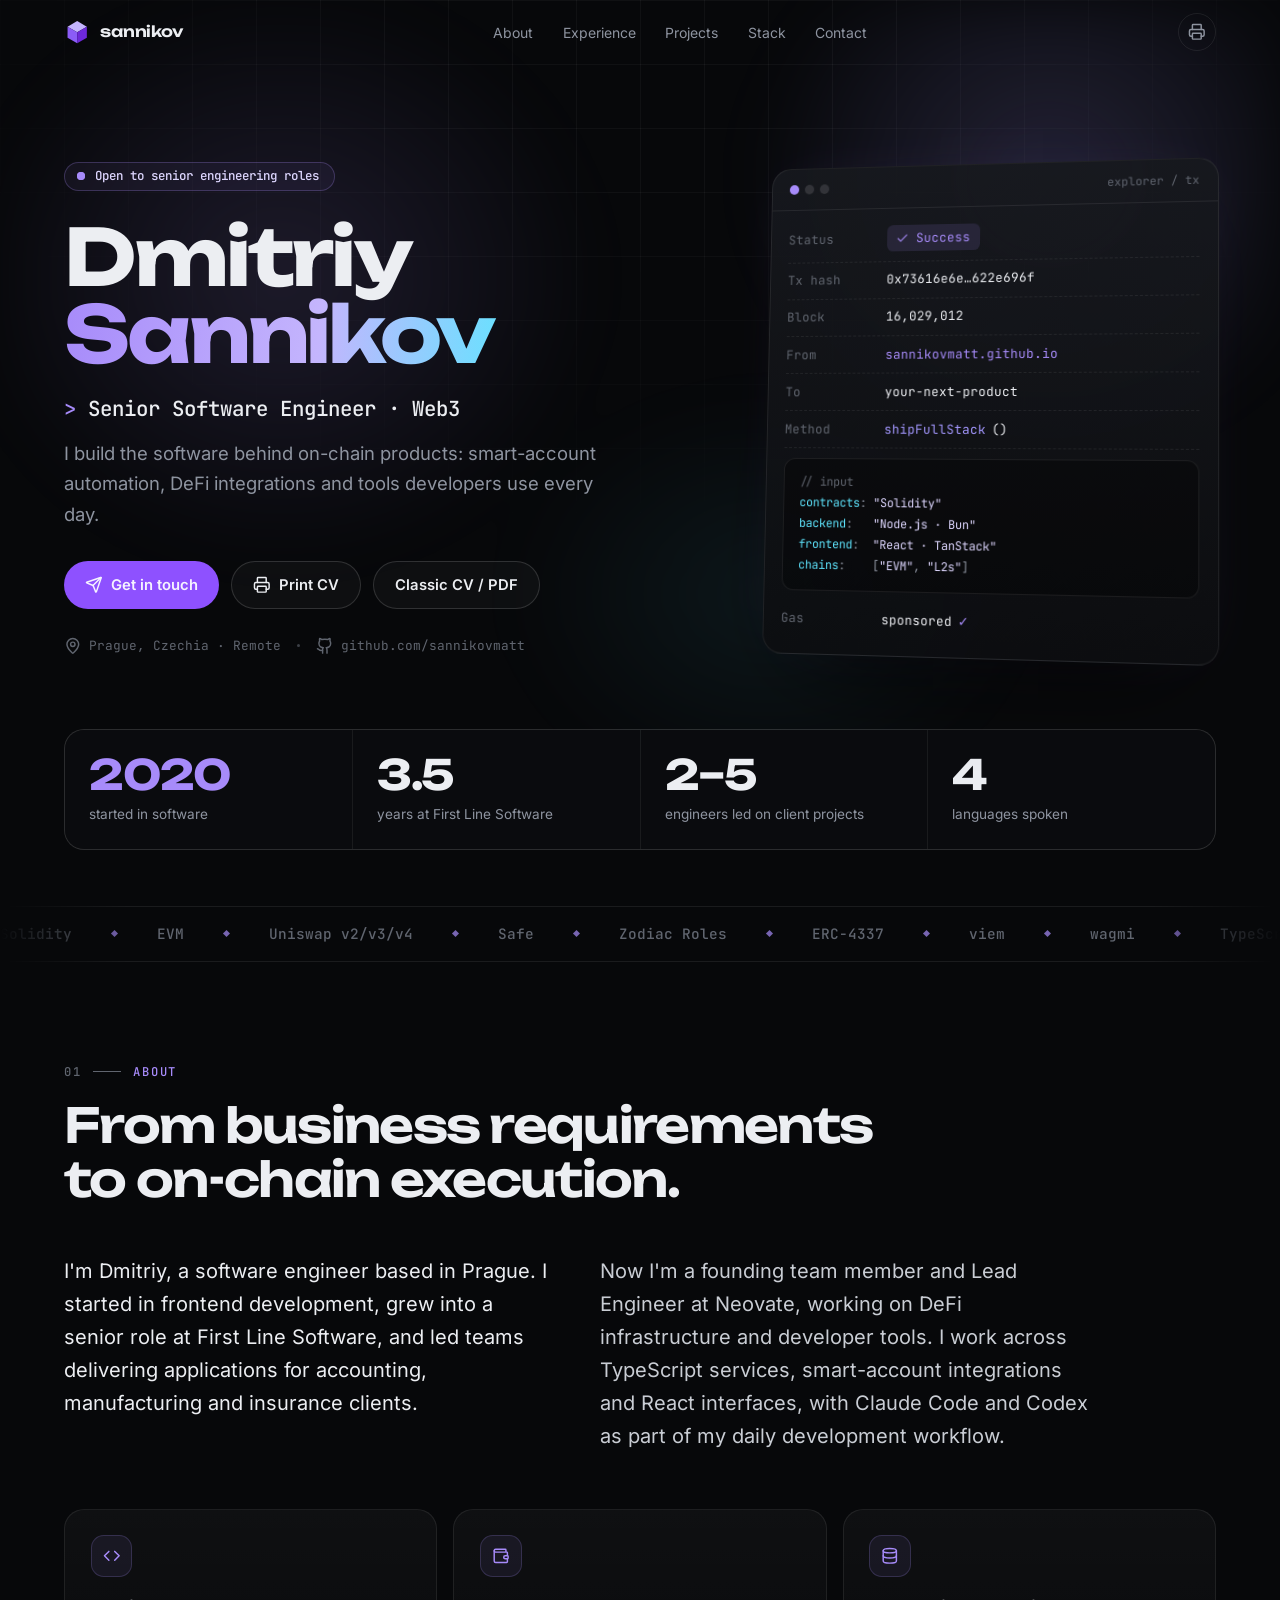
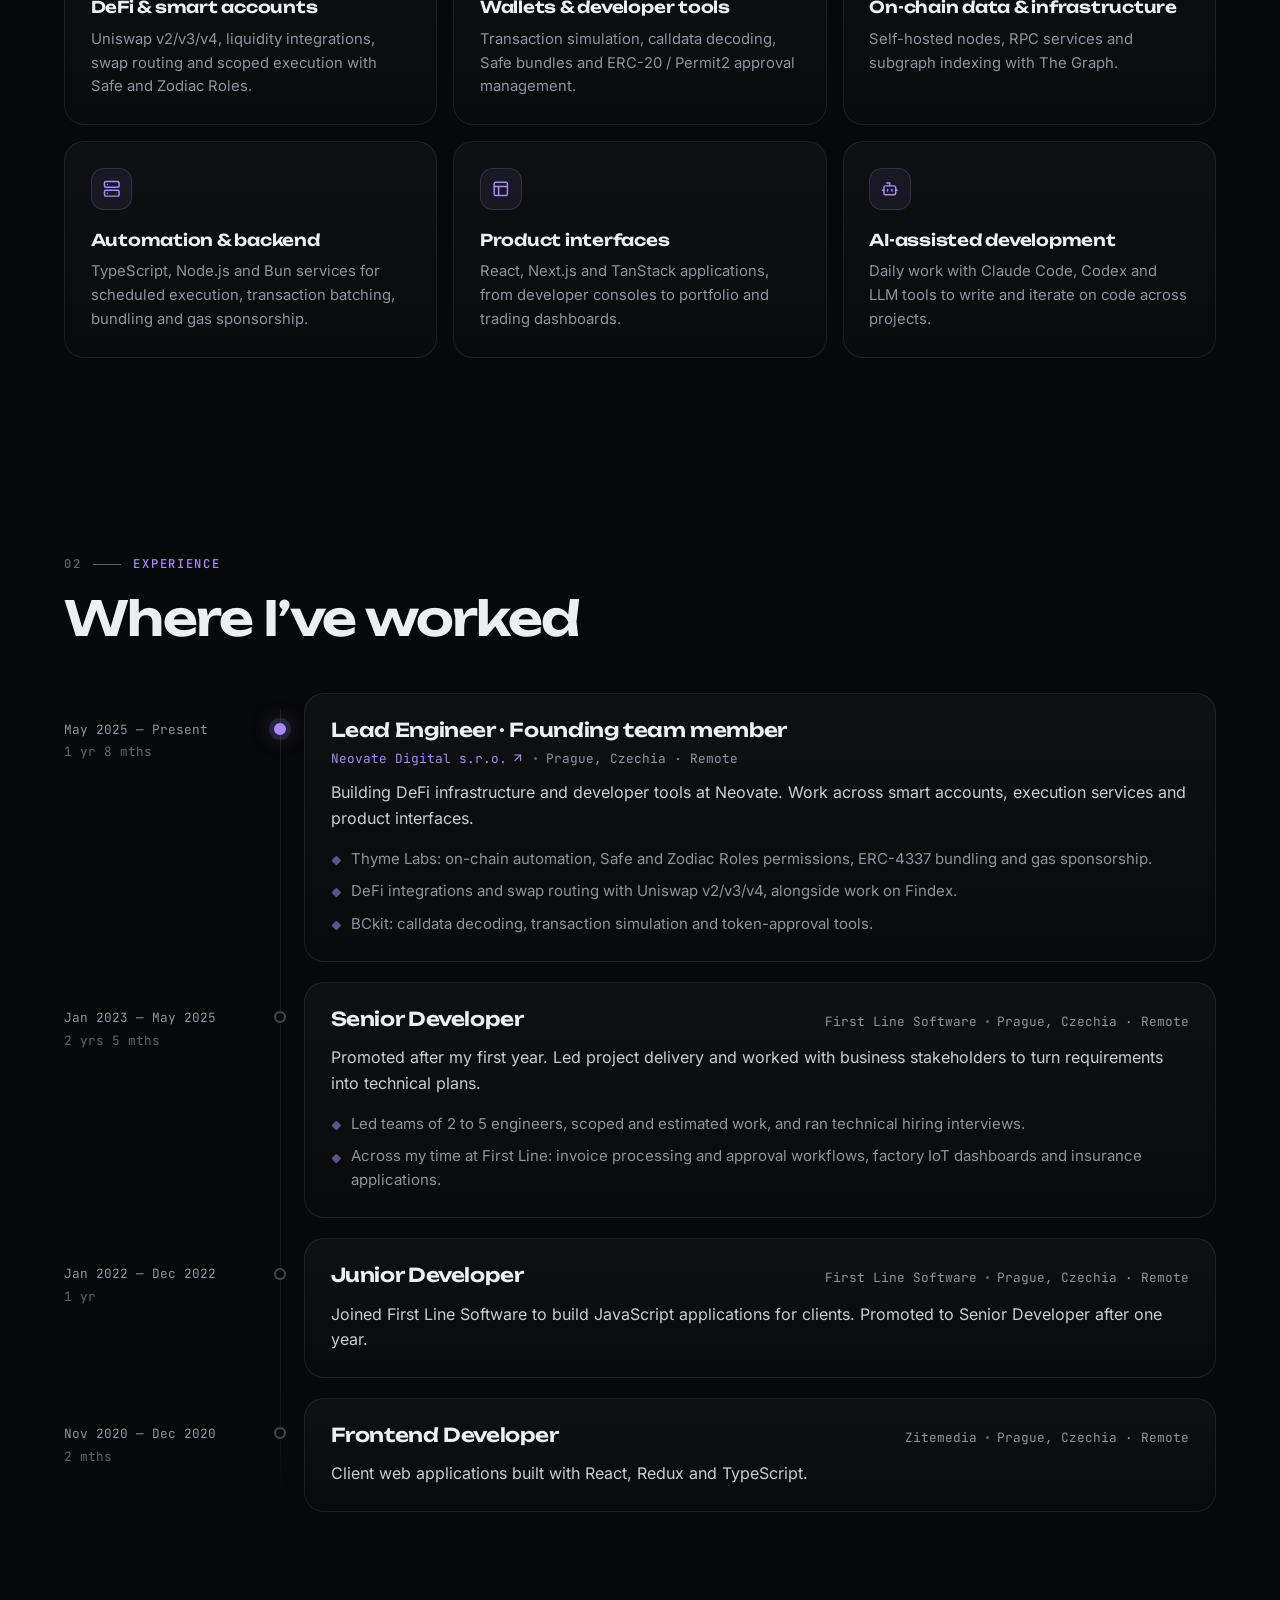
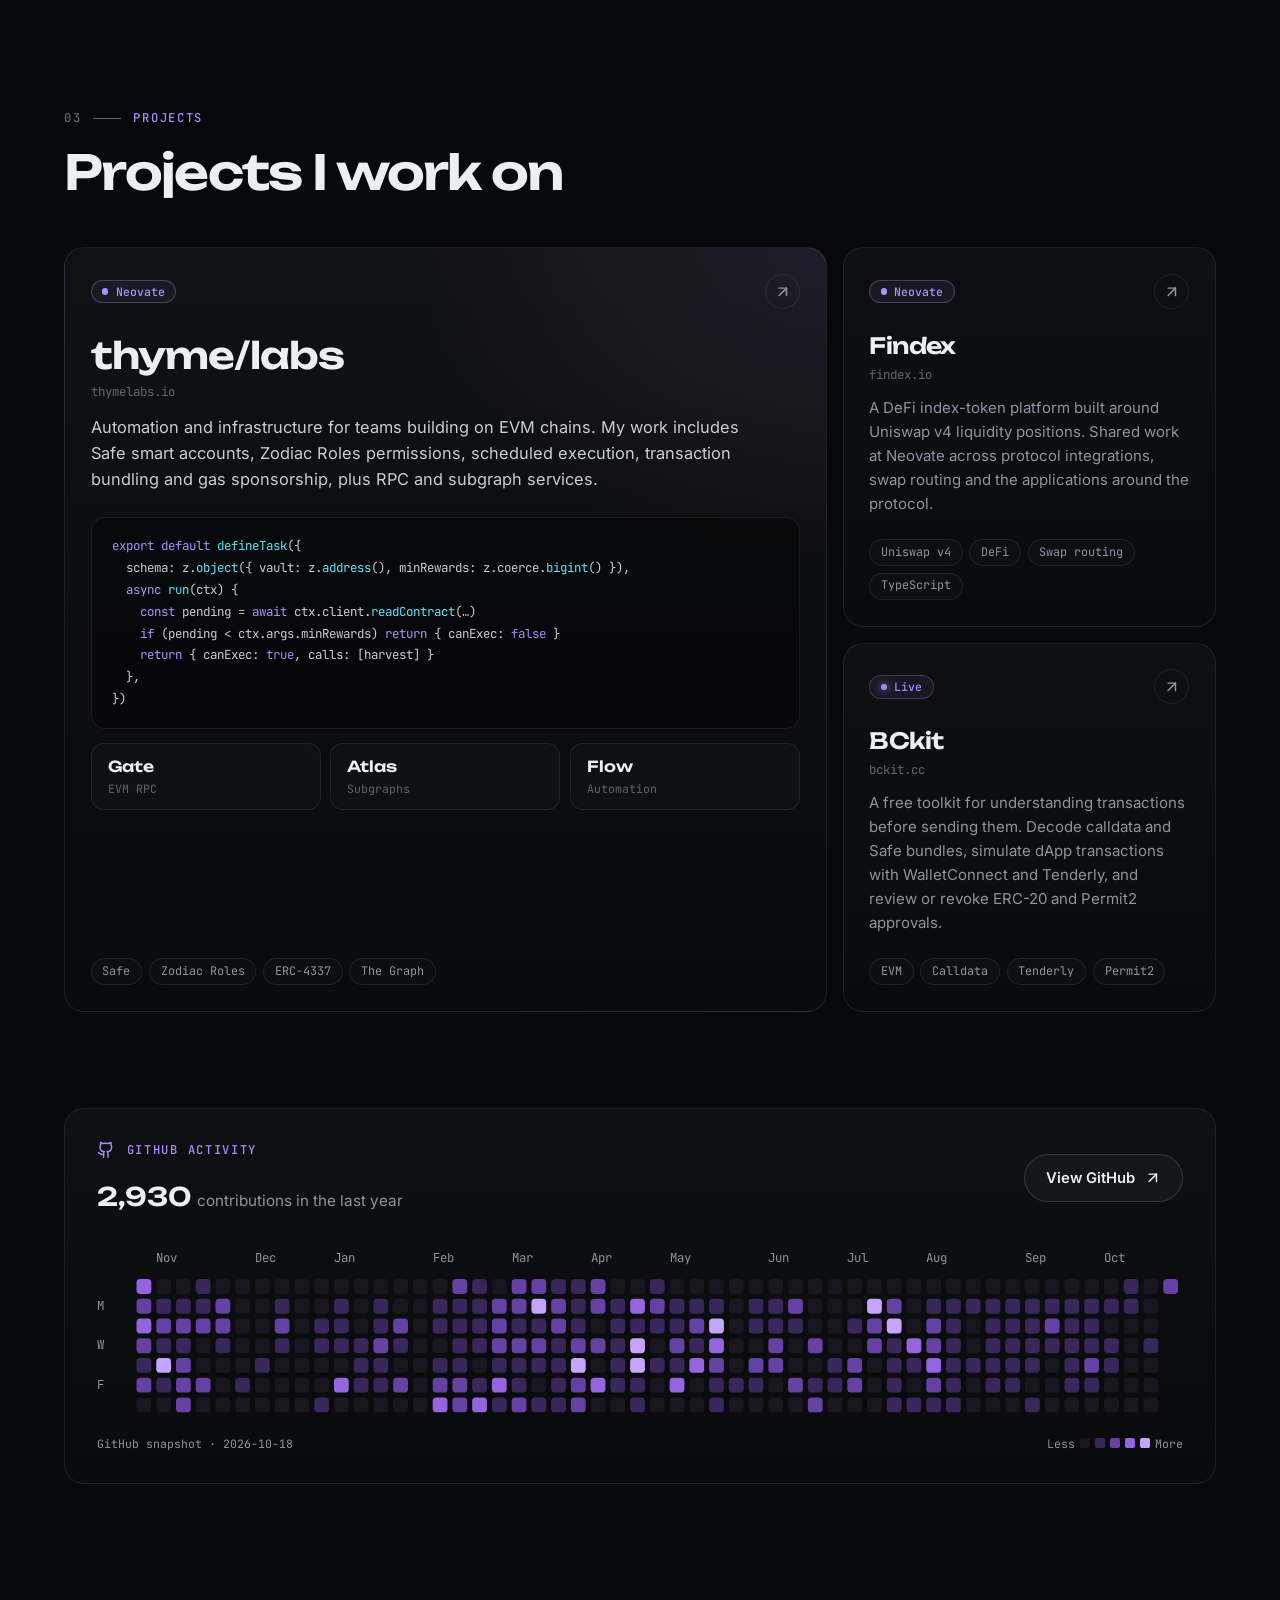
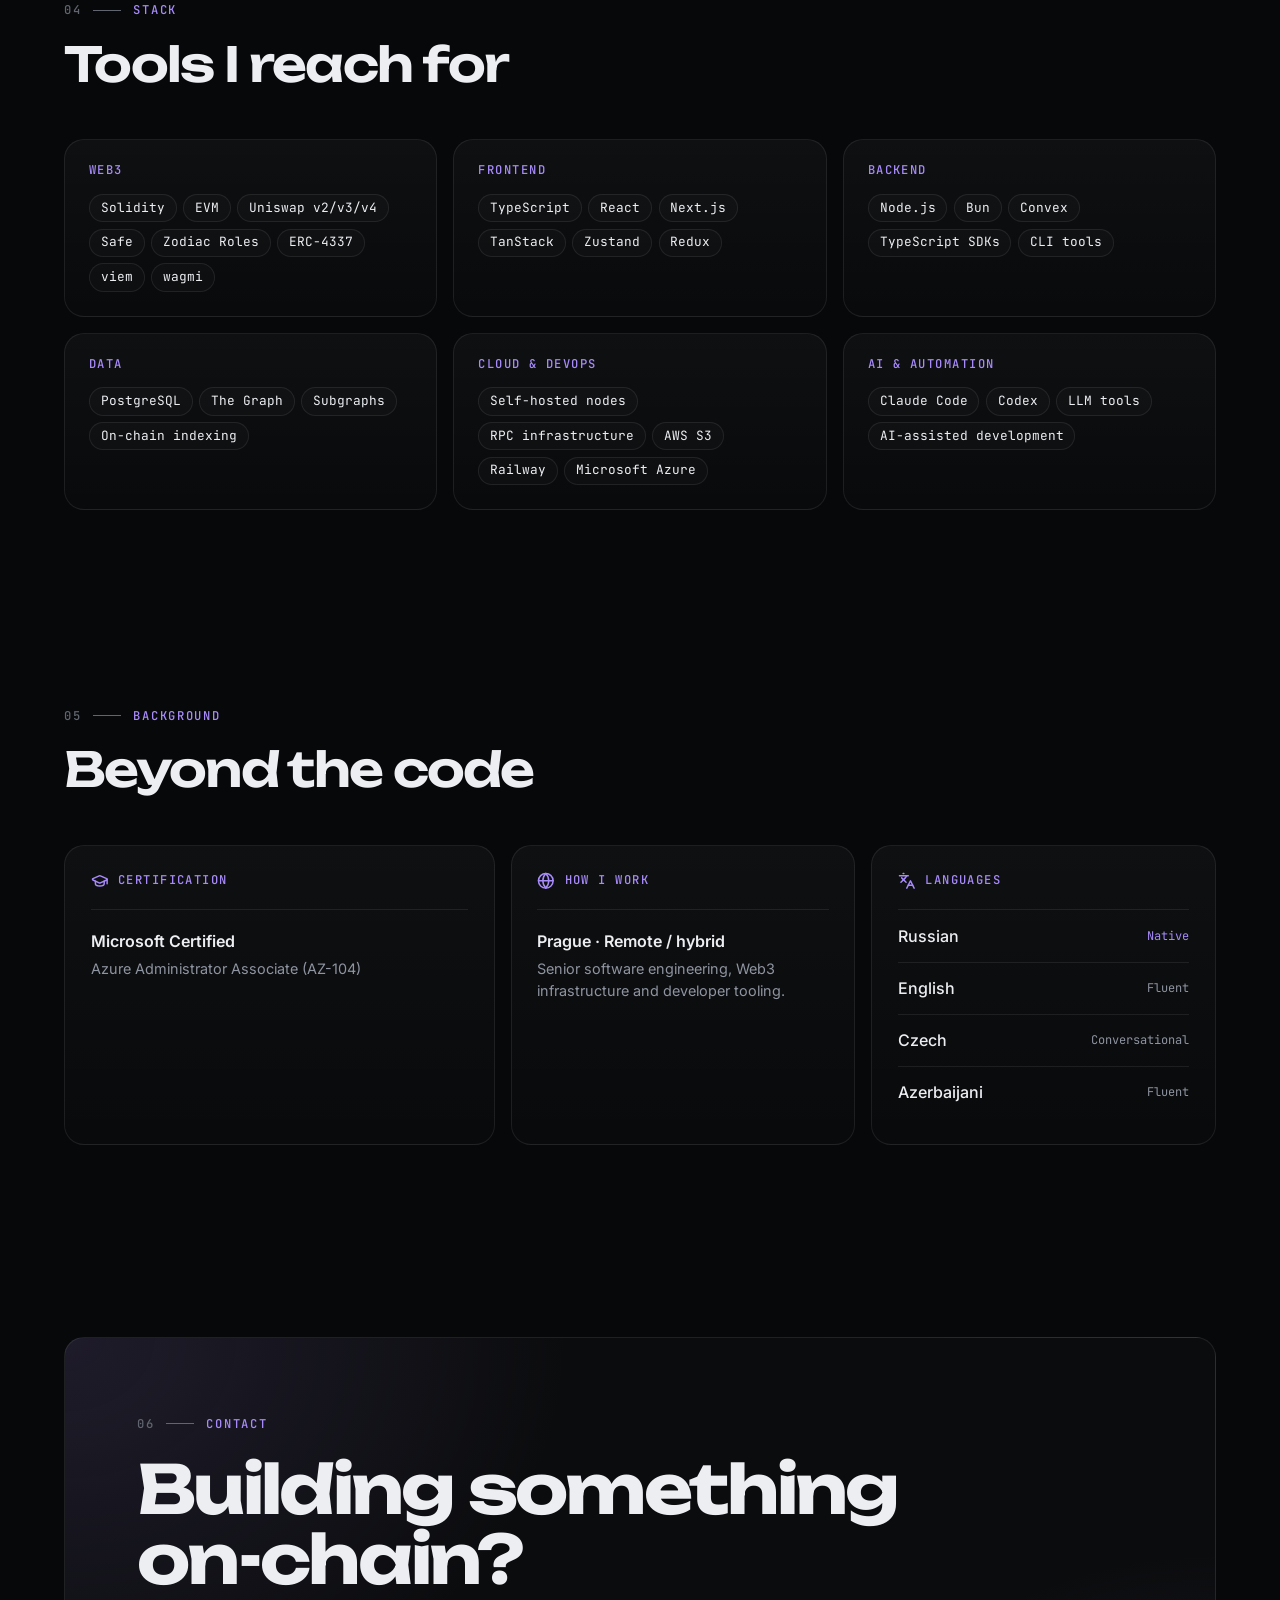
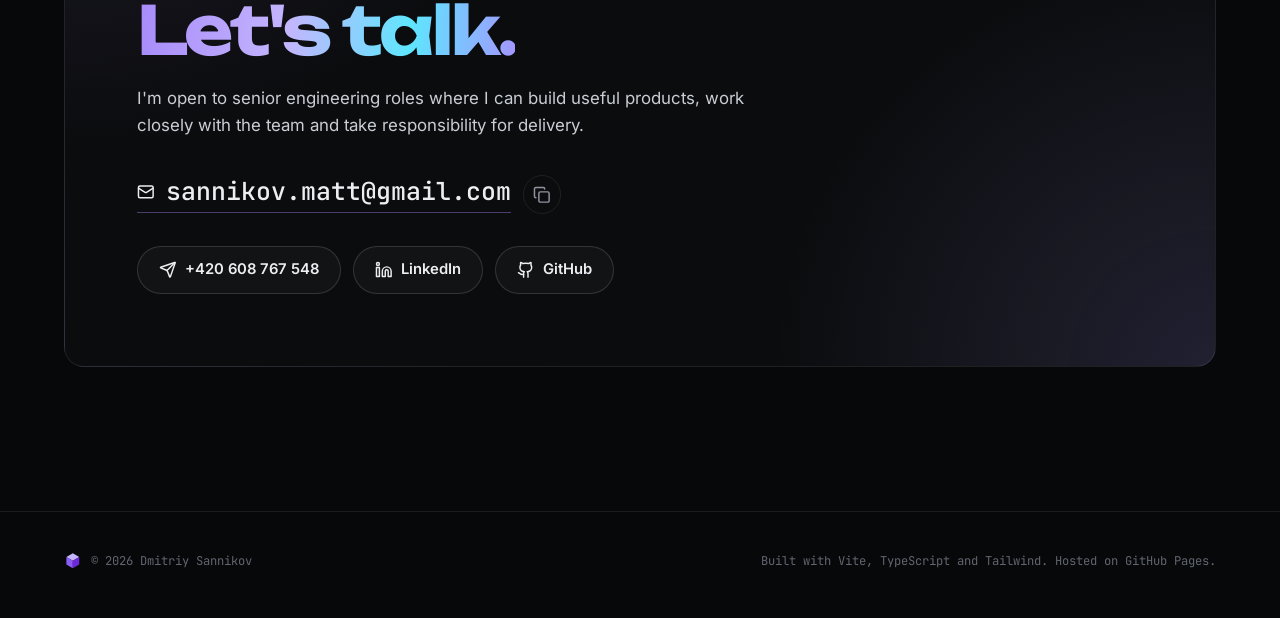
==== index.html @ faf5ad24 "Deploy reference-aligned social preview" ====
<!doctype html>
<html lang="en">
  <head>
    <meta charset="UTF-8" />
    <meta name="viewport" content="width=device-width, initial-scale=1.0" />
    <title>Dmitriy Sannikov — Senior Software Engineer</title>
    <meta name="description" content="Senior Software Engineer in Prague. Smart contracts, backends, indexers and interfaces — automation, DeFi integrations and developer tools." />
    <meta name="author" content="Dmitriy Sannikov" />
    <link rel="canonical" href="https://sannikovmatt.github.io/" />
    <link rel="alternate" hreflang="en" href="https://sannikovmatt.github.io/" />
    <link rel="alternate" hreflang="x-default" href="https://sannikovmatt.github.io/" />
    <meta name="theme-color" content="#07080a" />
    <link rel="icon" href="/favicon.svg" type="image/svg+xml" />

    <meta property="og:type" content="profile" />
    <meta property="og:url" content="https://sannikovmatt.github.io/" />
    <meta property="og:site_name" content="Dmitriy Sannikov" />
    <meta property="og:title" content="Dmitriy Sannikov — Senior Software Engineer" />
    <meta property="og:description" content="DeFi infrastructure, smart accounts and developer tools. Thyme Labs, Findex and BCkit." />
    <meta property="og:image" content="https://sannikovmatt.github.io/og-purple-v4.png" />
    <meta property="og:image:alt" content="Dmitriy Sannikov — Senior Software Engineer. DeFi infrastructure, smart accounts and developer tools." />
    <meta property="og:image:type" content="image/png" />
    <meta property="og:image:width" content="1200" />
    <meta property="og:image:height" content="630" />
    <meta name="twitter:card" content="summary_large_image" />
    <meta name="twitter:title" content="Dmitriy Sannikov — Senior Software Engineer" />
    <meta name="twitter:description" content="DeFi infrastructure, smart accounts and developer tools. Thyme Labs, Findex and BCkit." />
    <meta name="twitter:image" content="https://sannikovmatt.github.io/og-purple-v4.png" />

    <script type="application/ld+json">
      {
        "@context": "https://schema.org",
        "@type": "Person",
        "name": "Dmitriy Sannikov",
        "jobTitle": "Senior Software Engineer",
        "url": "https://sannikovmatt.github.io/",
        "email": "mailto:sannikov.matt@gmail.com",
        "address": { "@type": "PostalAddress", "addressLocality": "Prague", "addressCountry": "CZ" },
        "worksFor": { "@type": "Organization", "name": "Neovate s.r.o.", "url": "https://neovate.dev" },
        "sameAs": ["https://github.com/sannikovmatt", "https://www.linkedin.com/in/dmitriy-sannikov/"]
      }
    </script>
    <script type="module" crossorigin src="/assets/index-DvBBbbjw.js"></script>
    <link rel="stylesheet" crossorigin href="/assets/index-2gPfX_2f.css">
  </head>
  <body>
    <div id="app">
      <noscript>
        <h1>Dmitriy Sannikov — Senior Software Engineer, Prague</h1>
        <p><a href="mailto:sannikov.matt@gmail.com">sannikov.matt@gmail.com</a> · <a href="https://www.linkedin.com/in/dmitriy-sannikov/">LinkedIn</a> · <a href="https://github.com/sannikovmatt">GitHub</a></p>
      </noscript>
    </div>
    <article id="print-cv"></article>
  </body>
</html>
---- assets/index-2gPfX_2f.css ----
@font-face{font-family:Unbounded Variable;font-style:normal;font-display:swap;font-weight:200 900;src:url([data-uri])format("woff2-variations");unicode-range:U+460-52F,U+1C80-1C8A,U+20B4,U+2DE0-2DFF,U+A640-A69F,U+FE2E-FE2F}@font-face{font-family:Unbounded Variable;font-style:normal;font-display:swap;font-weight:200 900;src:url(/assets/unbounded-cyrillic-wght-normal-C627f1f8.woff2)format("woff2-variations");unicode-range:U+301,U+400-45F,U+490-491,U+4B0-4B1,U+2116}@font-face{font-family:Unbounded Variable;font-style:normal;font-display:swap;font-weight:200 900;src:url(/assets/unbounded-vietnamese-wght-normal-rat7GD3o.woff2)format("woff2-variations");unicode-range:U+102-103,U+110-111,U+128-129,U+168-169,U+1A0-1A1,U+1AF-1B0,U+300-301,U+303-304,U+308-309,U+323,U+329,U+1EA0-1EF9,U+20AB}@font-face{font-family:Unbounded Variable;font-style:normal;font-display:swap;font-weight:200 900;src:url(/assets/unbounded-latin-ext-wght-normal-D6H-S6MW.woff2)format("woff2-variations");unicode-range:U+100-2BA,U+2BD-2C5,U+2C7-2CC,U+2CE-2D7,U+2DD-2FF,U+304,U+308,U+329,U+1D00-1DBF,U+1E00-1E9F,U+1EF2-1EFF,U+2020,U+20A0-20AB,U+20AD-20C0,U+2113,U+2C60-2C7F,U+A720-A7FF}@font-face{font-family:Unbounded Variable;font-style:normal;font-display:swap;font-weight:200 900;src:url(/assets/unbounded-latin-wght-normal-D5afBTBx.woff2)format("woff2-variations");unicode-range:U+??,U+131,U+152-153,U+2BB-2BC,U+2C6,U+2DA,U+2DC,U+304,U+308,U+329,U+2000-206F,U+20AC,U+2122,U+2191,U+2193,U+2212,U+2215,U+FEFF,U+FFFD}@font-face{font-family:Inter Variable;font-style:normal;font-display:swap;font-weight:100 900;src:url(/assets/inter-cyrillic-ext-wght-normal-BOeWTOD4.woff2)format("woff2-variations");unicode-range:U+460-52F,U+1C80-1C8A,U+20B4,U+2DE0-2DFF,U+A640-A69F,U+FE2E-FE2F}@font-face{font-family:Inter Variable;font-style:normal;font-display:swap;font-weight:100 900;src:url(/assets/inter-cyrillic-wght-normal-DqGufNeO.woff2)format("woff2-variations");unicode-range:U+301,U+400-45F,U+490-491,U+4B0-4B1,U+2116}@font-face{font-family:Inter Variable;font-style:normal;font-display:swap;font-weight:100 900;src:url(/assets/inter-greek-ext-wght-normal-DlzME5K_.woff2)format("woff2-variations");unicode-range:U+1F??}@font-face{font-family:Inter Variable;font-style:normal;font-display:swap;font-weight:100 900;src:url(/assets/inter-greek-wght-normal-CkhJZR-_.woff2)format("woff2-variations");unicode-range:U+370-377,U+37A-37F,U+384-38A,U+38C,U+38E-3A1,U+3A3-3FF}@font-face{font-family:Inter Variable;font-style:normal;font-display:swap;font-weight:100 900;src:url(/assets/inter-vietnamese-wght-normal-CBcvBZtf.woff2)format("woff2-variations");unicode-range:U+102-103,U+110-111,U+128-129,U+168-169,U+1A0-1A1,U+1AF-1B0,U+300-301,U+303-304,U+308-309,U+323,U+329,U+1EA0-1EF9,U+20AB}@font-face{font-family:Inter Variable;font-style:normal;font-display:swap;font-weight:100 900;src:url(/assets/inter-latin-ext-wght-normal-DO1Apj_S.woff2)format("woff2-variations");unicode-range:U+100-2BA,U+2BD-2C5,U+2C7-2CC,U+2CE-2D7,U+2DD-2FF,U+304,U+308,U+329,U+1D00-1DBF,U+1E00-1E9F,U+1EF2-1EFF,U+2020,U+20A0-20AB,U+20AD-20C0,U+2113,U+2C60-2C7F,U+A720-A7FF}@font-face{font-family:Inter Variable;font-style:normal;font-display:swap;font-weight:100 900;src:url(/assets/inter-latin-wght-normal-Dx4kXJAl.woff2)format("woff2-variations");unicode-range:U+??,U+131,U+152-153,U+2BB-2BC,U+2C6,U+2DA,U+2DC,U+304,U+308,U+329,U+2000-206F,U+20AC,U+2122,U+2191,U+2193,U+2212,U+2215,U+FEFF,U+FFFD}@font-face{font-family:JetBrains Mono Variable;font-style:normal;font-display:swap;font-weight:100 800;src:url([data-uri])format("woff2-variations");unicode-range:U+460-52F,U+1C80-1C8A,U+20B4,U+2DE0-2DFF,U+A640-A69F,U+FE2E-FE2F}@font-face{font-family:JetBrains Mono Variable;font-style:normal;font-display:swap;font-weight:100 800;src:url(/assets/jetbrains-mono-cyrillic-wght-normal-D73BlboJ.woff2)format("woff2-variations");unicode-range:U+301,U+400-45F,U+490-491,U+4B0-4B1,U+2116}@font-face{font-family:JetBrains Mono Variable;font-style:normal;font-display:swap;font-weight:100 800;src:url(/assets/jetbrains-mono-greek-wght-normal-Bw9x6K1M.woff2)format("woff2-variations");unicode-range:U+370-377,U+37A-37F,U+384-38A,U+38C,U+38E-3A1,U+3A3-3FF}@font-face{font-family:JetBrains Mono Variable;font-style:normal;font-display:swap;font-weight:100 800;src:url(/assets/jetbrains-mono-vietnamese-wght-normal-Bt-aOZkq.woff2)format("woff2-variations");unicode-range:U+102-103,U+110-111,U+128-129,U+168-169,U+1A0-1A1,U+1AF-1B0,U+300-301,U+303-304,U+308-309,U+323,U+329,U+1EA0-1EF9,U+20AB}@font-face{font-family:JetBrains Mono Variable;font-style:normal;font-display:swap;font-weight:100 800;src:url(/assets/jetbrains-mono-latin-ext-wght-normal-DBQx-q_a.woff2)format("woff2-variations");unicode-range:U+100-2BA,U+2BD-2C5,U+2C7-2CC,U+2CE-2D7,U+2DD-2FF,U+304,U+308,U+329,U+1D00-1DBF,U+1E00-1E9F,U+1EF2-1EFF,U+2020,U+20A0-20AB,U+20AD-20C0,U+2113,U+2C60-2C7F,U+A720-A7FF}@font-face{font-family:JetBrains Mono Variable;font-style:normal;font-display:swap;font-weight:100 800;src:url(/assets/jetbrains-mono-latin-wght-normal-B9CIFXIH.woff2)format("woff2-variations");unicode-range:U+??,U+131,U+152-153,U+2BB-2BC,U+2C6,U+2DA,U+2DC,U+304,U+308,U+329,U+2000-206F,U+20AC,U+2122,U+2191,U+2193,U+2212,U+2215,U+FEFF,U+FFFD}@layer properties{@supports (((-webkit-hyphens:none)) and (not (margin-trim:inline))) or ((-moz-orient:inline) and (not (color:rgb(from red r g b)))){*,:before,:after,::backdrop{--tw-rotate-x:initial;--tw-rotate-y:initial;--tw-rotate-z:initial;--tw-skew-x:initial;--tw-skew-y:initial;--tw-border-style:solid}}}@layer theme{:root,:host{--font-sans:"Inter Variable", "Inter", ui-sans-serif, system-ui, sans-serif;--font-mono:"JetBrains Mono Variable", ui-monospace, SFMono-Regular, monospace;--spacing:.25rem;--default-font-family:var(--font-sans);--default-mono-font-family:var(--font-mono);--font-display:"Unbounded Variable", "Unbounded", ui-sans-serif, system-ui, sans-serif;--color-bg:#07080a;--color-fg:#eceef2;--color-soft:#c9cdd4;--color-muted:#8e94a0;--color-dim:#60656f;--color-line:#ffffff14;--color-accent:#a78bfa;--color-primary:oklch(60.6% .25 292.717);--color-primary-foreground:oklch(96.9% .016 293.756);--color-violet:#a397ff;--color-cyan:#5ee6ff;--color-gold:#ddd6fe}}@layer base{*,:after,:before,::backdrop{box-sizing:border-box;border:0 solid;margin:0;padding:0}::file-selector-button{box-sizing:border-box;border:0 solid;margin:0;padding:0}html,:host{-webkit-text-size-adjust:100%;tab-size:4;line-height:1.5;font-family:var(--default-font-family,-apple-system, BlinkMacSystemFont, "Segoe UI", Roboto, "Helvetica Neue", "Noto Sans", Arial, sans-serif, "Apple Color Emoji", "Segoe UI Emoji", "Segoe UI Symbol", "Noto Color Emoji");font-feature-settings:var(--default-font-feature-settings,normal);font-variation-settings:var(--default-font-variation-settings,normal);-webkit-tap-highlight-color:transparent}hr{height:0;color:inherit;border-top-width:1px}abbr:where([title]){-webkit-text-decoration:underline dotted;text-decoration:underline dotted}h1,h2,h3,h4,h5,h6{font-size:inherit;font-weight:inherit}a{color:inherit;-webkit-text-decoration:inherit;-webkit-text-decoration:inherit;-webkit-text-decoration:inherit;-webkit-text-decoration:inherit;text-decoration:inherit}b,strong{font-weight:bolder}code,kbd,samp,pre{font-family:var(--default-mono-font-family,ui-monospace, SFMono-Regular, Menlo, Monaco, Consolas, "Liberation Mono", "Courier New", monospace);font-feature-settings:var(--default-mono-font-feature-settings,normal);font-variation-settings:var(--default-mono-font-variation-settings,normal);font-size:1em}small{font-size:80%}sub,sup{vertical-align:baseline;font-size:75%;line-height:0;position:relative}sub{bottom:-.25em}sup{top:-.5em}table{text-indent:0;border-color:inherit;border-collapse:collapse}:-moz-focusring:where(:not(iframe)){outline:auto}progress{vertical-align:baseline}summary{display:list-item}ol,ul,menu{list-style:none}img,svg,video,canvas,audio,iframe,embed,object{vertical-align:middle;display:block}img,video{max-width:100%;height:auto}button,input,select,optgroup,textarea{font:inherit;font-feature-settings:inherit;font-variation-settings:inherit;letter-spacing:inherit;color:inherit;opacity:1;background-color:#0000;border-radius:0}::file-selector-button{font:inherit;font-feature-settings:inherit;font-variation-settings:inherit;letter-spacing:inherit;color:inherit;opacity:1;background-color:#0000;border-radius:0}:where(select:is([multiple],[size])) optgroup{font-weight:bolder}:where(select:is([multiple],[size])) optgroup option{padding-inline-start:20px}::file-selector-button{margin-inline-end:4px}::placeholder{opacity:1}@supports (not ((-webkit-appearance:-apple-pay-button))) or (contain-intrinsic-size:1px){::placeholder{color:currentColor}@supports (color:color-mix(in lab, red, red)){::placeholder{color:color-mix(in oklab, currentcolor 50%, transparent)}}}textarea{resize:vertical}::-webkit-search-decoration{-webkit-appearance:none}::-webkit-date-and-time-value{min-height:1lh;text-align:inherit}::-webkit-datetime-edit{display:inline-flex}::-webkit-datetime-edit-fields-wrapper{padding:0}::-webkit-datetime-edit{padding-block:0}::-webkit-datetime-edit-year-field{padding-block:0}::-webkit-datetime-edit-month-field{padding-block:0}::-webkit-datetime-edit-day-field{padding-block:0}::-webkit-datetime-edit-hour-field{padding-block:0}::-webkit-datetime-edit-minute-field{padding-block:0}::-webkit-datetime-edit-second-field{padding-block:0}::-webkit-datetime-edit-millisecond-field{padding-block:0}::-webkit-datetime-edit-meridiem-field{padding-block:0}::-webkit-calendar-picker-indicator{line-height:1}:-moz-ui-invalid{box-shadow:none}button,input:where([type=button],[type=reset],[type=submit]){appearance:button}::file-selector-button{appearance:button}::-webkit-inner-spin-button{height:auto}::-webkit-outer-spin-button{height:auto}[hidden]:where(:not([hidden=until-found])){display:none!important}:root{--lightningcss-light: ;--lightningcss-dark:initial;color-scheme:dark}html{scroll-behavior:smooth;scroll-padding-top:5rem}html,body{overflow-x:clip}body{background:var(--color-bg);color:var(--color-fg);font-family:var(--font-sans);-webkit-font-smoothing:antialiased;position:relative}::selection{background:var(--color-accent);color:#0a0b0d}:focus-visible{outline:2px solid var(--color-accent);outline-offset:3px}button{cursor:pointer}body:before,body:after{content:"";pointer-events:none;z-index:-1;position:absolute;inset:0 0 auto}body:before{background-image:linear-gradient(#ffffff0a 1px,#0000 1px),linear-gradient(90deg,#ffffff0a 1px,#0000 1px);background-size:64px 64px;height:130vh;-webkit-mask-image:radial-gradient(75% 60% at 50% 0,#000 25%,#0000 80%);mask-image:radial-gradient(75% 60% at 50% 0,#000 25%,#0000 80%)}body:after{filter:blur(30px);background:radial-gradient(36% 42% at 22% 28%,#a78bfa24,#0000 70%),radial-gradient(34% 40% at 82% 18%,#a397ff2e,#0000 70%),radial-gradient(30% 30% at 60% 60%,#5ee6ff12,#0000 70%);height:110vh;animation:20s ease-in-out infinite alternate drift}}@layer components{.wrap{width:100%;max-width:76rem;margin-inline:auto;padding-inline:1.25rem}@media (width>=768px){.wrap{padding-inline:2rem}}.icon{flex:none;width:1.1rem;height:1.1rem}.icon-sm{flex:none;width:.85rem;height:.85rem}.logo{flex:none;width:1.65rem;height:1.65rem}.logo-sm{width:1.1rem;height:1.1rem}.sep{opacity:.6;background:currentColor;border-radius:99px;width:3px;height:3px;margin-inline:.55rem;display:inline-block}.text-gradient{background:linear-gradient(95deg, var(--color-accent) 0%, #c4b5fd 40%, var(--color-cyan) 72%, var(--color-violet) 100%);color:#0000;-webkit-background-clip:text;background-clip:text}.nav{z-index:50;border-bottom:1px solid #0000;transition:background .3s,border-color .3s;position:fixed;inset:0 0 auto}.nav.is-scrolled{border-color:var(--color-line);-webkit-backdrop-filter:blur(14px)saturate(140%);backdrop-filter:blur(14px)saturate(140%);background:#07080ab8}.nav-inner{justify-content:space-between;align-items:center;gap:1rem;height:4rem;display:flex}.brand{font:600 .95rem/1 var(--font-display);letter-spacing:-.01em;align-items:center;gap:.6rem;display:inline-flex}.nav-links{color:var(--color-muted);gap:.15rem;font-size:.875rem;display:none}@media (width>=960px){.nav-links{display:flex}}.nav-links a{border-radius:999px;padding:.45rem .85rem;transition:color .2s,background .2s}.nav-links a:hover{color:var(--color-fg)}.nav-links a[aria-current]{color:var(--color-fg);background:#ffffff0f}.lang{border:1px solid var(--color-line);background:#ffffff05;border-radius:999px;padding:3px;display:flex}.lang button{font:600 .68rem/1 var(--font-mono);text-transform:uppercase;letter-spacing:.05em;color:var(--color-muted);border-radius:999px;padding:.5rem .62rem;transition:color .2s,background .2s}.lang button:hover{color:var(--color-fg)}.lang button[aria-pressed=true]{background:var(--color-accent);color:#0a0b0d}.btn-icon{border:1px solid var(--color-line);width:2.4rem;height:2.4rem;color:var(--color-muted);border-radius:999px;flex:none;place-items:center;transition:color .2s,border-color .2s;display:inline-grid}.btn-icon:hover{color:var(--color-fg);border-color:#ffffff38}.btn-icon.is-done{color:var(--color-accent);border-color:#a78bfa73}.btn{white-space:nowrap;border-radius:999px;align-items:center;gap:.55rem;height:3rem;padding:0 1.3rem;font-size:.925rem;font-weight:600;transition:transform .2s,background .2s,border-color .2s,box-shadow .2s;display:inline-flex}.btn:active{transform:translateY(1px)}.btn-primary{background:var(--color-primary);color:var(--color-primary-foreground)}.btn-primary:hover{transform:translateY(-1px);box-shadow:0 10px 34px -10px #a78bfaa6}.btn-ghost{background:#ffffff08;border:1px solid #ffffff24}.btn-ghost:hover{background:#ffffff0f;border-color:#ffffff4d}.card{isolation:isolate;border:1px solid var(--color-line);background:linear-gradient(#ffffff09,#ffffff03);border-radius:1.25rem;transition:border-color .3s;position:relative;overflow:hidden}.card:before{content:"";z-index:-1;background:radial-gradient(520px circle at var(--mx,50%) var(--my,-60%), #a78bfa13, transparent 45%);opacity:0;pointer-events:none;transition:opacity .35s;position:absolute;inset:0}.card:hover{border-color:#ffffff26}.card:hover:before{opacity:1}.hero{padding-top:8rem;padding-bottom:3.5rem}@media (width>=1024px){.hero{padding-top:10rem}}.hero-grid{align-items:center;gap:3.5rem;display:grid}@media (width>=1024px){.hero-grid{grid-template-columns:minmax(0,1.4fr) minmax(0,1fr);gap:3.5rem}}.status{color:#ddd6fe;font:500 .78rem/1 var(--font-mono);background:#a78bfa0f;border:1px solid #a78bfa40;border-radius:999px;align-items:center;gap:.65rem;padding:.45rem .9rem .45rem .75rem;display:inline-flex}.pulse{background:var(--color-accent);border-radius:99px;width:.5rem;height:.5rem;position:relative}.pulse:after{content:"";border-radius:inherit;background:inherit;animation:1.8s cubic-bezier(0,0,.2,1) infinite ping;position:absolute;inset:0}.hero-name{font:700 clamp(2.3rem, 10vw, 4.9rem)/.98 var(--font-display);letter-spacing:-.04em;margin-top:1.75rem}.hero-name span{display:block}.hero-role{font:500 clamp(1rem, 2.2vw, 1.3rem)/1.3 var(--font-mono);margin-top:1.4rem}.hero-role:before{content:"> ";color:var(--color-accent)}.hero-tagline{max-width:34rem;color:var(--color-muted);margin-top:1rem;font-size:clamp(1rem,1.6vw,1.15rem);line-height:1.65}.hero-cta{flex-wrap:wrap;gap:.75rem;margin-top:2rem;display:flex}.hero-meta{color:var(--color-dim);font:.8rem var(--font-mono);flex-wrap:wrap;align-items:center;gap:.45rem;margin-top:1.75rem;display:flex}.hero-meta a{align-items:center;gap:.45rem;transition:color .2s;display:inline-flex}.hero-meta a:hover{color:var(--color-fg)}.hero .reveal:nth-child(2){transition-delay:60ms}.hero .reveal:nth-child(3){transition-delay:.12s}.hero .reveal:nth-child(4){transition-delay:.18s}.hero .reveal:nth-child(5){transition-delay:.24s}.hero .reveal:nth-child(6){transition-delay:.3s}.receipt{font:.8rem/1.4 var(--font-mono);background:linear-gradient(#16181deb,#0c0d10eb);transition-delay:.2s;box-shadow:0 40px 90px -40px #000000e6,0 0 60px -20px #a78bfa1f}@media (width>=1024px){.receipt{transition:transform .7s cubic-bezier(.2,.7,.2,1),opacity .8s,translate .8s,border-color .3s;transform:perspective(1400px)rotateY(-9deg)rotateX(4deg)}.receipt:hover{transform:none}}.rc-bar{border-bottom:1px solid var(--color-line);color:var(--color-dim);justify-content:space-between;align-items:center;padding:.8rem 1.1rem;font-size:.72rem;display:flex}.rc-dots{gap:6px;display:flex}.rc-dots i{background:#ffffff1f;border-radius:99px;width:10px;height:10px}.rc-dots i:first-child{background:var(--color-accent)}.rc-body{padding:.5rem 1.1rem 1rem}.rc-row{border-bottom:1px dashed #ffffff12;grid-template-columns:5.5rem minmax(0,1fr);align-items:center;gap:1rem;padding:.6rem 0;display:grid}.rc-row:last-child{border-bottom:0}.rc-k{color:var(--color-dim)}.rc-v{white-space:nowrap;align-items:center;gap:.4rem;min-width:0;display:flex;overflow:hidden}.rc-status{color:var(--color-gold);background:#ddd6fe1a;border-radius:.4rem;align-items:center;gap:.45rem;padding:.28rem .6rem;transition:background .3s,color .3s;display:inline-flex}.rc-status.is-ok{color:var(--color-accent);background:#a78bfa1f}.rc-spin{border:2px solid;border-right-color:#0000;border-radius:99px;width:.7rem;height:.7rem;animation:.8s linear infinite spin}.rc-method{color:var(--color-violet)}.rc-input{border:1px solid var(--color-line);color:var(--color-muted);background:#00000059;border-radius:.75rem;margin:.6rem 0;padding:.85rem 1rem;font-size:.75rem;line-height:1.75;overflow-x:auto}.rc-input .c{color:var(--color-dim)}.rc-input .k{color:var(--color-cyan)}.rc-input .s{color:#ddd6fe}[data-block].tick{animation:1s tick}.stats{border:1px solid var(--color-line);background:var(--color-line);border-radius:1.25rem;grid-template-columns:repeat(2,minmax(0,1fr));gap:1px;margin-top:4.5rem;display:grid;overflow:hidden}@media (width>=960px){.stats{grid-template-columns:repeat(4,minmax(0,1fr))}}.stat{background:#0a0b0e;flex-direction:column-reverse;justify-content:flex-end;gap:.6rem;padding:1.5rem;display:flex}.stat dd{font:700 clamp(1.8rem, 3.6vw, 2.6rem)/1 var(--font-display);letter-spacing:-.03em}.stat:first-child dd{color:var(--color-accent)}.stat dt{color:var(--color-muted);font-size:.85rem;line-height:1.45}.marquee{border-block:1px solid var(--color-line);padding:1.1rem 0;overflow:hidden;-webkit-mask-image:linear-gradient(90deg,#0000,#000 10% 90%,#0000);mask-image:linear-gradient(90deg,#0000,#000 10% 90%,#0000)}.marquee-track{width:max-content;color:var(--color-dim);font:500 .9rem var(--font-mono);gap:2.5rem;animation:70s linear infinite marquee;display:flex}.marquee-track span{white-space:nowrap;align-items:center;gap:2.5rem;display:inline-flex}.marquee-track span:after{content:"";background:var(--color-accent);opacity:.7;width:5px;height:5px;transform:rotate(45deg)}.marquee:hover .marquee-track{animation-play-state:paused}.section{padding-block:4.5rem}@media (width>=768px){.section{padding-block:6rem}}.sec-head{max-width:52rem;margin-bottom:3rem}.eyebrow{color:var(--color-accent);font:500 .76rem/1 var(--font-mono);text-transform:uppercase;letter-spacing:.14em;align-items:center;gap:.75rem;display:inline-flex}.eyebrow span{color:var(--color-dim);align-items:center;gap:.75rem;display:inline-flex}.eyebrow span:after{content:"";background:currentColor;width:1.75rem;height:1px}.sec-title{font:600 clamp(1.75rem, 4.2vw, 3rem)/1.12 var(--font-display);letter-spacing:-.035em;text-wrap:balance;margin-top:1.1rem}.about-text{max-width:64rem;color:var(--color-soft);gap:1.25rem;font-size:clamp(1.05rem,1.8vw,1.25rem);line-height:1.65;display:grid}@media (width>=960px){.about-text{grid-template-columns:1fr 1fr;gap:3rem}}.about-text p:first-child{color:var(--color-fg)}.services{gap:1rem;margin-top:3.5rem;display:grid}@media (width>=640px){.services{grid-template-columns:repeat(2,minmax(0,1fr))}}@media (width>=1024px){.services{grid-template-columns:repeat(3,minmax(0,1fr))}}.service{padding:1.6rem}.service-icon{width:2.6rem;height:2.6rem;color:var(--color-accent);background:#a78bfa14;border:1px solid #a78bfa33;border-radius:.8rem;place-items:center;display:inline-grid}.service h3{font:600 1.02rem/1.3 var(--font-display);letter-spacing:-.015em;margin-top:1.25rem}.service p{color:var(--color-muted);margin-top:.6rem;font-size:.925rem;line-height:1.6}.timeline{gap:1.25rem;display:grid;position:relative}.job{gap:.75rem;display:grid;position:relative}.job-when{color:var(--color-muted);font:.8rem/1.4 var(--font-mono);flex-wrap:wrap;gap:.3rem .9rem;display:flex}.job-dur{color:var(--color-dim)}.job-dot{display:none}@media (width>=960px){.timeline:before{content:"";background:linear-gradient(var(--color-line) 85%, transparent);width:1px;position:absolute;top:1rem;bottom:1rem;left:13.5rem}.job{grid-template-columns:12rem 3rem minmax(0,1fr);gap:0}.job-when{flex-direction:column;padding-top:1.7rem}.job-dot{z-index:1;background:var(--color-bg);border:2px solid #ffffff40;border-radius:99px;justify-self:center;width:.75rem;height:.75rem;margin-top:1.85rem;display:block;position:relative}.job.is-current .job-dot{border-color:var(--color-accent);background:var(--color-accent);box-shadow:0 0 0 5px #a78bfa24,0 0 20px #a78bfa99}}.job-card{padding:1.5rem 1.6rem}.job-card header{flex-wrap:wrap;justify-content:space-between;align-items:baseline;gap:.4rem 1rem;display:flex}.job-card h3{font:600 1.2rem/1.3 var(--font-display);letter-spacing:-.02em}.job-org{color:var(--color-muted);font:.8rem var(--font-mono);flex-wrap:wrap;align-items:center;display:flex}.job-org a{color:var(--color-accent);align-items:center;gap:.3rem;display:inline-flex}.job-org a:hover{text-underline-offset:3px;text-decoration:underline}.job-summary{color:var(--color-soft);margin-top:.85rem;line-height:1.6}.job-card ul{gap:.55rem;margin-top:1rem;display:grid}.job-card li{color:var(--color-muted);padding-left:1.3rem;font-size:.935rem;line-height:1.6;position:relative}.job-card li:before{content:"";background:#a78bfa8c;border-radius:1px;width:.42rem;height:.42rem;position:absolute;top:.62em;left:.12rem;transform:rotate(45deg)}.projects{gap:1rem;display:grid}@media (width>=720px){.projects{grid-template-columns:repeat(2,minmax(0,1fr))}}@media (width>=1100px){.projects{grid-template-columns:repeat(3,minmax(0,1fr))}.project.is-featured{grid-area:span 2/span 2}}.project{flex-direction:column;min-height:16rem;padding:1.6rem;display:flex}.project.is-featured{background:radial-gradient(90% 70% at 100% 0,#a78bfa1a,#0000 60%),linear-gradient(#ffffff0a,#ffffff03)}.project-top{justify-content:space-between;align-items:center;display:flex}.badge{border:1px solid var(--color-line);color:var(--color-muted);font:500 .72rem/1 var(--font-mono);border-radius:999px;align-items:center;gap:.45rem;padding:.32rem .65rem;display:inline-flex}.badge i{background:currentColor;border-radius:99px;width:.4rem;height:.4rem}.badge-live{color:var(--color-accent);background:#a78bfa12;border-color:#a78bfa47}.badge-live i{box-shadow:0 0 8px}.badge-studio{color:var(--color-violet);background:#a397ff12;border-color:#a397ff4d}.badge-oss{color:var(--color-cyan);background:#5ee6ff0f;border-color:#5ee6ff47}.badge-winner{color:var(--color-gold);background:#ddd6fe12;border-color:#ddd6fe4d}.project-go{border:1px solid var(--color-line);width:2.2rem;height:2.2rem;color:var(--color-muted);border-radius:99px;place-items:center;transition:transform .35s,background .35s,color .35s,border-color .35s;display:grid}.project:hover .project-go{background:var(--color-accent);color:#0a0b0d;border-color:#0000;transform:rotate(45deg)}.project h3{font:600 1.4rem/1.2 var(--font-display);letter-spacing:-.025em;margin-top:1.5rem}.project.is-featured h3{font-size:clamp(1.6rem,3vw,2.3rem)}.project-host{color:var(--color-dim);font:.78rem var(--font-mono);margin-top:.35rem}.project-desc{color:var(--color-muted);margin-top:.9rem;font-size:.935rem;line-height:1.6}.project.is-featured .project-desc{max-width:42rem;color:var(--color-soft);font-size:1.02rem}.code{border:1px solid var(--color-line);color:var(--color-soft);font:.78rem/1.75 var(--font-mono);background:#0006;border-radius:.9rem;margin-top:1.5rem;padding:1.1rem 1.25rem;overflow-x:auto}.code .k{color:var(--color-violet)}.code .f{color:var(--color-cyan)}.code .s{color:var(--color-accent)}.modules{grid-template-columns:repeat(3,minmax(0,1fr));gap:.6rem;margin-top:.9rem;display:grid}.modules li{border:1px solid var(--color-line);background:#ffffff05;border-radius:.8rem;gap:.3rem;padding:.85rem 1rem;display:grid}.modules b{font:600 .95rem/1.2 var(--font-display);letter-spacing:-.01em}.modules span{color:var(--color-dim);font:.72rem var(--font-mono)}.tags,.chips{flex-wrap:wrap;gap:.4rem;display:flex}.tags{margin-top:auto;padding-top:1.4rem}.tags li,.chips li{border:1px solid var(--color-line);color:var(--color-muted);font:.74rem/1 var(--font-mono);background:#ffffff05;border-radius:999px;padding:.42rem .68rem}.stack{gap:1rem;display:grid}@media (width>=720px){.stack{grid-template-columns:repeat(2,minmax(0,1fr))}}@media (width>=1100px){.stack{grid-template-columns:repeat(6,minmax(0,1fr))}.stack-group{grid-column:span 2}}.stack-group{padding:1.5rem}.stack-group h3,.info h3{color:var(--color-accent);font:500 .76rem/1 var(--font-mono);text-transform:uppercase;letter-spacing:.12em;align-items:center;gap:.6rem;display:flex}.chips{margin-top:1.1rem}.chips li{color:var(--color-fg);font-size:.8rem;transition:border-color .2s,color .2s}.chips li:hover{color:var(--color-accent);border-color:#a78bfa73}.bg-grid3{gap:1rem;display:grid}@media (width>=960px){.bg-grid3{grid-template-columns:1.25fr 1fr 1fr}}.info{padding:1.6rem}.info-item{border-top:1px solid var(--color-line);margin-top:1.25rem;padding-top:1.25rem}.info-title{font-weight:600;line-height:1.4}.info-title a:hover{color:var(--color-accent)}.info-detail{color:var(--color-muted);margin-top:.3rem;font-size:.9rem;line-height:1.55}.info-when{color:var(--color-dim);font:.78rem var(--font-mono);margin-top:.5rem}.spoken{margin-top:1.25rem;display:grid}.spoken li{border-top:1px solid var(--color-line);justify-content:space-between;align-items:center;gap:1rem;padding:.85rem 0;font-weight:500;display:flex}.level{color:var(--color-muted);font:.75rem var(--font-mono)}.level-native{color:var(--color-accent)}.contact{background:radial-gradient(80% 120% at 0 0,#a78bfa1f,#0000 55%),radial-gradient(70% 120% at 100% 100%,#a397ff26,#0000 55%),#ffffff05;padding:clamp(1.75rem,6vw,4.5rem)}.contact-title{font:700 clamp(1.9rem, 6vw, 4.2rem)/1.05 var(--font-display);letter-spacing:-.04em;text-wrap:balance;margin-top:1.25rem}.contact-body{max-width:38rem;color:var(--color-soft);margin-top:1.25rem;font-size:1.05rem;line-height:1.6}.contact-email{flex-wrap:wrap;align-items:center;gap:.75rem;margin-top:2.25rem;display:flex}.contact-email a{min-width:0;font:500 clamp(.82rem, 3.3vw, 1.55rem) var(--font-mono);overflow-wrap:anywhere;border-bottom:1px solid #a78bfa66;align-items:center;gap:.7rem;padding-bottom:.3rem;transition:color .2s,border-color .2s;display:inline-flex}.contact-email a:hover{color:var(--color-accent);border-color:var(--color-accent)}.contact-links{flex-wrap:wrap;gap:.75rem;margin-top:2rem;display:flex}.footer{border-top:1px solid var(--color-line);color:var(--color-dim);font:.76rem/1.5 var(--font-mono);margin-top:3rem}.footer .wrap{flex-wrap:wrap;justify-content:space-between;gap:1rem;padding-block:2.5rem 3rem;display:flex}.footer p:first-child{align-items:center;gap:.6rem;display:inline-flex}.reveal{opacity:0;transition:opacity .8s cubic-bezier(.2,.7,.2,1),translate .8s cubic-bezier(.2,.7,.2,1),border-color .3s;translate:0 18px}.reveal.is-in{opacity:1;translate:none}}@layer utilities{.container{width:100%}@media (width>=40rem){.container{max-width:40rem}}@media (width>=48rem){.container{max-width:48rem}}@media (width>=64rem){.container{max-width:64rem}}@media (width>=80rem){.container{max-width:80rem}}@media (width>=96rem){.container{max-width:96rem}}.block{display:block}.flex{display:flex}.min-w-0{min-width:0}.transform{transform:var(--tw-rotate-x,) var(--tw-rotate-y,) var(--tw-rotate-z,) var(--tw-skew-x,) var(--tw-skew-y,)}.items-center{align-items:center}.gap-2{gap:calc(var(--spacing) * 2)}.truncate{text-overflow:ellipsis;white-space:nowrap;overflow:hidden}.border{border-style:var(--tw-border-style);border-width:1px}.text-accent{color:var(--color-accent)}}@keyframes drift{to{transform:translate(2%,5%)scale(1.06)}}@keyframes ping{75%,to{opacity:0;transform:scale(2)}}@keyframes spin{to{transform:rotate(360deg)}}@keyframes marquee{to{transform:translate(calc(-50% - 1.25rem))}}@keyframes tick{0%{color:var(--color-accent);text-shadow:0 0 14px #a78bfab3}}@media (prefers-reduced-motion:reduce){html{scroll-behavior:auto}.reveal{opacity:1;transition:none;translate:none}.marquee-track,body:after{animation:none}}#print-cv{display:none}@media print{@page{size:A4;margin:10mm 12mm 12mm;@bottom-left{content:"Dmitriy Sannikov · sannikovmatt.github.io";font:6.8pt Inter Variable,sans-serif;color:#9097a0}@bottom-right{content:counter(page) " / " counter(pages);font:6.8pt Inter Variable,sans-serif;color:#9097a0}}:root{--lightningcss-light:initial;--lightningcss-dark: ;color-scheme:light}html,body{background:#fff!important}body:before,body:after,#app{display:none!important}#print-cv{display:block}}html.print-preview{--lightningcss-light:initial;--lightningcss-dark: ;color-scheme:light;background:#d5d8dd}html.print-preview body{background:0 0}html.print-preview body:before,html.print-preview body:after,html.print-preview #app{display:none}html.print-preview #print-cv{background:#fff;width:210mm;min-height:297mm;margin:2rem auto;padding:10mm 12mm 12mm;display:block;box-shadow:0 12px 48px #0000002e}#print-cv{--ink:#14161a;--text:#33373e;--muted:#646a74;--rule:#e2e5e9;--accent:#6d28d9;--mark:#8b5cf6;color:var(--ink);font:8.4pt/1.42 var(--font-sans);-webkit-print-color-adjust:exact;print-color-adjust:exact}#print-cv a{color:inherit;text-decoration:none}#print-cv .icon{width:3mm;height:3mm;color:var(--ink)}#print-cv .pcv-head{border-bottom:1.2pt solid var(--ink);justify-content:space-between;align-items:flex-start;gap:8mm;padding-bottom:4.5mm;display:flex;position:relative}#print-cv .pcv-head:after{content:"";background:var(--mark);width:26mm;height:3.6pt;position:absolute;bottom:-2.4pt;left:0}#print-cv .pcv-name{align-items:center;gap:3mm;display:flex}#print-cv .pcv-logo{flex:none;width:8.5mm;height:8.5mm}#print-cv .pcv-name h1{font:700 21pt/1.05 var(--font-display);letter-spacing:-.025em}#print-cv .pcv-role{color:var(--accent);margin-top:1.8mm;font-size:10.5pt;font-weight:600}#print-cv .pcv-role span{border-left:.8pt solid var(--rule);color:var(--muted);margin-left:3mm;padding-left:3mm;font-size:8.4pt;font-weight:500}#print-cv .pcv-contacts{color:var(--text);flex-wrap:wrap;gap:1.2mm 4.5mm;margin-top:3mm;font-size:7.9pt;display:flex}#print-cv .pcv-contacts li{align-items:center;gap:1.3mm;display:inline-flex}#print-cv .pcv-qr{color:var(--muted);text-align:center;flex-direction:column;flex:none;align-items:center;gap:1.2mm;font-size:6.4pt;display:flex}#print-cv .pcv-qr svg{width:18mm;height:18mm;color:var(--ink)}#print-cv .pcv-h{font:600 7.8pt/1 var(--font-display);text-transform:uppercase;letter-spacing:.12em;break-after:avoid;align-items:center;gap:2.2mm;margin-bottom:2.2mm;display:flex}#print-cv .pcv-h:before{content:"";background:var(--mark);flex:none;width:1.9mm;height:1.9mm;transform:rotate(45deg)}#print-cv .pcv-h:after{content:"";background:var(--rule);flex:1;height:.6pt}#print-cv .pcv-profile{margin-top:4.4mm}#print-cv .pcv-profile p{color:var(--text);font-size:8.5pt;line-height:1.46}#print-cv .pcv-cols{grid-template-columns:minmax(0,1fr) 58mm;gap:6.5mm;margin-top:4.2mm;display:grid}#print-cv .pcv-job{break-inside:avoid}#print-cv .pcv-job+.pcv-job{margin-top:2.8mm}#print-cv .pcv-job header{justify-content:space-between;align-items:baseline;gap:3mm;display:flex}#print-cv .pcv-job h3{font-size:9.4pt;font-weight:700}#print-cv .pcv-job h3 span{color:var(--accent);font-weight:600}#print-cv .pcv-job header p{color:var(--muted);font:7.4pt var(--font-mono);white-space:nowrap}#print-cv .pcv-sub{color:var(--text);margin-top:.7mm}#print-cv .pcv-job ul{gap:.4mm;margin-top:1mm;display:grid}#print-cv .pcv-job li{color:var(--text);padding-left:3.3mm;position:relative}#print-cv .pcv-job li:before{content:"";background:var(--mark);width:1.25mm;height:1.25mm;position:absolute;top:.6em;left:.45mm;transform:rotate(45deg)}#print-cv aside section+section{margin-top:3.8mm}#print-cv .pcv-skill+.pcv-skill{margin-top:1.6mm}#print-cv .pcv-skill h3{color:var(--muted);text-transform:uppercase;letter-spacing:.07em;font-size:7pt;font-weight:700}#print-cv .pcv-skill p{flex-wrap:wrap;gap:.8mm;margin-top:1mm;display:flex}#print-cv .pcv-skill span{background:#f5f6f8;border:.6pt solid #d6dade;border-radius:1mm;padding:.15mm 1.3mm;font-size:7pt;line-height:1.35}#print-cv .pcv-item{break-inside:avoid}#print-cv .pcv-item+.pcv-item{margin-top:2.2mm}#print-cv .pcv-item h3{font-size:8.6pt;font-weight:700;line-height:1.3}#print-cv .pcv-item p{color:var(--text);font-size:7.9pt}#print-cv .pcv-item .pcv-when{color:var(--muted);font:7.2pt var(--font-mono);margin-top:.4mm}#print-cv .pcv-langs li{border-bottom:.6pt solid var(--rule);justify-content:space-between;gap:2mm;padding:.8mm 0;font-size:8.2pt;display:flex}#print-cv .pcv-langs li span:last-child{color:var(--muted);font-size:7.4pt}#print-cv .pcv-projects-wrap{margin-top:4.2mm}#print-cv .pcv-projects{grid-template-columns:repeat(2,minmax(0,1fr));gap:2.6mm 5mm;display:grid}#print-cv .pcv-projects article{break-inside:avoid}#print-cv .pcv-projects h3{font-size:8.7pt;font-weight:700}#print-cv .pcv-projects h3 a,#print-cv .pcv-projects h3 span{color:var(--accent);font:400 6.9pt var(--font-mono);margin-left:.8mm}#print-cv .pcv-projects p{color:var(--text);margin-top:.5mm;font-size:7.6pt;line-height:1.4}.github-section{padding-bottom:1rem}.github-card{padding:clamp(1.25rem,3vw,2rem)}.github-heading{flex-wrap:wrap;justify-content:space-between;align-items:center;gap:1.5rem;display:flex}.github-heading h2{font:600 1.6rem/1.4 var(--font-display);margin-top:.9rem}.github-heading h2 span{color:var(--color-muted);font:400 .95rem var(--font-sans)}.github-scroll{scrollbar-color:#6541a3 transparent;margin-top:2rem;overflow-x:auto}.github-calendar{width:100%;min-width:680px;display:block}.github-calendar text{fill:var(--color-muted);font:10px var(--font-mono)}.github-caption{color:var(--color-muted);font:.72rem var(--font-mono);flex-wrap:wrap;justify-content:space-between;gap:.8rem;margin-top:1rem;display:flex}.github-legend{align-items:center;gap:5px;display:inline-flex}.github-legend i{border-radius:2px;width:10px;height:10px}@property --tw-rotate-x{syntax:"*";inherits:false}@property --tw-rotate-y{syntax:"*";inherits:false}@property --tw-rotate-z{syntax:"*";inherits:false}@property --tw-skew-x{syntax:"*";inherits:false}@property --tw-skew-y{syntax:"*";inherits:false}@property --tw-border-style{syntax:"*";inherits:false;initial-value:solid}
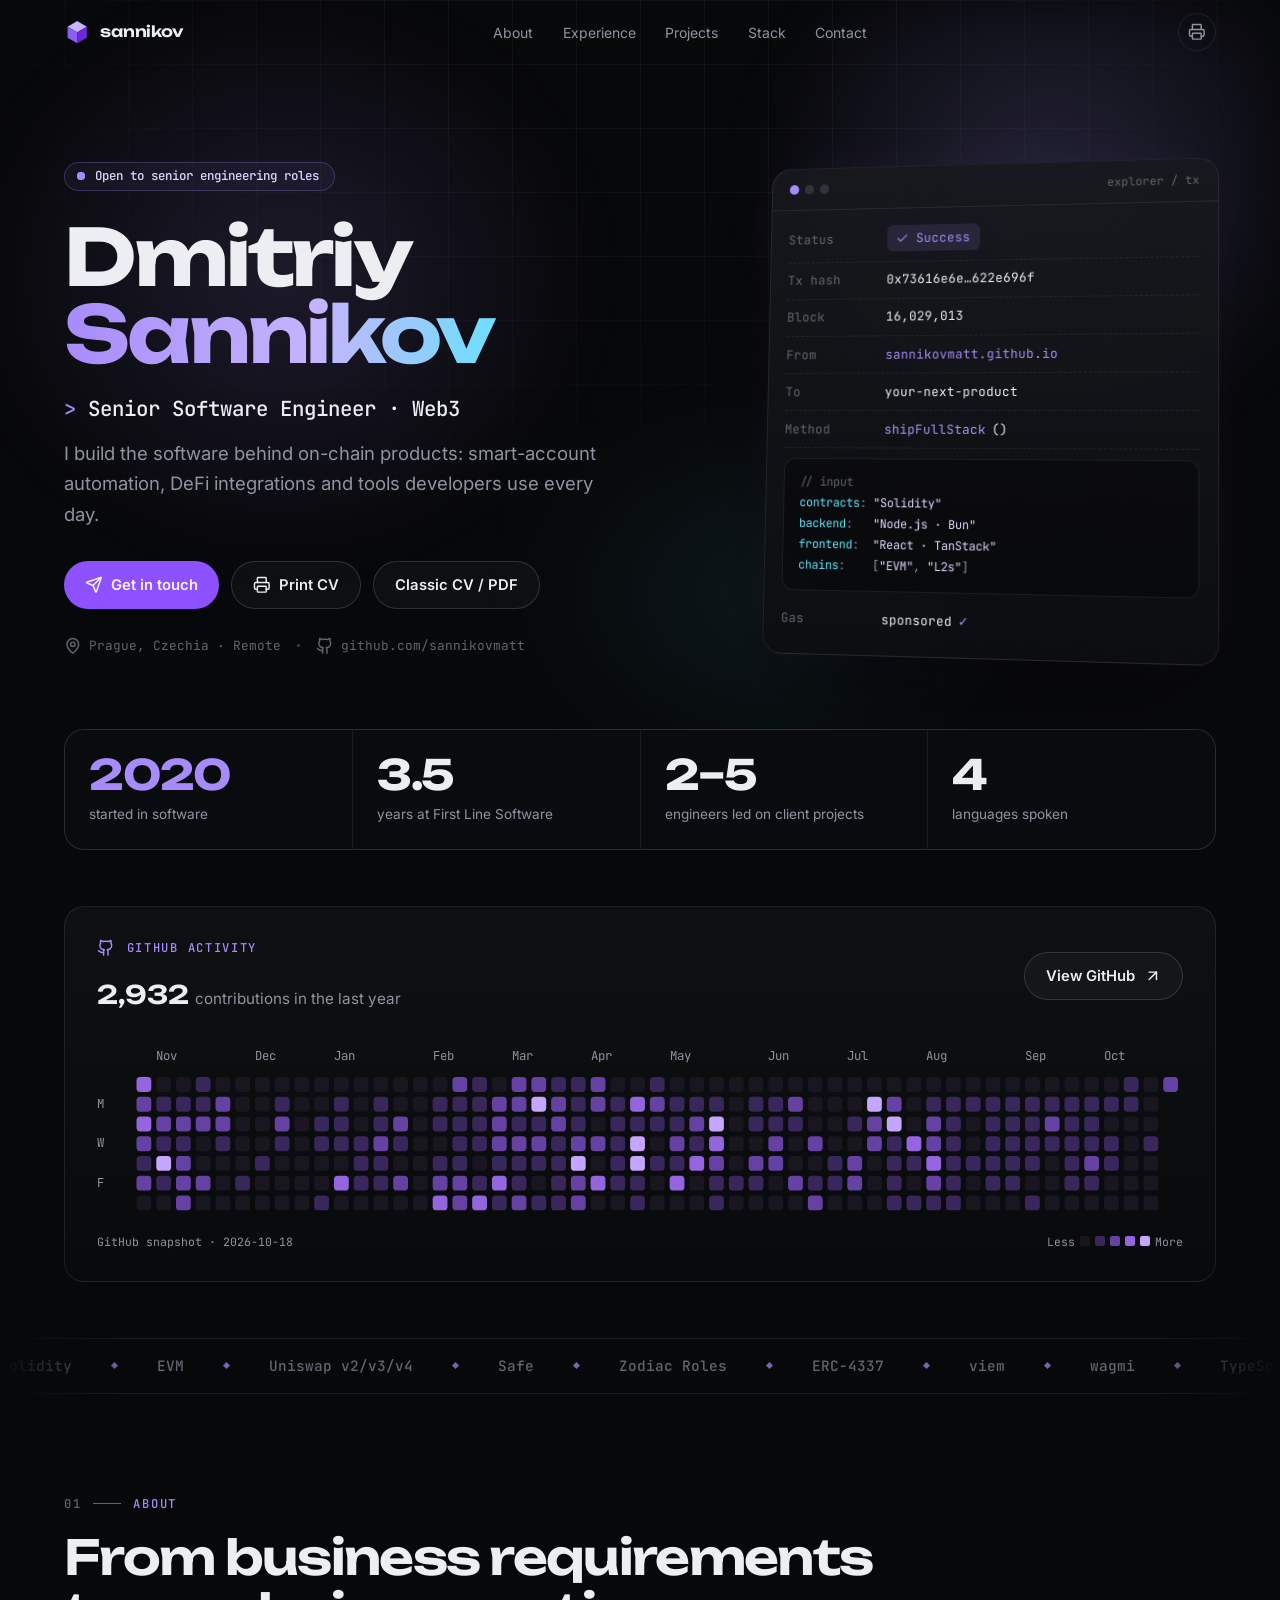
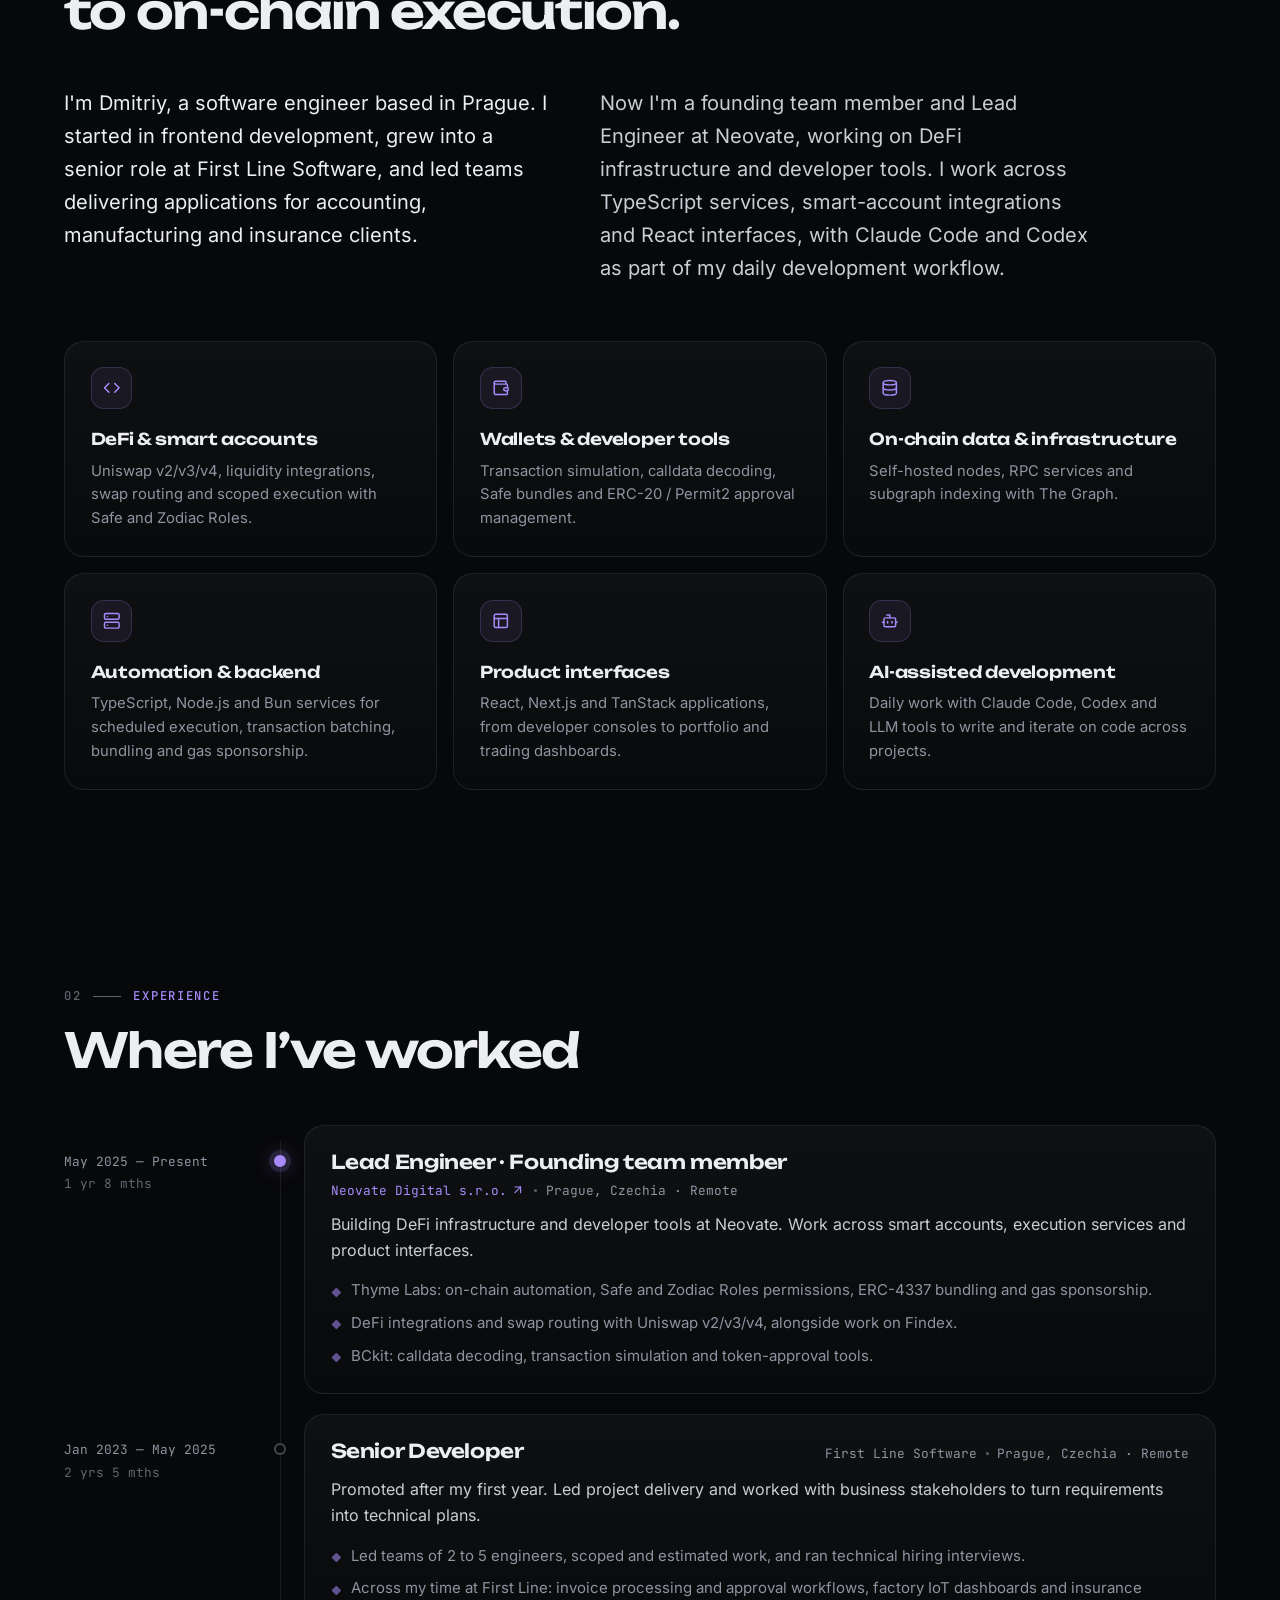
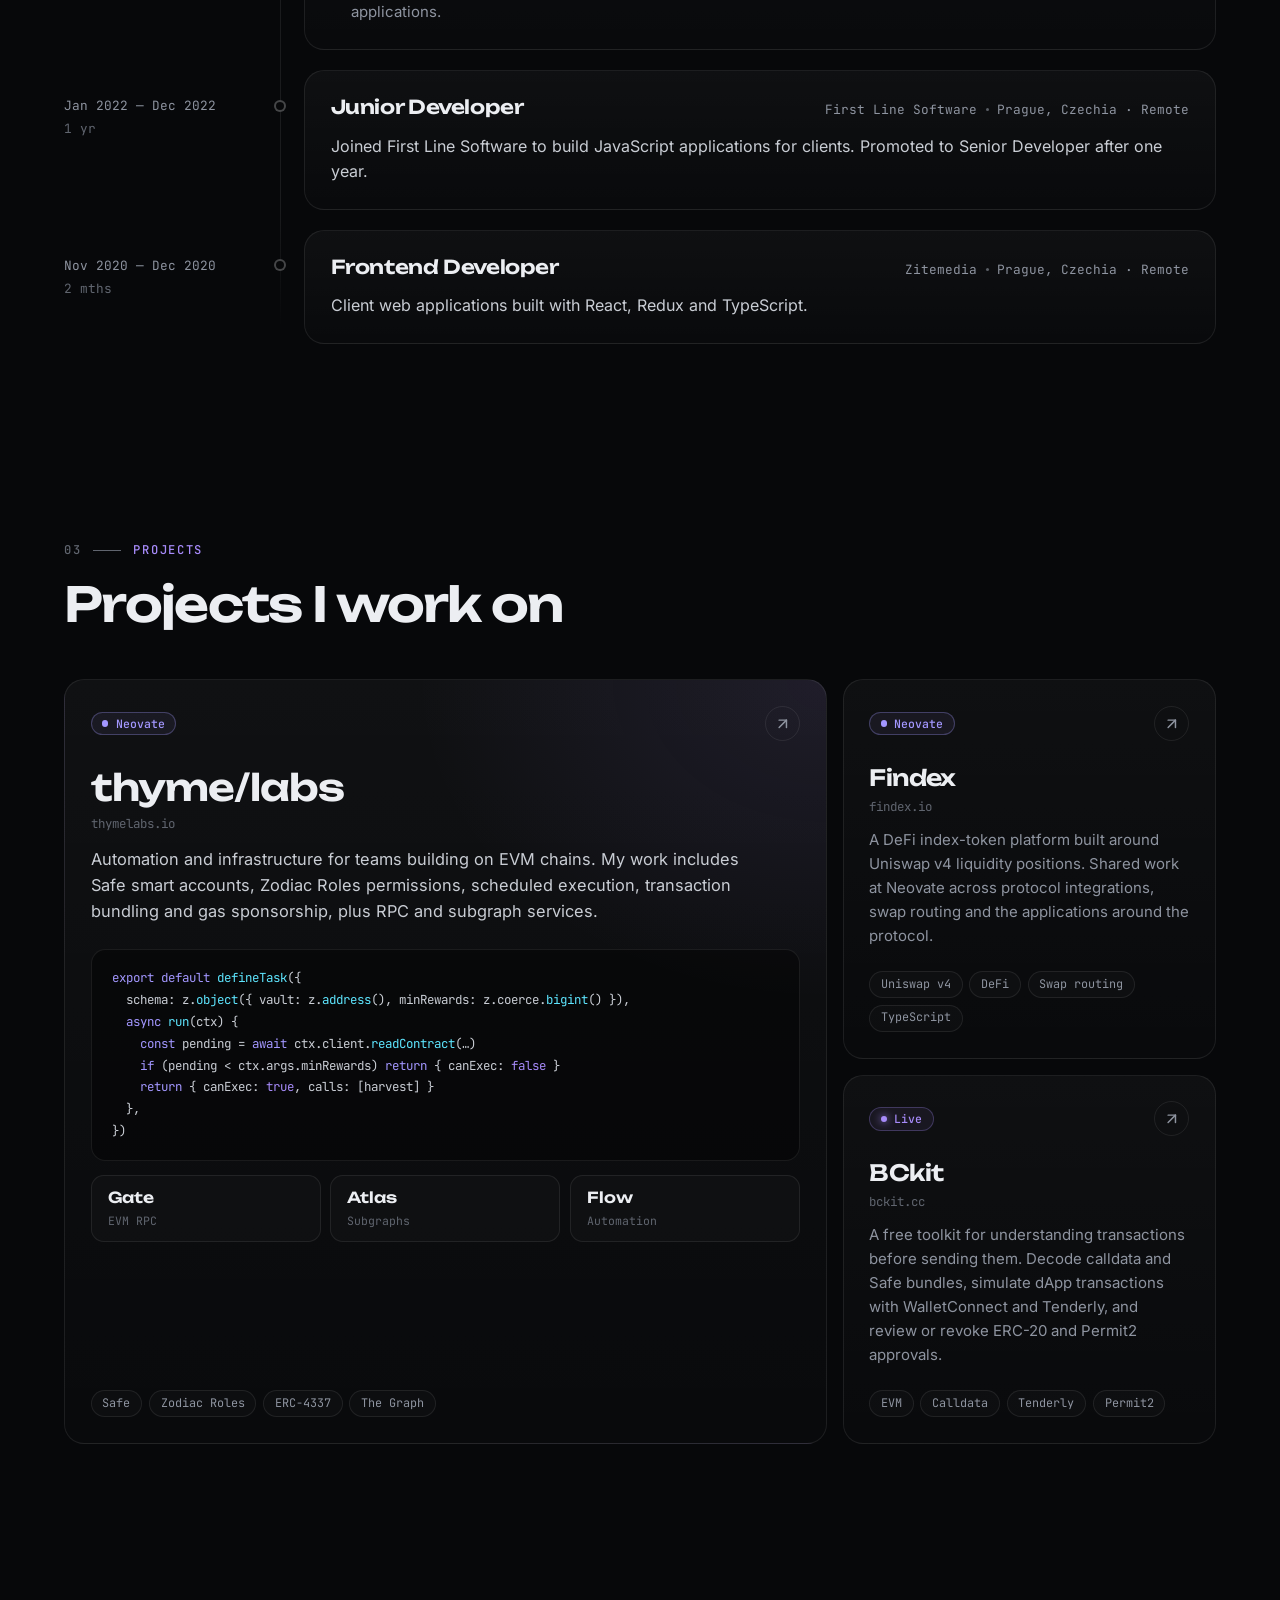
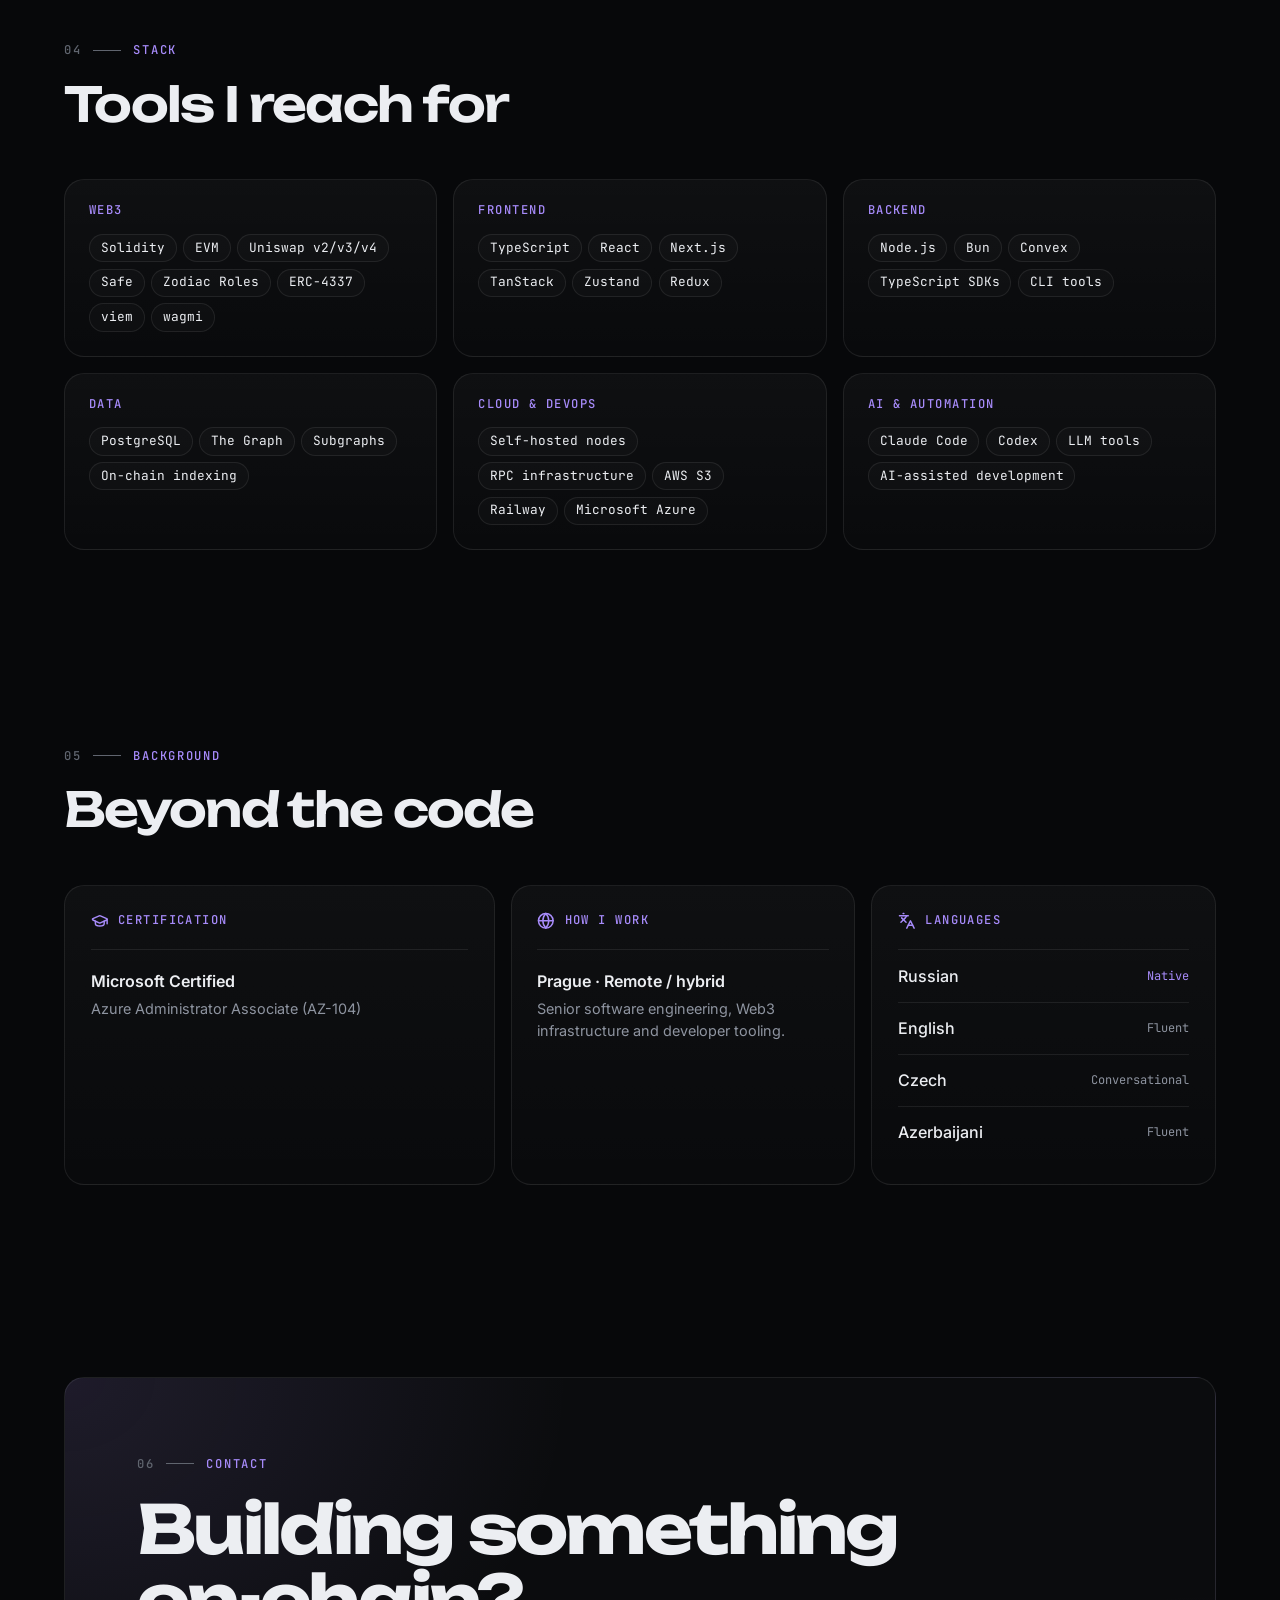
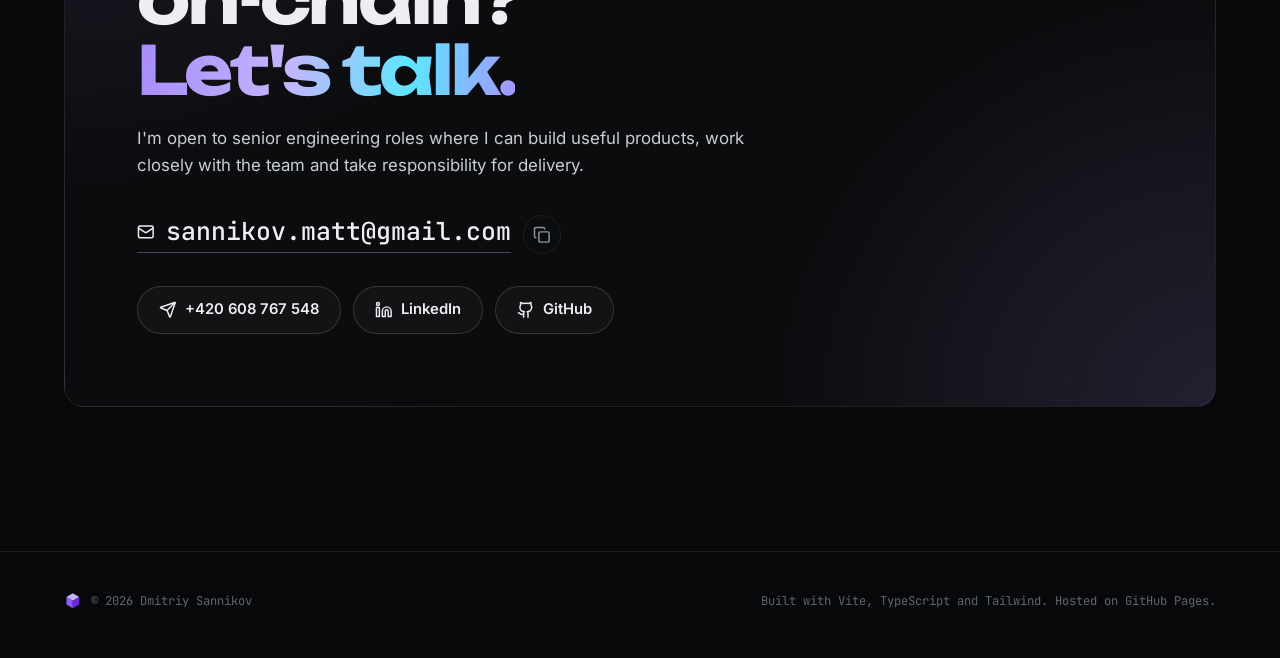
==== commit 9138a547: "Deploy GitHub activity near top of portfolio" ====
--- a/index.html
+++ b/index.html
@@ -40,8 +40,8 @@
         "sameAs": ["https://github.com/sannikovmatt", "https://www.linkedin.com/in/dmitriy-sannikov/"]
       }
     </script>
-    <script type="module" crossorigin src="/assets/index-DvBBbbjw.js"></script>
-    <link rel="stylesheet" crossorigin href="/assets/index-2gPfX_2f.css">
+    <script type="module" crossorigin src="/assets/index-Sc6W54JS.js"></script>
+    <link rel="stylesheet" crossorigin href="/assets/index-CGf70ABP.css">
   </head>
   <body>
     <div id="app">
--- a/assets/index-CGf70ABP.css
+++ b/assets/index-CGf70ABP.css
@@ -0,0 +1 @@
+@font-face{font-family:Unbounded Variable;font-style:normal;font-display:swap;font-weight:200 900;src:url([data-uri])format("woff2-variations");unicode-range:U+460-52F,U+1C80-1C8A,U+20B4,U+2DE0-2DFF,U+A640-A69F,U+FE2E-FE2F}@font-face{font-family:Unbounded Variable;font-style:normal;font-display:swap;font-weight:200 900;src:url(/assets/unbounded-cyrillic-wght-normal-C627f1f8.woff2)format("woff2-variations");unicode-range:U+301,U+400-45F,U+490-491,U+4B0-4B1,U+2116}@font-face{font-family:Unbounded Variable;font-style:normal;font-display:swap;font-weight:200 900;src:url(/assets/unbounded-vietnamese-wght-normal-rat7GD3o.woff2)format("woff2-variations");unicode-range:U+102-103,U+110-111,U+128-129,U+168-169,U+1A0-1A1,U+1AF-1B0,U+300-301,U+303-304,U+308-309,U+323,U+329,U+1EA0-1EF9,U+20AB}@font-face{font-family:Unbounded Variable;font-style:normal;font-display:swap;font-weight:200 900;src:url(/assets/unbounded-latin-ext-wght-normal-D6H-S6MW.woff2)format("woff2-variations");unicode-range:U+100-2BA,U+2BD-2C5,U+2C7-2CC,U+2CE-2D7,U+2DD-2FF,U+304,U+308,U+329,U+1D00-1DBF,U+1E00-1E9F,U+1EF2-1EFF,U+2020,U+20A0-20AB,U+20AD-20C0,U+2113,U+2C60-2C7F,U+A720-A7FF}@font-face{font-family:Unbounded Variable;font-style:normal;font-display:swap;font-weight:200 900;src:url(/assets/unbounded-latin-wght-normal-D5afBTBx.woff2)format("woff2-variations");unicode-range:U+??,U+131,U+152-153,U+2BB-2BC,U+2C6,U+2DA,U+2DC,U+304,U+308,U+329,U+2000-206F,U+20AC,U+2122,U+2191,U+2193,U+2212,U+2215,U+FEFF,U+FFFD}@font-face{font-family:Inter Variable;font-style:normal;font-display:swap;font-weight:100 900;src:url(/assets/inter-cyrillic-ext-wght-normal-BOeWTOD4.woff2)format("woff2-variations");unicode-range:U+460-52F,U+1C80-1C8A,U+20B4,U+2DE0-2DFF,U+A640-A69F,U+FE2E-FE2F}@font-face{font-family:Inter Variable;font-style:normal;font-display:swap;font-weight:100 900;src:url(/assets/inter-cyrillic-wght-normal-DqGufNeO.woff2)format("woff2-variations");unicode-range:U+301,U+400-45F,U+490-491,U+4B0-4B1,U+2116}@font-face{font-family:Inter Variable;font-style:normal;font-display:swap;font-weight:100 900;src:url(/assets/inter-greek-ext-wght-normal-DlzME5K_.woff2)format("woff2-variations");unicode-range:U+1F??}@font-face{font-family:Inter Variable;font-style:normal;font-display:swap;font-weight:100 900;src:url(/assets/inter-greek-wght-normal-CkhJZR-_.woff2)format("woff2-variations");unicode-range:U+370-377,U+37A-37F,U+384-38A,U+38C,U+38E-3A1,U+3A3-3FF}@font-face{font-family:Inter Variable;font-style:normal;font-display:swap;font-weight:100 900;src:url(/assets/inter-vietnamese-wght-normal-CBcvBZtf.woff2)format("woff2-variations");unicode-range:U+102-103,U+110-111,U+128-129,U+168-169,U+1A0-1A1,U+1AF-1B0,U+300-301,U+303-304,U+308-309,U+323,U+329,U+1EA0-1EF9,U+20AB}@font-face{font-family:Inter Variable;font-style:normal;font-display:swap;font-weight:100 900;src:url(/assets/inter-latin-ext-wght-normal-DO1Apj_S.woff2)format("woff2-variations");unicode-range:U+100-2BA,U+2BD-2C5,U+2C7-2CC,U+2CE-2D7,U+2DD-2FF,U+304,U+308,U+329,U+1D00-1DBF,U+1E00-1E9F,U+1EF2-1EFF,U+2020,U+20A0-20AB,U+20AD-20C0,U+2113,U+2C60-2C7F,U+A720-A7FF}@font-face{font-family:Inter Variable;font-style:normal;font-display:swap;font-weight:100 900;src:url(/assets/inter-latin-wght-normal-Dx4kXJAl.woff2)format("woff2-variations");unicode-range:U+??,U+131,U+152-153,U+2BB-2BC,U+2C6,U+2DA,U+2DC,U+304,U+308,U+329,U+2000-206F,U+20AC,U+2122,U+2191,U+2193,U+2212,U+2215,U+FEFF,U+FFFD}@font-face{font-family:JetBrains Mono Variable;font-style:normal;font-display:swap;font-weight:100 800;src:url([data-uri])format("woff2-variations");unicode-range:U+460-52F,U+1C80-1C8A,U+20B4,U+2DE0-2DFF,U+A640-A69F,U+FE2E-FE2F}@font-face{font-family:JetBrains Mono Variable;font-style:normal;font-display:swap;font-weight:100 800;src:url(/assets/jetbrains-mono-cyrillic-wght-normal-D73BlboJ.woff2)format("woff2-variations");unicode-range:U+301,U+400-45F,U+490-491,U+4B0-4B1,U+2116}@font-face{font-family:JetBrains Mono Variable;font-style:normal;font-display:swap;font-weight:100 800;src:url(/assets/jetbrains-mono-greek-wght-normal-Bw9x6K1M.woff2)format("woff2-variations");unicode-range:U+370-377,U+37A-37F,U+384-38A,U+38C,U+38E-3A1,U+3A3-3FF}@font-face{font-family:JetBrains Mono Variable;font-style:normal;font-display:swap;font-weight:100 800;src:url(/assets/jetbrains-mono-vietnamese-wght-normal-Bt-aOZkq.woff2)format("woff2-variations");unicode-range:U+102-103,U+110-111,U+128-129,U+168-169,U+1A0-1A1,U+1AF-1B0,U+300-301,U+303-304,U+308-309,U+323,U+329,U+1EA0-1EF9,U+20AB}@font-face{font-family:JetBrains Mono Variable;font-style:normal;font-display:swap;font-weight:100 800;src:url(/assets/jetbrains-mono-latin-ext-wght-normal-DBQx-q_a.woff2)format("woff2-variations");unicode-range:U+100-2BA,U+2BD-2C5,U+2C7-2CC,U+2CE-2D7,U+2DD-2FF,U+304,U+308,U+329,U+1D00-1DBF,U+1E00-1E9F,U+1EF2-1EFF,U+2020,U+20A0-20AB,U+20AD-20C0,U+2113,U+2C60-2C7F,U+A720-A7FF}@font-face{font-family:JetBrains Mono Variable;font-style:normal;font-display:swap;font-weight:100 800;src:url(/assets/jetbrains-mono-latin-wght-normal-B9CIFXIH.woff2)format("woff2-variations");unicode-range:U+??,U+131,U+152-153,U+2BB-2BC,U+2C6,U+2DA,U+2DC,U+304,U+308,U+329,U+2000-206F,U+20AC,U+2122,U+2191,U+2193,U+2212,U+2215,U+FEFF,U+FFFD}@layer properties{@supports (((-webkit-hyphens:none)) and (not (margin-trim:inline))) or ((-moz-orient:inline) and (not (color:rgb(from red r g b)))){*,:before,:after,::backdrop{--tw-rotate-x:initial;--tw-rotate-y:initial;--tw-rotate-z:initial;--tw-skew-x:initial;--tw-skew-y:initial;--tw-border-style:solid}}}@layer theme{:root,:host{--font-sans:"Inter Variable", "Inter", ui-sans-serif, system-ui, sans-serif;--font-mono:"JetBrains Mono Variable", ui-monospace, SFMono-Regular, monospace;--spacing:.25rem;--default-font-family:var(--font-sans);--default-mono-font-family:var(--font-mono);--font-display:"Unbounded Variable", "Unbounded", ui-sans-serif, system-ui, sans-serif;--color-bg:#07080a;--color-fg:#eceef2;--color-soft:#c9cdd4;--color-muted:#8e94a0;--color-dim:#60656f;--color-line:#ffffff14;--color-accent:#a78bfa;--color-primary:oklch(60.6% .25 292.717);--color-primary-foreground:oklch(96.9% .016 293.756);--color-violet:#a397ff;--color-cyan:#5ee6ff;--color-gold:#ddd6fe}}@layer base{*,:after,:before,::backdrop{box-sizing:border-box;border:0 solid;margin:0;padding:0}::file-selector-button{box-sizing:border-box;border:0 solid;margin:0;padding:0}html,:host{-webkit-text-size-adjust:100%;tab-size:4;line-height:1.5;font-family:var(--default-font-family,-apple-system, BlinkMacSystemFont, "Segoe UI", Roboto, "Helvetica Neue", "Noto Sans", Arial, sans-serif, "Apple Color Emoji", "Segoe UI Emoji", "Segoe UI Symbol", "Noto Color Emoji");font-feature-settings:var(--default-font-feature-settings,normal);font-variation-settings:var(--default-font-variation-settings,normal);-webkit-tap-highlight-color:transparent}hr{height:0;color:inherit;border-top-width:1px}abbr:where([title]){-webkit-text-decoration:underline dotted;text-decoration:underline dotted}h1,h2,h3,h4,h5,h6{font-size:inherit;font-weight:inherit}a{color:inherit;-webkit-text-decoration:inherit;-webkit-text-decoration:inherit;-webkit-text-decoration:inherit;-webkit-text-decoration:inherit;text-decoration:inherit}b,strong{font-weight:bolder}code,kbd,samp,pre{font-family:var(--default-mono-font-family,ui-monospace, SFMono-Regular, Menlo, Monaco, Consolas, "Liberation Mono", "Courier New", monospace);font-feature-settings:var(--default-mono-font-feature-settings,normal);font-variation-settings:var(--default-mono-font-variation-settings,normal);font-size:1em}small{font-size:80%}sub,sup{vertical-align:baseline;font-size:75%;line-height:0;position:relative}sub{bottom:-.25em}sup{top:-.5em}table{text-indent:0;border-color:inherit;border-collapse:collapse}:-moz-focusring:where(:not(iframe)){outline:auto}progress{vertical-align:baseline}summary{display:list-item}ol,ul,menu{list-style:none}img,svg,video,canvas,audio,iframe,embed,object{vertical-align:middle;display:block}img,video{max-width:100%;height:auto}button,input,select,optgroup,textarea{font:inherit;font-feature-settings:inherit;font-variation-settings:inherit;letter-spacing:inherit;color:inherit;opacity:1;background-color:#0000;border-radius:0}::file-selector-button{font:inherit;font-feature-settings:inherit;font-variation-settings:inherit;letter-spacing:inherit;color:inherit;opacity:1;background-color:#0000;border-radius:0}:where(select:is([multiple],[size])) optgroup{font-weight:bolder}:where(select:is([multiple],[size])) optgroup option{padding-inline-start:20px}::file-selector-button{margin-inline-end:4px}::placeholder{opacity:1}@supports (not ((-webkit-appearance:-apple-pay-button))) or (contain-intrinsic-size:1px){::placeholder{color:currentColor}@supports (color:color-mix(in lab, red, red)){::placeholder{color:color-mix(in oklab, currentcolor 50%, transparent)}}}textarea{resize:vertical}::-webkit-search-decoration{-webkit-appearance:none}::-webkit-date-and-time-value{min-height:1lh;text-align:inherit}::-webkit-datetime-edit{display:inline-flex}::-webkit-datetime-edit-fields-wrapper{padding:0}::-webkit-datetime-edit{padding-block:0}::-webkit-datetime-edit-year-field{padding-block:0}::-webkit-datetime-edit-month-field{padding-block:0}::-webkit-datetime-edit-day-field{padding-block:0}::-webkit-datetime-edit-hour-field{padding-block:0}::-webkit-datetime-edit-minute-field{padding-block:0}::-webkit-datetime-edit-second-field{padding-block:0}::-webkit-datetime-edit-millisecond-field{padding-block:0}::-webkit-datetime-edit-meridiem-field{padding-block:0}::-webkit-calendar-picker-indicator{line-height:1}:-moz-ui-invalid{box-shadow:none}button,input:where([type=button],[type=reset],[type=submit]){appearance:button}::file-selector-button{appearance:button}::-webkit-inner-spin-button{height:auto}::-webkit-outer-spin-button{height:auto}[hidden]:where(:not([hidden=until-found])){display:none!important}:root{--lightningcss-light: ;--lightningcss-dark:initial;color-scheme:dark}html{scroll-behavior:smooth;scroll-padding-top:5rem}html,body{overflow-x:clip}body{background:var(--color-bg);color:var(--color-fg);font-family:var(--font-sans);-webkit-font-smoothing:antialiased;position:relative}::selection{background:var(--color-accent);color:#0a0b0d}:focus-visible{outline:2px solid var(--color-accent);outline-offset:3px}button{cursor:pointer}body:before,body:after{content:"";pointer-events:none;z-index:-1;position:absolute;inset:0 0 auto}body:before{background-image:linear-gradient(#ffffff0a 1px,#0000 1px),linear-gradient(90deg,#ffffff0a 1px,#0000 1px);background-size:64px 64px;height:130vh;-webkit-mask-image:radial-gradient(75% 60% at 50% 0,#000 25%,#0000 80%);mask-image:radial-gradient(75% 60% at 50% 0,#000 25%,#0000 80%)}body:after{filter:blur(30px);background:radial-gradient(36% 42% at 22% 28%,#a78bfa24,#0000 70%),radial-gradient(34% 40% at 82% 18%,#a397ff2e,#0000 70%),radial-gradient(30% 30% at 60% 60%,#5ee6ff12,#0000 70%);height:110vh;animation:20s ease-in-out infinite alternate drift}}@layer components{.wrap{width:100%;max-width:76rem;margin-inline:auto;padding-inline:1.25rem}@media (width>=768px){.wrap{padding-inline:2rem}}.icon{flex:none;width:1.1rem;height:1.1rem}.icon-sm{flex:none;width:.85rem;height:.85rem}.logo{flex:none;width:1.65rem;height:1.65rem}.logo-sm{width:1.1rem;height:1.1rem}.sep{opacity:.6;background:currentColor;border-radius:99px;width:3px;height:3px;margin-inline:.55rem;display:inline-block}.text-gradient{background:linear-gradient(95deg, var(--color-accent) 0%, #c4b5fd 40%, var(--color-cyan) 72%, var(--color-violet) 100%);color:#0000;-webkit-background-clip:text;background-clip:text}.nav{z-index:50;border-bottom:1px solid #0000;transition:background .3s,border-color .3s;position:fixed;inset:0 0 auto}.nav.is-scrolled{border-color:var(--color-line);-webkit-backdrop-filter:blur(14px)saturate(140%);backdrop-filter:blur(14px)saturate(140%);background:#07080ab8}.nav-inner{justify-content:space-between;align-items:center;gap:1rem;height:4rem;display:flex}.brand{font:600 .95rem/1 var(--font-display);letter-spacing:-.01em;align-items:center;gap:.6rem;display:inline-flex}.nav-links{color:var(--color-muted);gap:.15rem;font-size:.875rem;display:none}@media (width>=960px){.nav-links{display:flex}}.nav-links a{border-radius:999px;padding:.45rem .85rem;transition:color .2s,background .2s}.nav-links a:hover{color:var(--color-fg)}.nav-links a[aria-current]{color:var(--color-fg);background:#ffffff0f}.lang{border:1px solid var(--color-line);background:#ffffff05;border-radius:999px;padding:3px;display:flex}.lang button{font:600 .68rem/1 var(--font-mono);text-transform:uppercase;letter-spacing:.05em;color:var(--color-muted);border-radius:999px;padding:.5rem .62rem;transition:color .2s,background .2s}.lang button:hover{color:var(--color-fg)}.lang button[aria-pressed=true]{background:var(--color-accent);color:#0a0b0d}.btn-icon{border:1px solid var(--color-line);width:2.4rem;height:2.4rem;color:var(--color-muted);border-radius:999px;flex:none;place-items:center;transition:color .2s,border-color .2s;display:inline-grid}.btn-icon:hover{color:var(--color-fg);border-color:#ffffff38}.btn-icon.is-done{color:var(--color-accent);border-color:#a78bfa73}.btn{white-space:nowrap;border-radius:999px;align-items:center;gap:.55rem;height:3rem;padding:0 1.3rem;font-size:.925rem;font-weight:600;transition:transform .2s,background .2s,border-color .2s,box-shadow .2s;display:inline-flex}.btn:active{transform:translateY(1px)}.btn-primary{background:var(--color-primary);color:var(--color-primary-foreground)}.btn-primary:hover{transform:translateY(-1px);box-shadow:0 10px 34px -10px #a78bfaa6}.btn-ghost{background:#ffffff08;border:1px solid #ffffff24}.btn-ghost:hover{background:#ffffff0f;border-color:#ffffff4d}.card{isolation:isolate;border:1px solid var(--color-line);background:linear-gradient(#ffffff09,#ffffff03);border-radius:1.25rem;transition:border-color .3s;position:relative;overflow:hidden}.card:before{content:"";z-index:-1;background:radial-gradient(520px circle at var(--mx,50%) var(--my,-60%), #a78bfa13, transparent 45%);opacity:0;pointer-events:none;transition:opacity .35s;position:absolute;inset:0}.card:hover{border-color:#ffffff26}.card:hover:before{opacity:1}.hero{padding-top:8rem;padding-bottom:3.5rem}@media (width>=1024px){.hero{padding-top:10rem}}.hero-grid{align-items:center;gap:3.5rem;display:grid}@media (width>=1024px){.hero-grid{grid-template-columns:minmax(0,1.4fr) minmax(0,1fr);gap:3.5rem}}.status{color:#ddd6fe;font:500 .78rem/1 var(--font-mono);background:#a78bfa0f;border:1px solid #a78bfa40;border-radius:999px;align-items:center;gap:.65rem;padding:.45rem .9rem .45rem .75rem;display:inline-flex}.pulse{background:var(--color-accent);border-radius:99px;width:.5rem;height:.5rem;position:relative}.pulse:after{content:"";border-radius:inherit;background:inherit;animation:1.8s cubic-bezier(0,0,.2,1) infinite ping;position:absolute;inset:0}.hero-name{font:700 clamp(2.3rem, 10vw, 4.9rem)/.98 var(--font-display);letter-spacing:-.04em;margin-top:1.75rem}.hero-name span{display:block}.hero-role{font:500 clamp(1rem, 2.2vw, 1.3rem)/1.3 var(--font-mono);margin-top:1.4rem}.hero-role:before{content:"> ";color:var(--color-accent)}.hero-tagline{max-width:34rem;color:var(--color-muted);margin-top:1rem;font-size:clamp(1rem,1.6vw,1.15rem);line-height:1.65}.hero-cta{flex-wrap:wrap;gap:.75rem;margin-top:2rem;display:flex}.hero-meta{color:var(--color-dim);font:.8rem var(--font-mono);flex-wrap:wrap;align-items:center;gap:.45rem;margin-top:1.75rem;display:flex}.hero-meta a{align-items:center;gap:.45rem;transition:color .2s;display:inline-flex}.hero-meta a:hover{color:var(--color-fg)}.hero .reveal:nth-child(2){transition-delay:60ms}.hero .reveal:nth-child(3){transition-delay:.12s}.hero .reveal:nth-child(4){transition-delay:.18s}.hero .reveal:nth-child(5){transition-delay:.24s}.hero .reveal:nth-child(6){transition-delay:.3s}.receipt{font:.8rem/1.4 var(--font-mono);background:linear-gradient(#16181deb,#0c0d10eb);transition-delay:.2s;box-shadow:0 40px 90px -40px #000000e6,0 0 60px -20px #a78bfa1f}@media (width>=1024px){.receipt{transition:transform .7s cubic-bezier(.2,.7,.2,1),opacity .8s,translate .8s,border-color .3s;transform:perspective(1400px)rotateY(-9deg)rotateX(4deg)}.receipt:hover{transform:none}}.rc-bar{border-bottom:1px solid var(--color-line);color:var(--color-dim);justify-content:space-between;align-items:center;padding:.8rem 1.1rem;font-size:.72rem;display:flex}.rc-dots{gap:6px;display:flex}.rc-dots i{background:#ffffff1f;border-radius:99px;width:10px;height:10px}.rc-dots i:first-child{background:var(--color-accent)}.rc-body{padding:.5rem 1.1rem 1rem}.rc-row{border-bottom:1px dashed #ffffff12;grid-template-columns:5.5rem minmax(0,1fr);align-items:center;gap:1rem;padding:.6rem 0;display:grid}.rc-row:last-child{border-bottom:0}.rc-k{color:var(--color-dim)}.rc-v{white-space:nowrap;align-items:center;gap:.4rem;min-width:0;display:flex;overflow:hidden}.rc-status{color:var(--color-gold);background:#ddd6fe1a;border-radius:.4rem;align-items:center;gap:.45rem;padding:.28rem .6rem;transition:background .3s,color .3s;display:inline-flex}.rc-status.is-ok{color:var(--color-accent);background:#a78bfa1f}.rc-spin{border:2px solid;border-right-color:#0000;border-radius:99px;width:.7rem;height:.7rem;animation:.8s linear infinite spin}.rc-method{color:var(--color-violet)}.rc-input{border:1px solid var(--color-line);color:var(--color-muted);background:#00000059;border-radius:.75rem;margin:.6rem 0;padding:.85rem 1rem;font-size:.75rem;line-height:1.75;overflow-x:auto}.rc-input .c{color:var(--color-dim)}.rc-input .k{color:var(--color-cyan)}.rc-input .s{color:#ddd6fe}[data-block].tick{animation:1s tick}.stats{border:1px solid var(--color-line);background:var(--color-line);border-radius:1.25rem;grid-template-columns:repeat(2,minmax(0,1fr));gap:1px;margin-top:4.5rem;display:grid;overflow:hidden}@media (width>=960px){.stats{grid-template-columns:repeat(4,minmax(0,1fr))}}.stat{background:#0a0b0e;flex-direction:column-reverse;justify-content:flex-end;gap:.6rem;padding:1.5rem;display:flex}.stat dd{font:700 clamp(1.8rem, 3.6vw, 2.6rem)/1 var(--font-display);letter-spacing:-.03em}.stat:first-child dd{color:var(--color-accent)}.stat dt{color:var(--color-muted);font-size:.85rem;line-height:1.45}.marquee{border-block:1px solid var(--color-line);padding:1.1rem 0;overflow:hidden;-webkit-mask-image:linear-gradient(90deg,#0000,#000 10% 90%,#0000);mask-image:linear-gradient(90deg,#0000,#000 10% 90%,#0000)}.marquee-track{width:max-content;color:var(--color-dim);font:500 .9rem var(--font-mono);gap:2.5rem;animation:70s linear infinite marquee;display:flex}.marquee-track span{white-space:nowrap;align-items:center;gap:2.5rem;display:inline-flex}.marquee-track span:after{content:"";background:var(--color-accent);opacity:.7;width:5px;height:5px;transform:rotate(45deg)}.marquee:hover .marquee-track{animation-play-state:paused}.section{padding-block:4.5rem}@media (width>=768px){.section{padding-block:6rem}}.sec-head{max-width:52rem;margin-bottom:3rem}.eyebrow{color:var(--color-accent);font:500 .76rem/1 var(--font-mono);text-transform:uppercase;letter-spacing:.14em;align-items:center;gap:.75rem;display:inline-flex}.eyebrow span{color:var(--color-dim);align-items:center;gap:.75rem;display:inline-flex}.eyebrow span:after{content:"";background:currentColor;width:1.75rem;height:1px}.sec-title{font:600 clamp(1.75rem, 4.2vw, 3rem)/1.12 var(--font-display);letter-spacing:-.035em;text-wrap:balance;margin-top:1.1rem}.about-text{max-width:64rem;color:var(--color-soft);gap:1.25rem;font-size:clamp(1.05rem,1.8vw,1.25rem);line-height:1.65;display:grid}@media (width>=960px){.about-text{grid-template-columns:1fr 1fr;gap:3rem}}.about-text p:first-child{color:var(--color-fg)}.services{gap:1rem;margin-top:3.5rem;display:grid}@media (width>=640px){.services{grid-template-columns:repeat(2,minmax(0,1fr))}}@media (width>=1024px){.services{grid-template-columns:repeat(3,minmax(0,1fr))}}.service{padding:1.6rem}.service-icon{width:2.6rem;height:2.6rem;color:var(--color-accent);background:#a78bfa14;border:1px solid #a78bfa33;border-radius:.8rem;place-items:center;display:inline-grid}.service h3{font:600 1.02rem/1.3 var(--font-display);letter-spacing:-.015em;margin-top:1.25rem}.service p{color:var(--color-muted);margin-top:.6rem;font-size:.925rem;line-height:1.6}.timeline{gap:1.25rem;display:grid;position:relative}.job{gap:.75rem;display:grid;position:relative}.job-when{color:var(--color-muted);font:.8rem/1.4 var(--font-mono);flex-wrap:wrap;gap:.3rem .9rem;display:flex}.job-dur{color:var(--color-dim)}.job-dot{display:none}@media (width>=960px){.timeline:before{content:"";background:linear-gradient(var(--color-line) 85%, transparent);width:1px;position:absolute;top:1rem;bottom:1rem;left:13.5rem}.job{grid-template-columns:12rem 3rem minmax(0,1fr);gap:0}.job-when{flex-direction:column;padding-top:1.7rem}.job-dot{z-index:1;background:var(--color-bg);border:2px solid #ffffff40;border-radius:99px;justify-self:center;width:.75rem;height:.75rem;margin-top:1.85rem;display:block;position:relative}.job.is-current .job-dot{border-color:var(--color-accent);background:var(--color-accent);box-shadow:0 0 0 5px #a78bfa24,0 0 20px #a78bfa99}}.job-card{padding:1.5rem 1.6rem}.job-card header{flex-wrap:wrap;justify-content:space-between;align-items:baseline;gap:.4rem 1rem;display:flex}.job-card h3{font:600 1.2rem/1.3 var(--font-display);letter-spacing:-.02em}.job-org{color:var(--color-muted);font:.8rem var(--font-mono);flex-wrap:wrap;align-items:center;display:flex}.job-org a{color:var(--color-accent);align-items:center;gap:.3rem;display:inline-flex}.job-org a:hover{text-underline-offset:3px;text-decoration:underline}.job-summary{color:var(--color-soft);margin-top:.85rem;line-height:1.6}.job-card ul{gap:.55rem;margin-top:1rem;display:grid}.job-card li{color:var(--color-muted);padding-left:1.3rem;font-size:.935rem;line-height:1.6;position:relative}.job-card li:before{content:"";background:#a78bfa8c;border-radius:1px;width:.42rem;height:.42rem;position:absolute;top:.62em;left:.12rem;transform:rotate(45deg)}.projects{gap:1rem;display:grid}@media (width>=720px){.projects{grid-template-columns:repeat(2,minmax(0,1fr))}}@media (width>=1100px){.projects{grid-template-columns:repeat(3,minmax(0,1fr))}.project.is-featured{grid-area:span 2/span 2}}.project{flex-direction:column;min-height:16rem;padding:1.6rem;display:flex}.project.is-featured{background:radial-gradient(90% 70% at 100% 0,#a78bfa1a,#0000 60%),linear-gradient(#ffffff0a,#ffffff03)}.project-top{justify-content:space-between;align-items:center;display:flex}.badge{border:1px solid var(--color-line);color:var(--color-muted);font:500 .72rem/1 var(--font-mono);border-radius:999px;align-items:center;gap:.45rem;padding:.32rem .65rem;display:inline-flex}.badge i{background:currentColor;border-radius:99px;width:.4rem;height:.4rem}.badge-live{color:var(--color-accent);background:#a78bfa12;border-color:#a78bfa47}.badge-live i{box-shadow:0 0 8px}.badge-studio{color:var(--color-violet);background:#a397ff12;border-color:#a397ff4d}.badge-oss{color:var(--color-cyan);background:#5ee6ff0f;border-color:#5ee6ff47}.badge-winner{color:var(--color-gold);background:#ddd6fe12;border-color:#ddd6fe4d}.project-go{border:1px solid var(--color-line);width:2.2rem;height:2.2rem;color:var(--color-muted);border-radius:99px;place-items:center;transition:transform .35s,background .35s,color .35s,border-color .35s;display:grid}.project:hover .project-go{background:var(--color-accent);color:#0a0b0d;border-color:#0000;transform:rotate(45deg)}.project h3{font:600 1.4rem/1.2 var(--font-display);letter-spacing:-.025em;margin-top:1.5rem}.project.is-featured h3{font-size:clamp(1.6rem,3vw,2.3rem)}.project-host{color:var(--color-dim);font:.78rem var(--font-mono);margin-top:.35rem}.project-desc{color:var(--color-muted);margin-top:.9rem;font-size:.935rem;line-height:1.6}.project.is-featured .project-desc{max-width:42rem;color:var(--color-soft);font-size:1.02rem}.code{border:1px solid var(--color-line);color:var(--color-soft);font:.78rem/1.75 var(--font-mono);background:#0006;border-radius:.9rem;margin-top:1.5rem;padding:1.1rem 1.25rem;overflow-x:auto}.code .k{color:var(--color-violet)}.code .f{color:var(--color-cyan)}.code .s{color:var(--color-accent)}.modules{grid-template-columns:repeat(3,minmax(0,1fr));gap:.6rem;margin-top:.9rem;display:grid}.modules li{border:1px solid var(--color-line);background:#ffffff05;border-radius:.8rem;gap:.3rem;padding:.85rem 1rem;display:grid}.modules b{font:600 .95rem/1.2 var(--font-display);letter-spacing:-.01em}.modules span{color:var(--color-dim);font:.72rem var(--font-mono)}.tags,.chips{flex-wrap:wrap;gap:.4rem;display:flex}.tags{margin-top:auto;padding-top:1.4rem}.tags li,.chips li{border:1px solid var(--color-line);color:var(--color-muted);font:.74rem/1 var(--font-mono);background:#ffffff05;border-radius:999px;padding:.42rem .68rem}.stack{gap:1rem;display:grid}@media (width>=720px){.stack{grid-template-columns:repeat(2,minmax(0,1fr))}}@media (width>=1100px){.stack{grid-template-columns:repeat(6,minmax(0,1fr))}.stack-group{grid-column:span 2}}.stack-group{padding:1.5rem}.stack-group h3,.info h3{color:var(--color-accent);font:500 .76rem/1 var(--font-mono);text-transform:uppercase;letter-spacing:.12em;align-items:center;gap:.6rem;display:flex}.chips{margin-top:1.1rem}.chips li{color:var(--color-fg);font-size:.8rem;transition:border-color .2s,color .2s}.chips li:hover{color:var(--color-accent);border-color:#a78bfa73}.bg-grid3{gap:1rem;display:grid}@media (width>=960px){.bg-grid3{grid-template-columns:1.25fr 1fr 1fr}}.info{padding:1.6rem}.info-item{border-top:1px solid var(--color-line);margin-top:1.25rem;padding-top:1.25rem}.info-title{font-weight:600;line-height:1.4}.info-title a:hover{color:var(--color-accent)}.info-detail{color:var(--color-muted);margin-top:.3rem;font-size:.9rem;line-height:1.55}.info-when{color:var(--color-dim);font:.78rem var(--font-mono);margin-top:.5rem}.spoken{margin-top:1.25rem;display:grid}.spoken li{border-top:1px solid var(--color-line);justify-content:space-between;align-items:center;gap:1rem;padding:.85rem 0;font-weight:500;display:flex}.level{color:var(--color-muted);font:.75rem var(--font-mono)}.level-native{color:var(--color-accent)}.contact{background:radial-gradient(80% 120% at 0 0,#a78bfa1f,#0000 55%),radial-gradient(70% 120% at 100% 100%,#a397ff26,#0000 55%),#ffffff05;padding:clamp(1.75rem,6vw,4.5rem)}.contact-title{font:700 clamp(1.9rem, 6vw, 4.2rem)/1.05 var(--font-display);letter-spacing:-.04em;text-wrap:balance;margin-top:1.25rem}.contact-body{max-width:38rem;color:var(--color-soft);margin-top:1.25rem;font-size:1.05rem;line-height:1.6}.contact-email{flex-wrap:wrap;align-items:center;gap:.75rem;margin-top:2.25rem;display:flex}.contact-email a{min-width:0;font:500 clamp(.82rem, 3.3vw, 1.55rem) var(--font-mono);overflow-wrap:anywhere;border-bottom:1px solid #a78bfa66;align-items:center;gap:.7rem;padding-bottom:.3rem;transition:color .2s,border-color .2s;display:inline-flex}.contact-email a:hover{color:var(--color-accent);border-color:var(--color-accent)}.contact-links{flex-wrap:wrap;gap:.75rem;margin-top:2rem;display:flex}.footer{border-top:1px solid var(--color-line);color:var(--color-dim);font:.76rem/1.5 var(--font-mono);margin-top:3rem}.footer .wrap{flex-wrap:wrap;justify-content:space-between;gap:1rem;padding-block:2.5rem 3rem;display:flex}.footer p:first-child{align-items:center;gap:.6rem;display:inline-flex}.reveal{opacity:0;transition:opacity .8s cubic-bezier(.2,.7,.2,1),translate .8s cubic-bezier(.2,.7,.2,1),border-color .3s;translate:0 18px}.reveal.is-in{opacity:1;translate:none}}@layer utilities{.container{width:100%}@media (width>=40rem){.container{max-width:40rem}}@media (width>=48rem){.container{max-width:48rem}}@media (width>=64rem){.container{max-width:64rem}}@media (width>=80rem){.container{max-width:80rem}}@media (width>=96rem){.container{max-width:96rem}}.block{display:block}.flex{display:flex}.min-w-0{min-width:0}.transform{transform:var(--tw-rotate-x,) var(--tw-rotate-y,) var(--tw-rotate-z,) var(--tw-skew-x,) var(--tw-skew-y,)}.items-center{align-items:center}.gap-2{gap:calc(var(--spacing) * 2)}.truncate{text-overflow:ellipsis;white-space:nowrap;overflow:hidden}.border{border-style:var(--tw-border-style);border-width:1px}.text-accent{color:var(--color-accent)}}@keyframes drift{to{transform:translate(2%,5%)scale(1.06)}}@keyframes ping{75%,to{opacity:0;transform:scale(2)}}@keyframes spin{to{transform:rotate(360deg)}}@keyframes marquee{to{transform:translate(calc(-50% - 1.25rem))}}@keyframes tick{0%{color:var(--color-accent);text-shadow:0 0 14px #a78bfab3}}@media (prefers-reduced-motion:reduce){html{scroll-behavior:auto}.reveal{opacity:1;transition:none;translate:none}.marquee-track,body:after{animation:none}}#print-cv{display:none}@media print{@page{size:A4;margin:10mm 12mm 12mm;@bottom-left{content:"Dmitriy Sannikov · sannikovmatt.github.io";font:6.8pt Inter Variable,sans-serif;color:#9097a0}@bottom-right{content:counter(page) " / " counter(pages);font:6.8pt Inter Variable,sans-serif;color:#9097a0}}:root{--lightningcss-light:initial;--lightningcss-dark: ;color-scheme:light}html,body{background:#fff!important}body:before,body:after,#app{display:none!important}#print-cv{display:block}}html.print-preview{--lightningcss-light:initial;--lightningcss-dark: ;color-scheme:light;background:#d5d8dd}html.print-preview body{background:0 0}html.print-preview body:before,html.print-preview body:after,html.print-preview #app{display:none}html.print-preview #print-cv{background:#fff;width:210mm;min-height:297mm;margin:2rem auto;padding:10mm 12mm 12mm;display:block;box-shadow:0 12px 48px #0000002e}#print-cv{--ink:#14161a;--text:#33373e;--muted:#646a74;--rule:#e2e5e9;--accent:#6d28d9;--mark:#8b5cf6;color:var(--ink);font:8.4pt/1.42 var(--font-sans);-webkit-print-color-adjust:exact;print-color-adjust:exact}#print-cv a{color:inherit;text-decoration:none}#print-cv .icon{width:3mm;height:3mm;color:var(--ink)}#print-cv .pcv-head{border-bottom:1.2pt solid var(--ink);justify-content:space-between;align-items:flex-start;gap:8mm;padding-bottom:4.5mm;display:flex;position:relative}#print-cv .pcv-head:after{content:"";background:var(--mark);width:26mm;height:3.6pt;position:absolute;bottom:-2.4pt;left:0}#print-cv .pcv-name{align-items:center;gap:3mm;display:flex}#print-cv .pcv-logo{flex:none;width:8.5mm;height:8.5mm}#print-cv .pcv-name h1{font:700 21pt/1.05 var(--font-display);letter-spacing:-.025em}#print-cv .pcv-role{color:var(--accent);margin-top:1.8mm;font-size:10.5pt;font-weight:600}#print-cv .pcv-role span{border-left:.8pt solid var(--rule);color:var(--muted);margin-left:3mm;padding-left:3mm;font-size:8.4pt;font-weight:500}#print-cv .pcv-contacts{color:var(--text);flex-wrap:wrap;gap:1.2mm 4.5mm;margin-top:3mm;font-size:7.9pt;display:flex}#print-cv .pcv-contacts li{align-items:center;gap:1.3mm;display:inline-flex}#print-cv .pcv-qr{color:var(--muted);text-align:center;flex-direction:column;flex:none;align-items:center;gap:1.2mm;font-size:6.4pt;display:flex}#print-cv .pcv-qr svg{width:18mm;height:18mm;color:var(--ink)}#print-cv .pcv-h{font:600 7.8pt/1 var(--font-display);text-transform:uppercase;letter-spacing:.12em;break-after:avoid;align-items:center;gap:2.2mm;margin-bottom:2.2mm;display:flex}#print-cv .pcv-h:before{content:"";background:var(--mark);flex:none;width:1.9mm;height:1.9mm;transform:rotate(45deg)}#print-cv .pcv-h:after{content:"";background:var(--rule);flex:1;height:.6pt}#print-cv .pcv-profile{margin-top:4.4mm}#print-cv .pcv-profile p{color:var(--text);font-size:8.5pt;line-height:1.46}#print-cv .pcv-cols{grid-template-columns:minmax(0,1fr) 58mm;gap:6.5mm;margin-top:4.2mm;display:grid}#print-cv .pcv-job{break-inside:avoid}#print-cv .pcv-job+.pcv-job{margin-top:2.8mm}#print-cv .pcv-job header{justify-content:space-between;align-items:baseline;gap:3mm;display:flex}#print-cv .pcv-job h3{font-size:9.4pt;font-weight:700}#print-cv .pcv-job h3 span{color:var(--accent);font-weight:600}#print-cv .pcv-job header p{color:var(--muted);font:7.4pt var(--font-mono);white-space:nowrap}#print-cv .pcv-sub{color:var(--text);margin-top:.7mm}#print-cv .pcv-job ul{gap:.4mm;margin-top:1mm;display:grid}#print-cv .pcv-job li{color:var(--text);padding-left:3.3mm;position:relative}#print-cv .pcv-job li:before{content:"";background:var(--mark);width:1.25mm;height:1.25mm;position:absolute;top:.6em;left:.45mm;transform:rotate(45deg)}#print-cv aside section+section{margin-top:3.8mm}#print-cv .pcv-skill+.pcv-skill{margin-top:1.6mm}#print-cv .pcv-skill h3{color:var(--muted);text-transform:uppercase;letter-spacing:.07em;font-size:7pt;font-weight:700}#print-cv .pcv-skill p{flex-wrap:wrap;gap:.8mm;margin-top:1mm;display:flex}#print-cv .pcv-skill span{background:#f5f6f8;border:.6pt solid #d6dade;border-radius:1mm;padding:.15mm 1.3mm;font-size:7pt;line-height:1.35}#print-cv .pcv-item{break-inside:avoid}#print-cv .pcv-item+.pcv-item{margin-top:2.2mm}#print-cv .pcv-item h3{font-size:8.6pt;font-weight:700;line-height:1.3}#print-cv .pcv-item p{color:var(--text);font-size:7.9pt}#print-cv .pcv-item .pcv-when{color:var(--muted);font:7.2pt var(--font-mono);margin-top:.4mm}#print-cv .pcv-langs li{border-bottom:.6pt solid var(--rule);justify-content:space-between;gap:2mm;padding:.8mm 0;font-size:8.2pt;display:flex}#print-cv .pcv-langs li span:last-child{color:var(--muted);font-size:7.4pt}#print-cv .pcv-projects-wrap{margin-top:4.2mm}#print-cv .pcv-projects{grid-template-columns:repeat(2,minmax(0,1fr));gap:2.6mm 5mm;display:grid}#print-cv .pcv-projects article{break-inside:avoid}#print-cv .pcv-projects h3{font-size:8.7pt;font-weight:700}#print-cv .pcv-projects h3 a,#print-cv .pcv-projects h3 span{color:var(--accent);font:400 6.9pt var(--font-mono);margin-left:.8mm}#print-cv .pcv-projects p{color:var(--text);margin-top:.5mm;font-size:7.6pt;line-height:1.4}.github-section{padding-bottom:3.5rem}.github-card{padding:clamp(1.25rem,3vw,2rem)}.github-heading{flex-wrap:wrap;justify-content:space-between;align-items:center;gap:1.5rem;display:flex}.github-heading h2{font:600 1.6rem/1.4 var(--font-display);margin-top:.9rem}.github-heading h2 span{color:var(--color-muted);font:400 .95rem var(--font-sans)}.github-scroll{scrollbar-color:#6541a3 transparent;margin-top:2rem;overflow-x:auto}.github-calendar{width:100%;min-width:680px;display:block}.github-calendar text{fill:var(--color-muted);font:10px var(--font-mono)}.github-caption{color:var(--color-muted);font:.72rem var(--font-mono);flex-wrap:wrap;justify-content:space-between;gap:.8rem;margin-top:1rem;display:flex}.github-legend{align-items:center;gap:5px;display:inline-flex}.github-legend i{border-radius:2px;width:10px;height:10px}@property --tw-rotate-x{syntax:"*";inherits:false}@property --tw-rotate-y{syntax:"*";inherits:false}@property --tw-rotate-z{syntax:"*";inherits:false}@property --tw-skew-x{syntax:"*";inherits:false}@property --tw-skew-y{syntax:"*";inherits:false}@property --tw-border-style{syntax:"*";inherits:false;initial-value:solid}
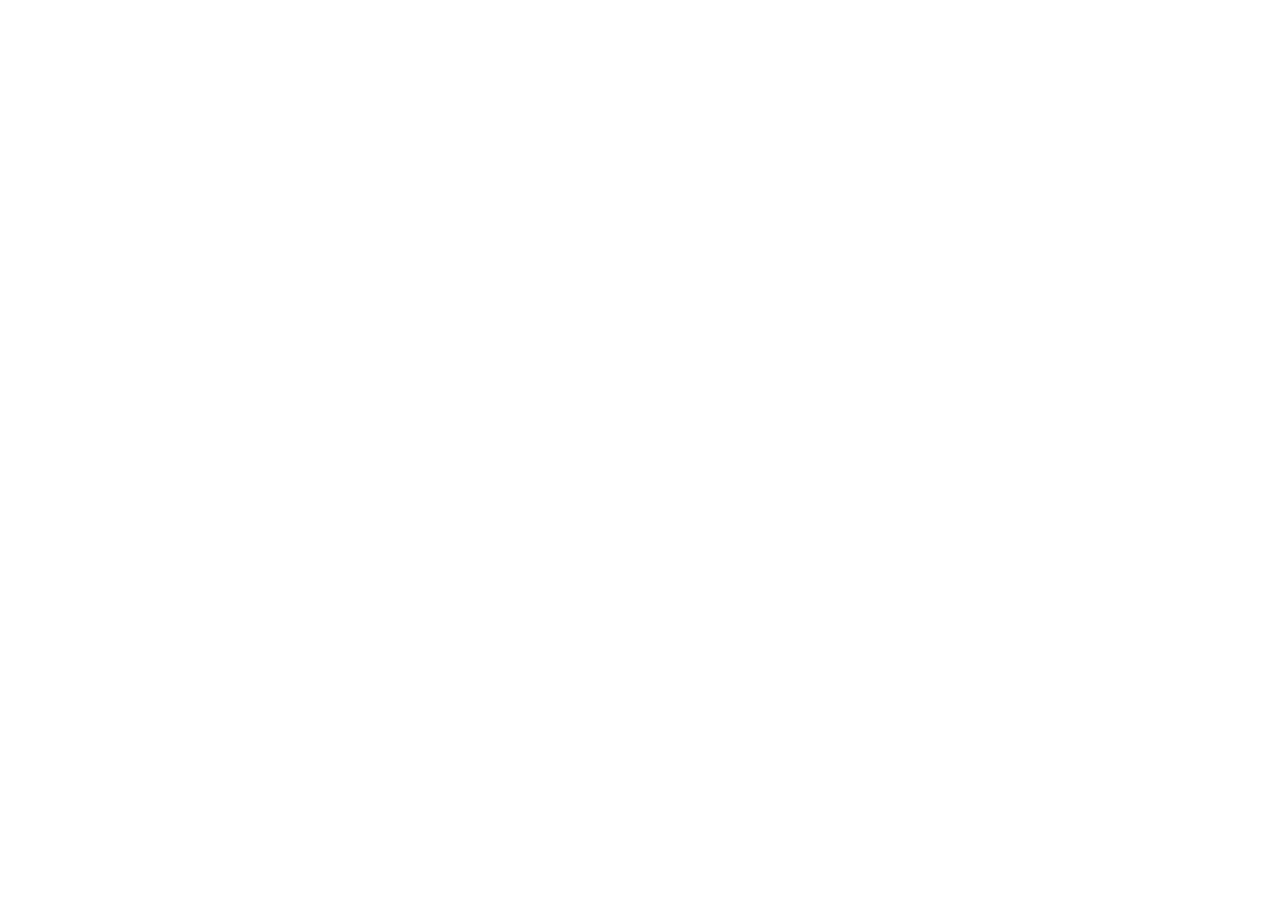
==== commit 59fbeaa1: "Show spoken languages on social preview" ====
--- a/index.html
+++ b/index.html
@@ -17,7 +17,7 @@
     <meta property="og:site_name" content="Dmitriy Sannikov" />
     <meta property="og:title" content="Dmitriy Sannikov — Senior Software Engineer" />
     <meta property="og:description" content="DeFi infrastructure, smart accounts and developer tools. Thyme Labs, Findex and BCkit." />
-    <meta property="og:image" content="https://sannikovmatt.github.io/og-purple-v4.png" />
+    <meta property="og:image" content="https://sannikovmatt.github.io/og-languages-v5.png" />
     <meta property="og:image:alt" content="Dmitriy Sannikov — Senior Software Engineer. DeFi infrastructure, smart accounts and developer tools." />
     <meta property="og:image:type" content="image/png" />
     <meta property="og:image:width" content="1200" />
@@ -25,7 +25,7 @@
     <meta name="twitter:card" content="summary_large_image" />
     <meta name="twitter:title" content="Dmitriy Sannikov — Senior Software Engineer" />
     <meta name="twitter:description" content="DeFi infrastructure, smart accounts and developer tools. Thyme Labs, Findex and BCkit." />
-    <meta name="twitter:image" content="https://sannikovmatt.github.io/og-purple-v4.png" />
+    <meta name="twitter:image" content="https://sannikovmatt.github.io/og-languages-v5.png" />
 
     <script type="application/ld+json">
       {
@@ -40,8 +40,7 @@
         "sameAs": ["https://github.com/sannikovmatt", "https://www.linkedin.com/in/dmitriy-sannikov/"]
       }
     </script>
-    <script type="module" crossorigin src="/assets/index-Sc6W54JS.js"></script>
-    <link rel="stylesheet" crossorigin href="/assets/index-CGf70ABP.css">
+    <script type="module" src="/src/main.ts"></script>
   </head>
   <body>
     <div id="app">
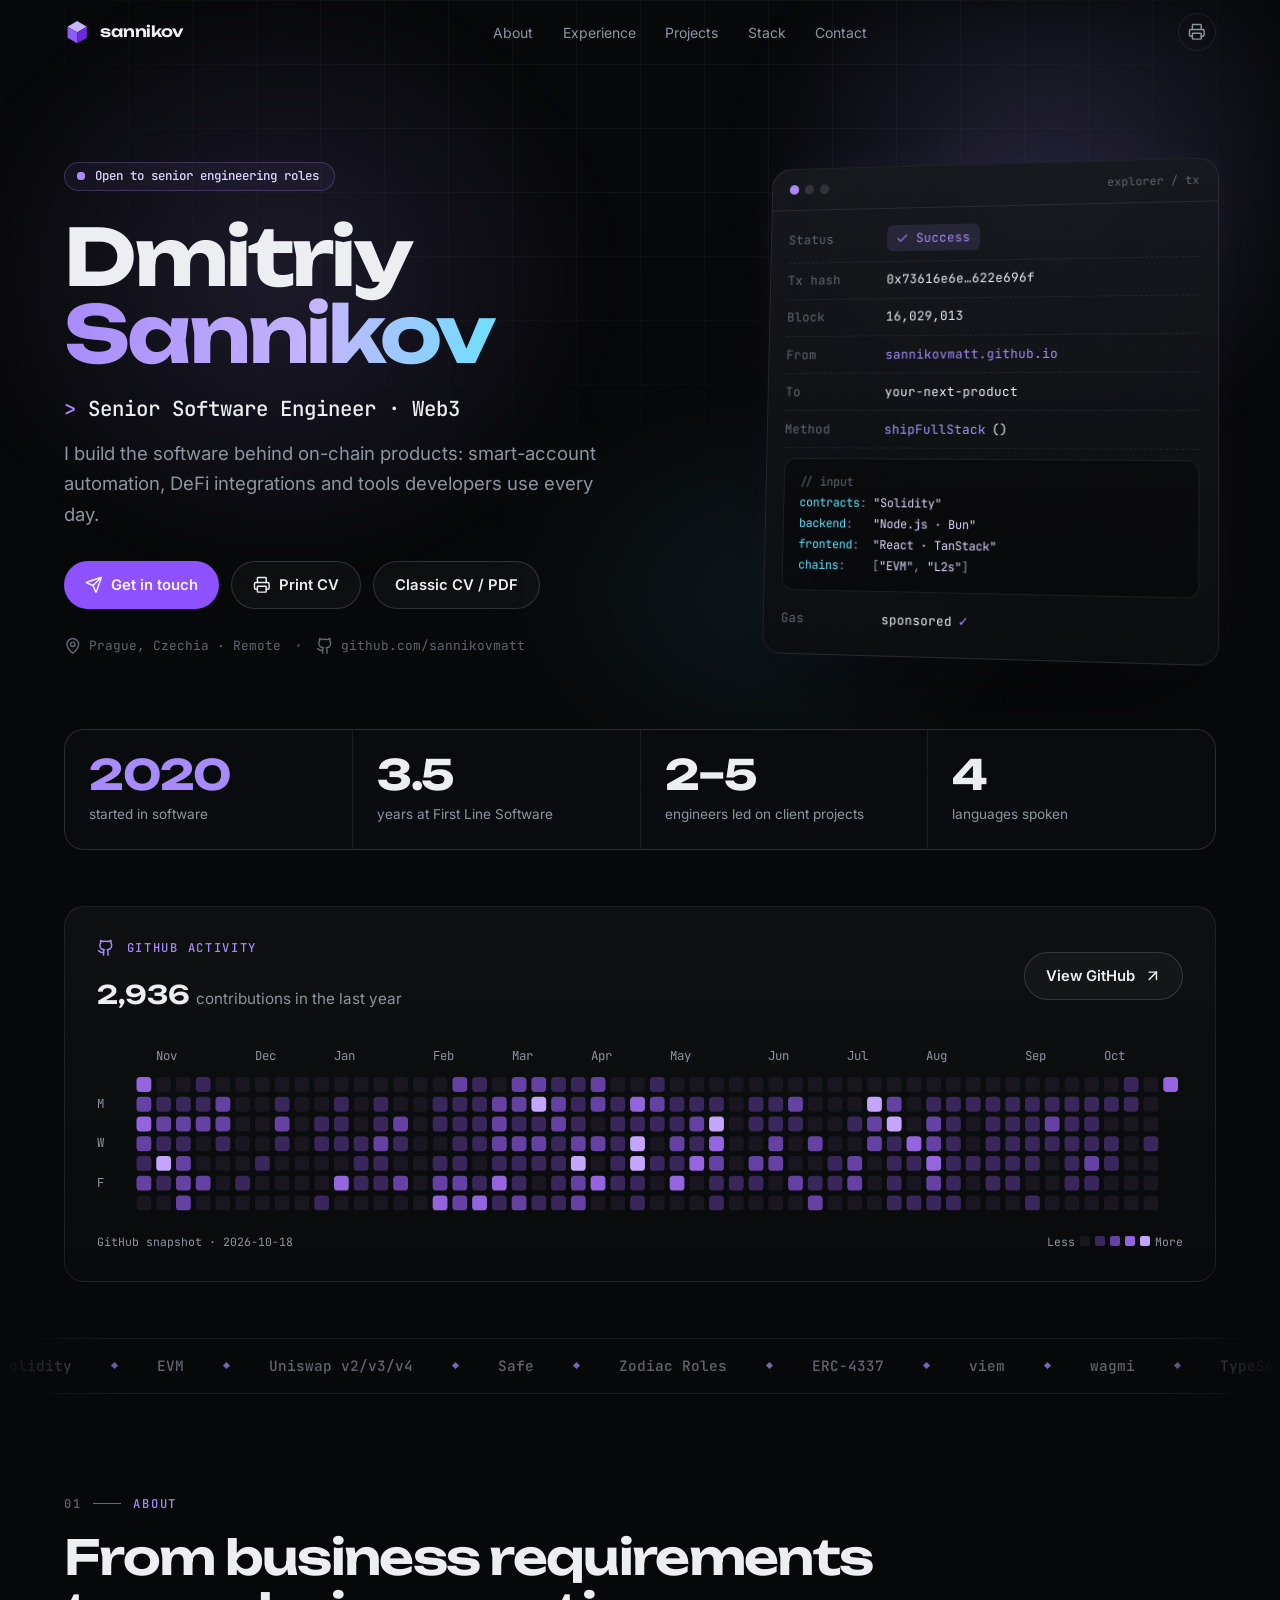
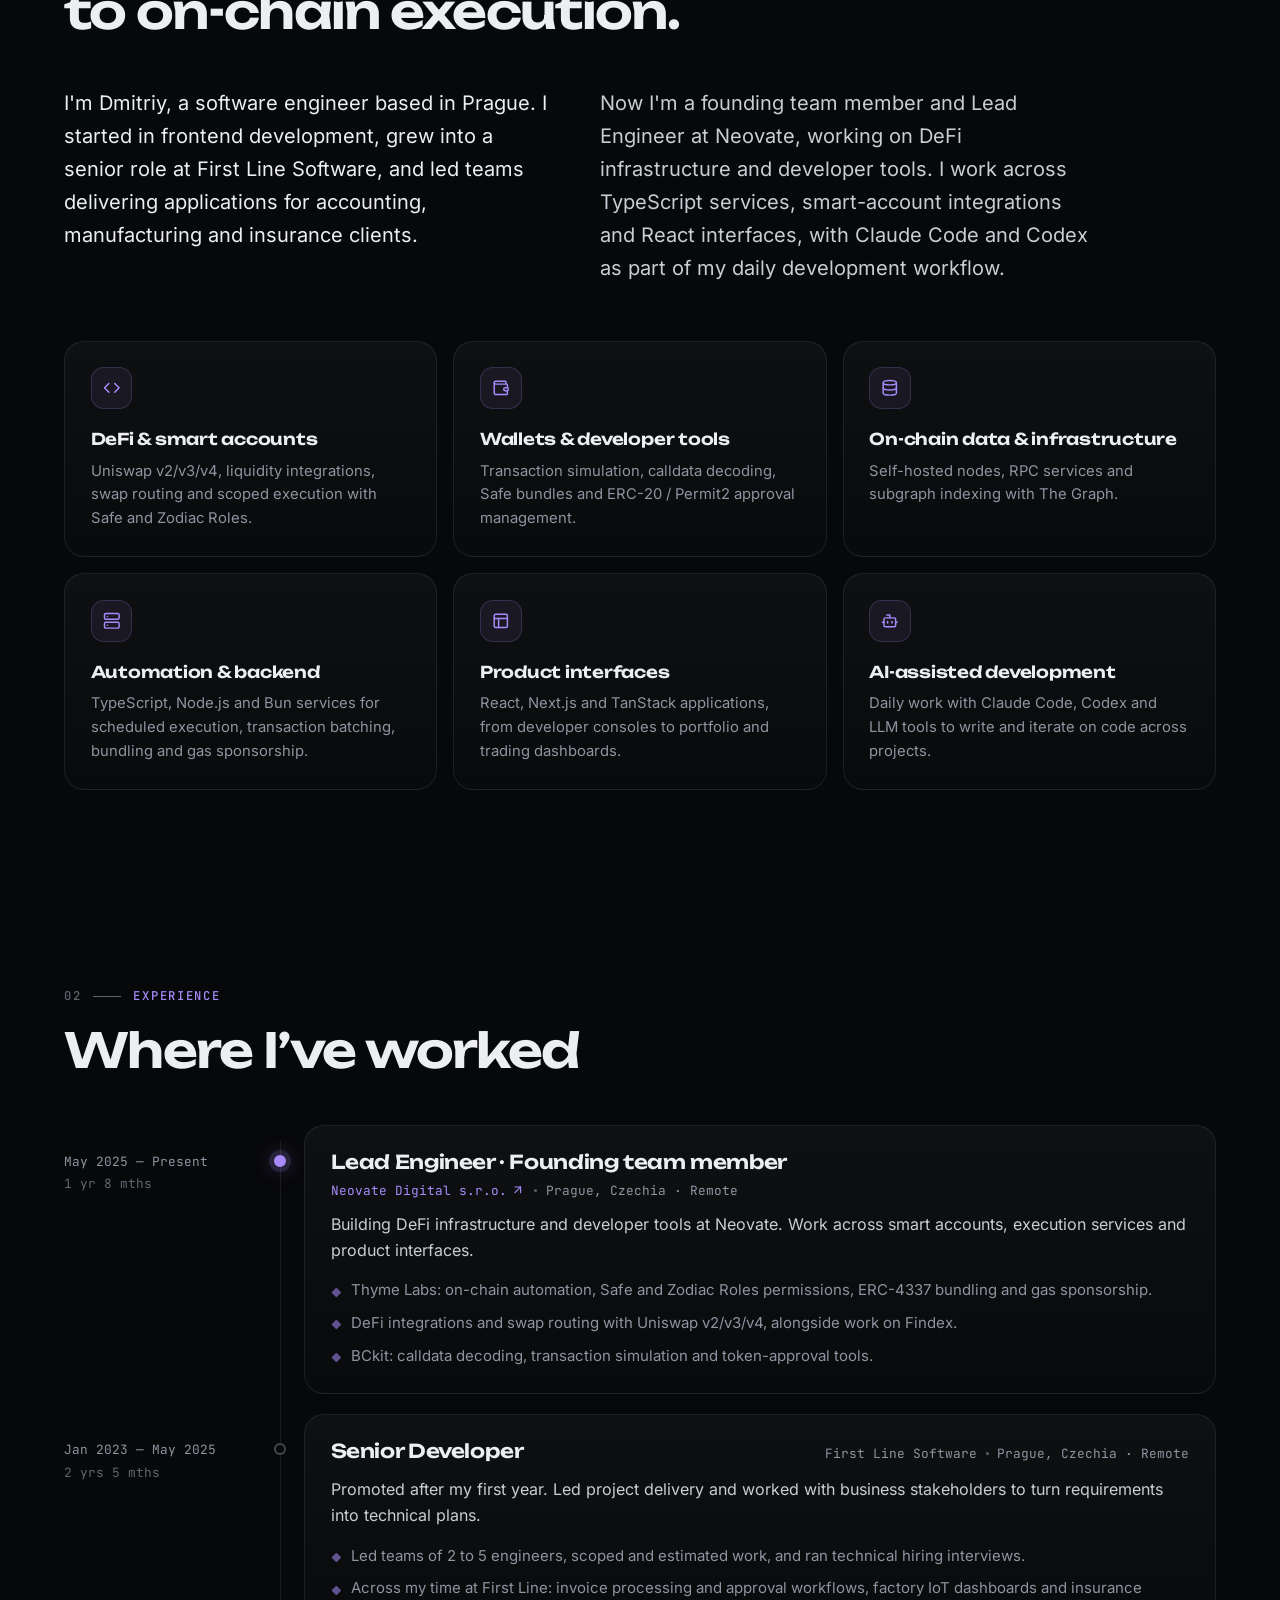
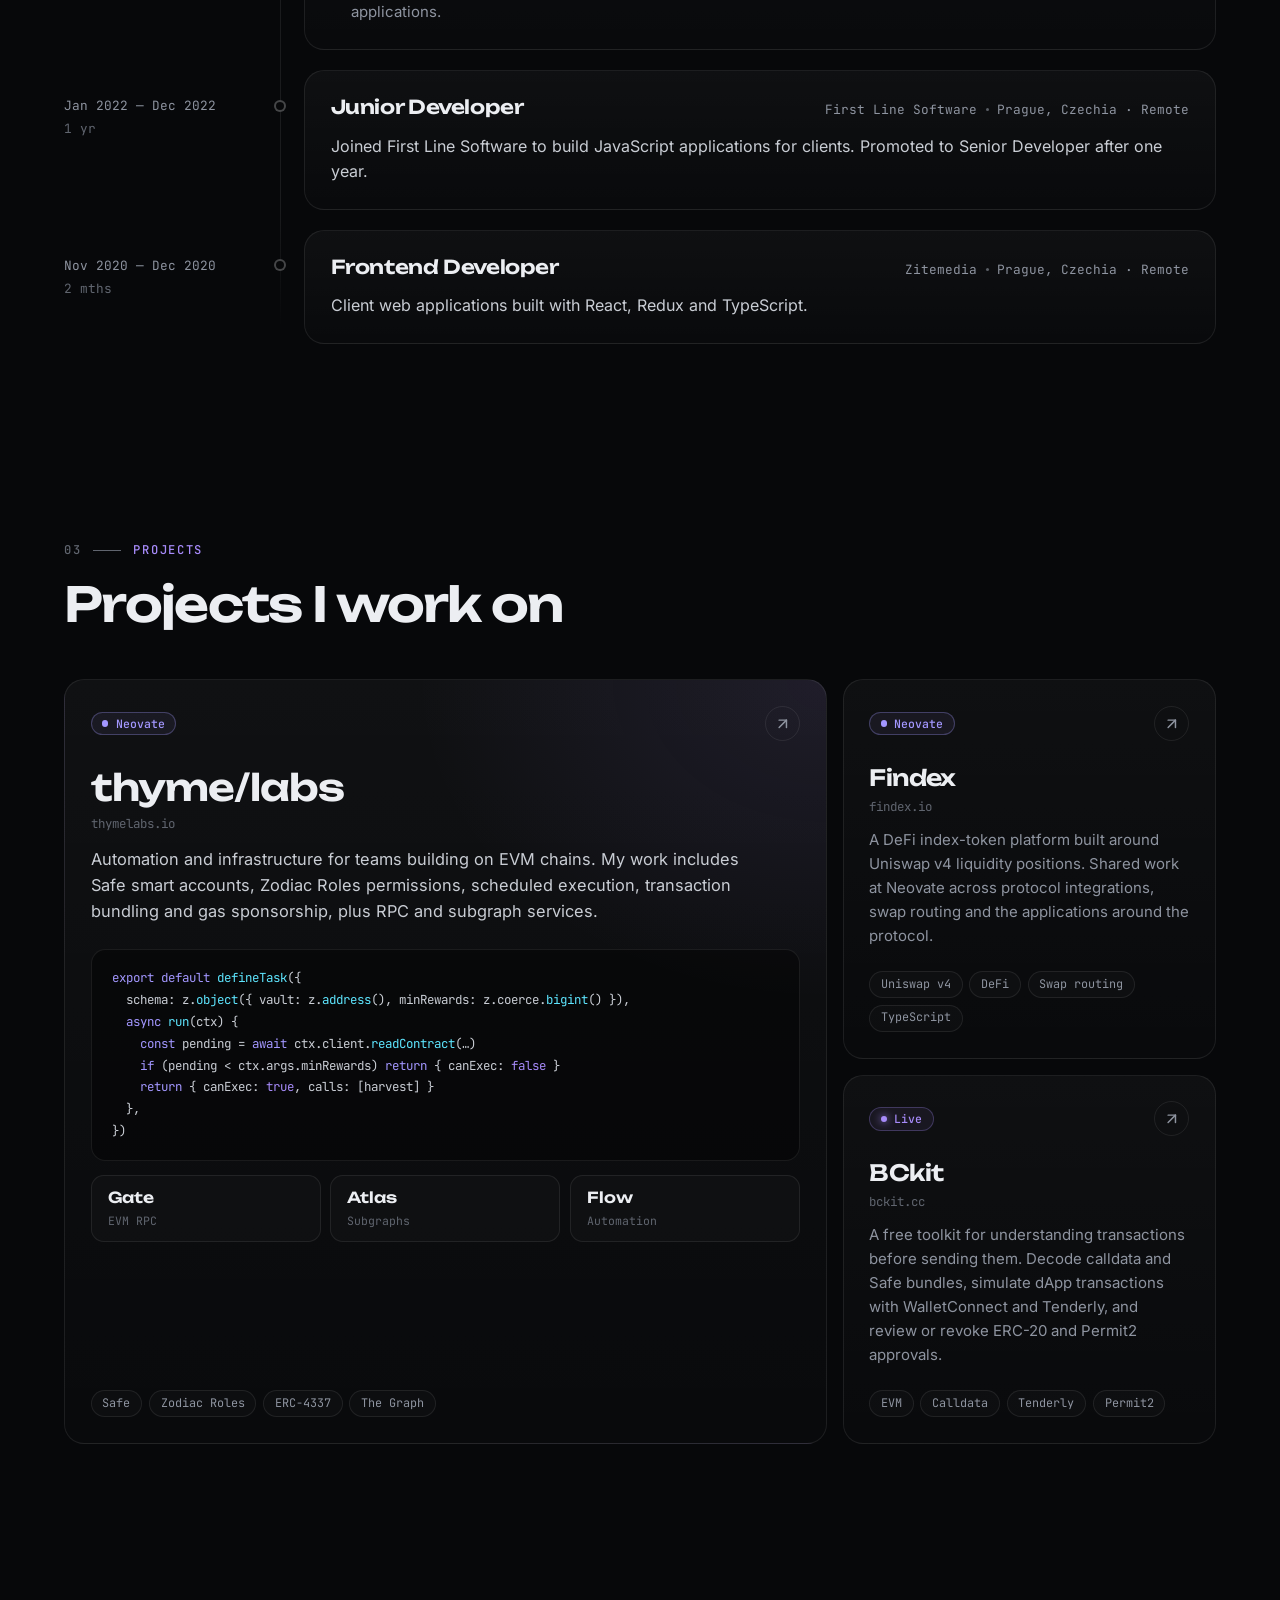
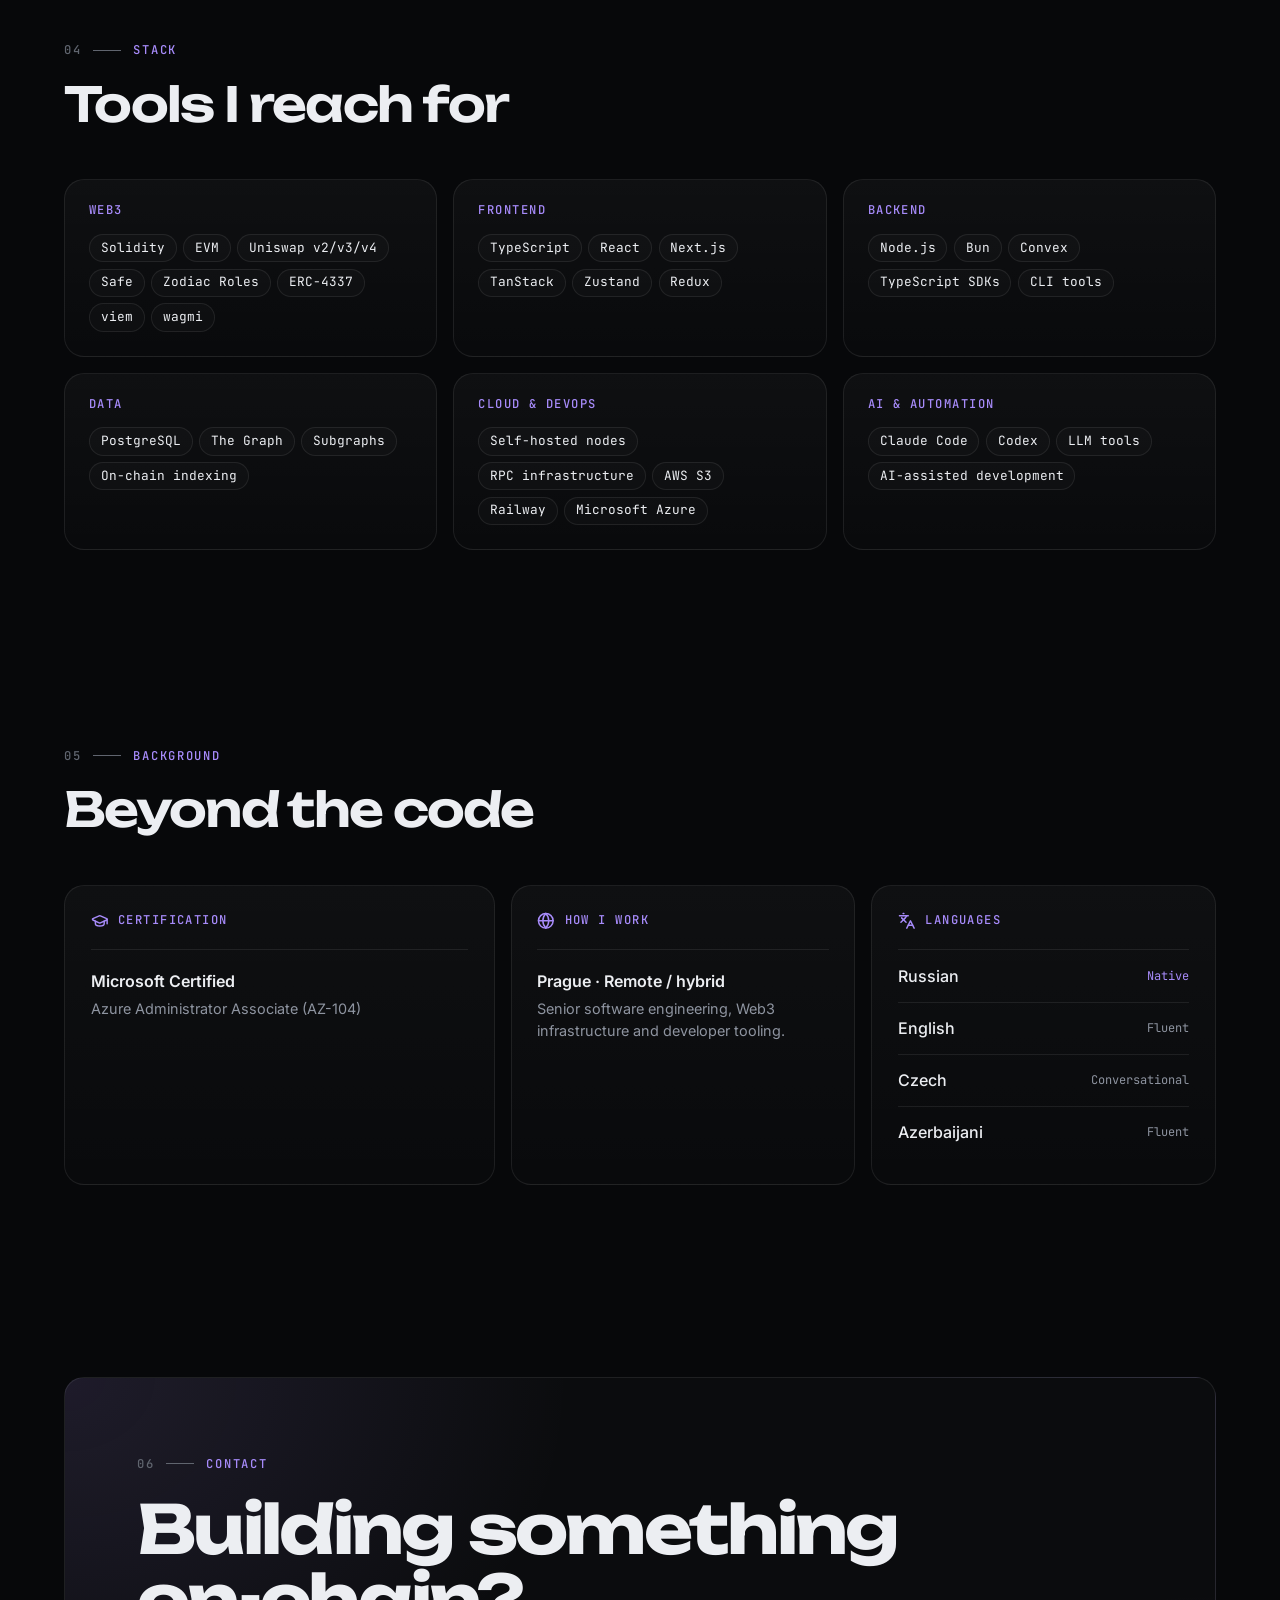
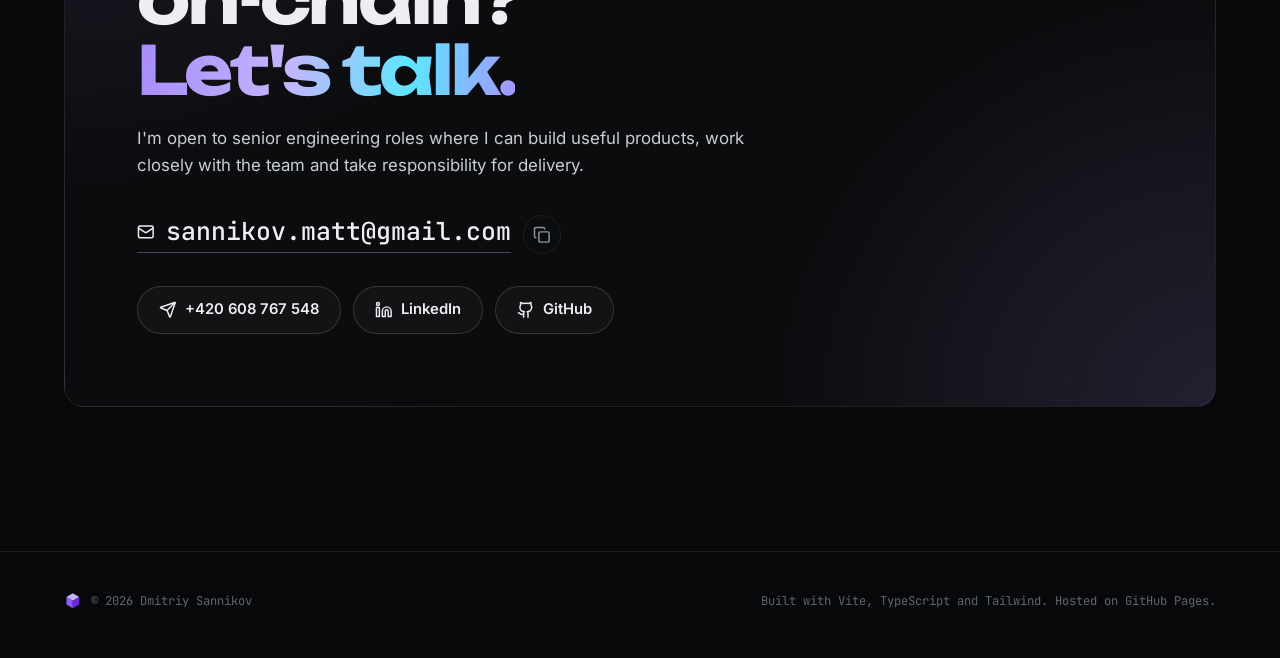
==== commit 55466c52: "Deploy spoken languages preview" ====
--- a/index.html
+++ b/index.html
@@ -40,7 +40,8 @@
         "sameAs": ["https://github.com/sannikovmatt", "https://www.linkedin.com/in/dmitriy-sannikov/"]
       }
     </script>
-    <script type="module" src="/src/main.ts"></script>
+    <script type="module" crossorigin src="/assets/index-CpKDqJ05.js"></script>
+    <link rel="stylesheet" crossorigin href="/assets/index-CGf70ABP.css">
   </head>
   <body>
     <div id="app">
--- a/assets/index-CGf70ABP.css
+++ b/assets/index-CGf70ABP.css
@@ -0,0 +1 @@
+@font-face{font-family:Unbounded Variable;font-style:normal;font-display:swap;font-weight:200 900;src:url([data-uri])format("woff2-variations");unicode-range:U+460-52F,U+1C80-1C8A,U+20B4,U+2DE0-2DFF,U+A640-A69F,U+FE2E-FE2F}@font-face{font-family:Unbounded Variable;font-style:normal;font-display:swap;font-weight:200 900;src:url(/assets/unbounded-cyrillic-wght-normal-C627f1f8.woff2)format("woff2-variations");unicode-range:U+301,U+400-45F,U+490-491,U+4B0-4B1,U+2116}@font-face{font-family:Unbounded Variable;font-style:normal;font-display:swap;font-weight:200 900;src:url(/assets/unbounded-vietnamese-wght-normal-rat7GD3o.woff2)format("woff2-variations");unicode-range:U+102-103,U+110-111,U+128-129,U+168-169,U+1A0-1A1,U+1AF-1B0,U+300-301,U+303-304,U+308-309,U+323,U+329,U+1EA0-1EF9,U+20AB}@font-face{font-family:Unbounded Variable;font-style:normal;font-display:swap;font-weight:200 900;src:url(/assets/unbounded-latin-ext-wght-normal-D6H-S6MW.woff2)format("woff2-variations");unicode-range:U+100-2BA,U+2BD-2C5,U+2C7-2CC,U+2CE-2D7,U+2DD-2FF,U+304,U+308,U+329,U+1D00-1DBF,U+1E00-1E9F,U+1EF2-1EFF,U+2020,U+20A0-20AB,U+20AD-20C0,U+2113,U+2C60-2C7F,U+A720-A7FF}@font-face{font-family:Unbounded Variable;font-style:normal;font-display:swap;font-weight:200 900;src:url(/assets/unbounded-latin-wght-normal-D5afBTBx.woff2)format("woff2-variations");unicode-range:U+??,U+131,U+152-153,U+2BB-2BC,U+2C6,U+2DA,U+2DC,U+304,U+308,U+329,U+2000-206F,U+20AC,U+2122,U+2191,U+2193,U+2212,U+2215,U+FEFF,U+FFFD}@font-face{font-family:Inter Variable;font-style:normal;font-display:swap;font-weight:100 900;src:url(/assets/inter-cyrillic-ext-wght-normal-BOeWTOD4.woff2)format("woff2-variations");unicode-range:U+460-52F,U+1C80-1C8A,U+20B4,U+2DE0-2DFF,U+A640-A69F,U+FE2E-FE2F}@font-face{font-family:Inter Variable;font-style:normal;font-display:swap;font-weight:100 900;src:url(/assets/inter-cyrillic-wght-normal-DqGufNeO.woff2)format("woff2-variations");unicode-range:U+301,U+400-45F,U+490-491,U+4B0-4B1,U+2116}@font-face{font-family:Inter Variable;font-style:normal;font-display:swap;font-weight:100 900;src:url(/assets/inter-greek-ext-wght-normal-DlzME5K_.woff2)format("woff2-variations");unicode-range:U+1F??}@font-face{font-family:Inter Variable;font-style:normal;font-display:swap;font-weight:100 900;src:url(/assets/inter-greek-wght-normal-CkhJZR-_.woff2)format("woff2-variations");unicode-range:U+370-377,U+37A-37F,U+384-38A,U+38C,U+38E-3A1,U+3A3-3FF}@font-face{font-family:Inter Variable;font-style:normal;font-display:swap;font-weight:100 900;src:url(/assets/inter-vietnamese-wght-normal-CBcvBZtf.woff2)format("woff2-variations");unicode-range:U+102-103,U+110-111,U+128-129,U+168-169,U+1A0-1A1,U+1AF-1B0,U+300-301,U+303-304,U+308-309,U+323,U+329,U+1EA0-1EF9,U+20AB}@font-face{font-family:Inter Variable;font-style:normal;font-display:swap;font-weight:100 900;src:url(/assets/inter-latin-ext-wght-normal-DO1Apj_S.woff2)format("woff2-variations");unicode-range:U+100-2BA,U+2BD-2C5,U+2C7-2CC,U+2CE-2D7,U+2DD-2FF,U+304,U+308,U+329,U+1D00-1DBF,U+1E00-1E9F,U+1EF2-1EFF,U+2020,U+20A0-20AB,U+20AD-20C0,U+2113,U+2C60-2C7F,U+A720-A7FF}@font-face{font-family:Inter Variable;font-style:normal;font-display:swap;font-weight:100 900;src:url(/assets/inter-latin-wght-normal-Dx4kXJAl.woff2)format("woff2-variations");unicode-range:U+??,U+131,U+152-153,U+2BB-2BC,U+2C6,U+2DA,U+2DC,U+304,U+308,U+329,U+2000-206F,U+20AC,U+2122,U+2191,U+2193,U+2212,U+2215,U+FEFF,U+FFFD}@font-face{font-family:JetBrains Mono Variable;font-style:normal;font-display:swap;font-weight:100 800;src:url([data-uri])format("woff2-variations");unicode-range:U+460-52F,U+1C80-1C8A,U+20B4,U+2DE0-2DFF,U+A640-A69F,U+FE2E-FE2F}@font-face{font-family:JetBrains Mono Variable;font-style:normal;font-display:swap;font-weight:100 800;src:url(/assets/jetbrains-mono-cyrillic-wght-normal-D73BlboJ.woff2)format("woff2-variations");unicode-range:U+301,U+400-45F,U+490-491,U+4B0-4B1,U+2116}@font-face{font-family:JetBrains Mono Variable;font-style:normal;font-display:swap;font-weight:100 800;src:url(/assets/jetbrains-mono-greek-wght-normal-Bw9x6K1M.woff2)format("woff2-variations");unicode-range:U+370-377,U+37A-37F,U+384-38A,U+38C,U+38E-3A1,U+3A3-3FF}@font-face{font-family:JetBrains Mono Variable;font-style:normal;font-display:swap;font-weight:100 800;src:url(/assets/jetbrains-mono-vietnamese-wght-normal-Bt-aOZkq.woff2)format("woff2-variations");unicode-range:U+102-103,U+110-111,U+128-129,U+168-169,U+1A0-1A1,U+1AF-1B0,U+300-301,U+303-304,U+308-309,U+323,U+329,U+1EA0-1EF9,U+20AB}@font-face{font-family:JetBrains Mono Variable;font-style:normal;font-display:swap;font-weight:100 800;src:url(/assets/jetbrains-mono-latin-ext-wght-normal-DBQx-q_a.woff2)format("woff2-variations");unicode-range:U+100-2BA,U+2BD-2C5,U+2C7-2CC,U+2CE-2D7,U+2DD-2FF,U+304,U+308,U+329,U+1D00-1DBF,U+1E00-1E9F,U+1EF2-1EFF,U+2020,U+20A0-20AB,U+20AD-20C0,U+2113,U+2C60-2C7F,U+A720-A7FF}@font-face{font-family:JetBrains Mono Variable;font-style:normal;font-display:swap;font-weight:100 800;src:url(/assets/jetbrains-mono-latin-wght-normal-B9CIFXIH.woff2)format("woff2-variations");unicode-range:U+??,U+131,U+152-153,U+2BB-2BC,U+2C6,U+2DA,U+2DC,U+304,U+308,U+329,U+2000-206F,U+20AC,U+2122,U+2191,U+2193,U+2212,U+2215,U+FEFF,U+FFFD}@layer properties{@supports (((-webkit-hyphens:none)) and (not (margin-trim:inline))) or ((-moz-orient:inline) and (not (color:rgb(from red r g b)))){*,:before,:after,::backdrop{--tw-rotate-x:initial;--tw-rotate-y:initial;--tw-rotate-z:initial;--tw-skew-x:initial;--tw-skew-y:initial;--tw-border-style:solid}}}@layer theme{:root,:host{--font-sans:"Inter Variable", "Inter", ui-sans-serif, system-ui, sans-serif;--font-mono:"JetBrains Mono Variable", ui-monospace, SFMono-Regular, monospace;--spacing:.25rem;--default-font-family:var(--font-sans);--default-mono-font-family:var(--font-mono);--font-display:"Unbounded Variable", "Unbounded", ui-sans-serif, system-ui, sans-serif;--color-bg:#07080a;--color-fg:#eceef2;--color-soft:#c9cdd4;--color-muted:#8e94a0;--color-dim:#60656f;--color-line:#ffffff14;--color-accent:#a78bfa;--color-primary:oklch(60.6% .25 292.717);--color-primary-foreground:oklch(96.9% .016 293.756);--color-violet:#a397ff;--color-cyan:#5ee6ff;--color-gold:#ddd6fe}}@layer base{*,:after,:before,::backdrop{box-sizing:border-box;border:0 solid;margin:0;padding:0}::file-selector-button{box-sizing:border-box;border:0 solid;margin:0;padding:0}html,:host{-webkit-text-size-adjust:100%;tab-size:4;line-height:1.5;font-family:var(--default-font-family,-apple-system, BlinkMacSystemFont, "Segoe UI", Roboto, "Helvetica Neue", "Noto Sans", Arial, sans-serif, "Apple Color Emoji", "Segoe UI Emoji", "Segoe UI Symbol", "Noto Color Emoji");font-feature-settings:var(--default-font-feature-settings,normal);font-variation-settings:var(--default-font-variation-settings,normal);-webkit-tap-highlight-color:transparent}hr{height:0;color:inherit;border-top-width:1px}abbr:where([title]){-webkit-text-decoration:underline dotted;text-decoration:underline dotted}h1,h2,h3,h4,h5,h6{font-size:inherit;font-weight:inherit}a{color:inherit;-webkit-text-decoration:inherit;-webkit-text-decoration:inherit;-webkit-text-decoration:inherit;-webkit-text-decoration:inherit;text-decoration:inherit}b,strong{font-weight:bolder}code,kbd,samp,pre{font-family:var(--default-mono-font-family,ui-monospace, SFMono-Regular, Menlo, Monaco, Consolas, "Liberation Mono", "Courier New", monospace);font-feature-settings:var(--default-mono-font-feature-settings,normal);font-variation-settings:var(--default-mono-font-variation-settings,normal);font-size:1em}small{font-size:80%}sub,sup{vertical-align:baseline;font-size:75%;line-height:0;position:relative}sub{bottom:-.25em}sup{top:-.5em}table{text-indent:0;border-color:inherit;border-collapse:collapse}:-moz-focusring:where(:not(iframe)){outline:auto}progress{vertical-align:baseline}summary{display:list-item}ol,ul,menu{list-style:none}img,svg,video,canvas,audio,iframe,embed,object{vertical-align:middle;display:block}img,video{max-width:100%;height:auto}button,input,select,optgroup,textarea{font:inherit;font-feature-settings:inherit;font-variation-settings:inherit;letter-spacing:inherit;color:inherit;opacity:1;background-color:#0000;border-radius:0}::file-selector-button{font:inherit;font-feature-settings:inherit;font-variation-settings:inherit;letter-spacing:inherit;color:inherit;opacity:1;background-color:#0000;border-radius:0}:where(select:is([multiple],[size])) optgroup{font-weight:bolder}:where(select:is([multiple],[size])) optgroup option{padding-inline-start:20px}::file-selector-button{margin-inline-end:4px}::placeholder{opacity:1}@supports (not ((-webkit-appearance:-apple-pay-button))) or (contain-intrinsic-size:1px){::placeholder{color:currentColor}@supports (color:color-mix(in lab, red, red)){::placeholder{color:color-mix(in oklab, currentcolor 50%, transparent)}}}textarea{resize:vertical}::-webkit-search-decoration{-webkit-appearance:none}::-webkit-date-and-time-value{min-height:1lh;text-align:inherit}::-webkit-datetime-edit{display:inline-flex}::-webkit-datetime-edit-fields-wrapper{padding:0}::-webkit-datetime-edit{padding-block:0}::-webkit-datetime-edit-year-field{padding-block:0}::-webkit-datetime-edit-month-field{padding-block:0}::-webkit-datetime-edit-day-field{padding-block:0}::-webkit-datetime-edit-hour-field{padding-block:0}::-webkit-datetime-edit-minute-field{padding-block:0}::-webkit-datetime-edit-second-field{padding-block:0}::-webkit-datetime-edit-millisecond-field{padding-block:0}::-webkit-datetime-edit-meridiem-field{padding-block:0}::-webkit-calendar-picker-indicator{line-height:1}:-moz-ui-invalid{box-shadow:none}button,input:where([type=button],[type=reset],[type=submit]){appearance:button}::file-selector-button{appearance:button}::-webkit-inner-spin-button{height:auto}::-webkit-outer-spin-button{height:auto}[hidden]:where(:not([hidden=until-found])){display:none!important}:root{--lightningcss-light: ;--lightningcss-dark:initial;color-scheme:dark}html{scroll-behavior:smooth;scroll-padding-top:5rem}html,body{overflow-x:clip}body{background:var(--color-bg);color:var(--color-fg);font-family:var(--font-sans);-webkit-font-smoothing:antialiased;position:relative}::selection{background:var(--color-accent);color:#0a0b0d}:focus-visible{outline:2px solid var(--color-accent);outline-offset:3px}button{cursor:pointer}body:before,body:after{content:"";pointer-events:none;z-index:-1;position:absolute;inset:0 0 auto}body:before{background-image:linear-gradient(#ffffff0a 1px,#0000 1px),linear-gradient(90deg,#ffffff0a 1px,#0000 1px);background-size:64px 64px;height:130vh;-webkit-mask-image:radial-gradient(75% 60% at 50% 0,#000 25%,#0000 80%);mask-image:radial-gradient(75% 60% at 50% 0,#000 25%,#0000 80%)}body:after{filter:blur(30px);background:radial-gradient(36% 42% at 22% 28%,#a78bfa24,#0000 70%),radial-gradient(34% 40% at 82% 18%,#a397ff2e,#0000 70%),radial-gradient(30% 30% at 60% 60%,#5ee6ff12,#0000 70%);height:110vh;animation:20s ease-in-out infinite alternate drift}}@layer components{.wrap{width:100%;max-width:76rem;margin-inline:auto;padding-inline:1.25rem}@media (width>=768px){.wrap{padding-inline:2rem}}.icon{flex:none;width:1.1rem;height:1.1rem}.icon-sm{flex:none;width:.85rem;height:.85rem}.logo{flex:none;width:1.65rem;height:1.65rem}.logo-sm{width:1.1rem;height:1.1rem}.sep{opacity:.6;background:currentColor;border-radius:99px;width:3px;height:3px;margin-inline:.55rem;display:inline-block}.text-gradient{background:linear-gradient(95deg, var(--color-accent) 0%, #c4b5fd 40%, var(--color-cyan) 72%, var(--color-violet) 100%);color:#0000;-webkit-background-clip:text;background-clip:text}.nav{z-index:50;border-bottom:1px solid #0000;transition:background .3s,border-color .3s;position:fixed;inset:0 0 auto}.nav.is-scrolled{border-color:var(--color-line);-webkit-backdrop-filter:blur(14px)saturate(140%);backdrop-filter:blur(14px)saturate(140%);background:#07080ab8}.nav-inner{justify-content:space-between;align-items:center;gap:1rem;height:4rem;display:flex}.brand{font:600 .95rem/1 var(--font-display);letter-spacing:-.01em;align-items:center;gap:.6rem;display:inline-flex}.nav-links{color:var(--color-muted);gap:.15rem;font-size:.875rem;display:none}@media (width>=960px){.nav-links{display:flex}}.nav-links a{border-radius:999px;padding:.45rem .85rem;transition:color .2s,background .2s}.nav-links a:hover{color:var(--color-fg)}.nav-links a[aria-current]{color:var(--color-fg);background:#ffffff0f}.lang{border:1px solid var(--color-line);background:#ffffff05;border-radius:999px;padding:3px;display:flex}.lang button{font:600 .68rem/1 var(--font-mono);text-transform:uppercase;letter-spacing:.05em;color:var(--color-muted);border-radius:999px;padding:.5rem .62rem;transition:color .2s,background .2s}.lang button:hover{color:var(--color-fg)}.lang button[aria-pressed=true]{background:var(--color-accent);color:#0a0b0d}.btn-icon{border:1px solid var(--color-line);width:2.4rem;height:2.4rem;color:var(--color-muted);border-radius:999px;flex:none;place-items:center;transition:color .2s,border-color .2s;display:inline-grid}.btn-icon:hover{color:var(--color-fg);border-color:#ffffff38}.btn-icon.is-done{color:var(--color-accent);border-color:#a78bfa73}.btn{white-space:nowrap;border-radius:999px;align-items:center;gap:.55rem;height:3rem;padding:0 1.3rem;font-size:.925rem;font-weight:600;transition:transform .2s,background .2s,border-color .2s,box-shadow .2s;display:inline-flex}.btn:active{transform:translateY(1px)}.btn-primary{background:var(--color-primary);color:var(--color-primary-foreground)}.btn-primary:hover{transform:translateY(-1px);box-shadow:0 10px 34px -10px #a78bfaa6}.btn-ghost{background:#ffffff08;border:1px solid #ffffff24}.btn-ghost:hover{background:#ffffff0f;border-color:#ffffff4d}.card{isolation:isolate;border:1px solid var(--color-line);background:linear-gradient(#ffffff09,#ffffff03);border-radius:1.25rem;transition:border-color .3s;position:relative;overflow:hidden}.card:before{content:"";z-index:-1;background:radial-gradient(520px circle at var(--mx,50%) var(--my,-60%), #a78bfa13, transparent 45%);opacity:0;pointer-events:none;transition:opacity .35s;position:absolute;inset:0}.card:hover{border-color:#ffffff26}.card:hover:before{opacity:1}.hero{padding-top:8rem;padding-bottom:3.5rem}@media (width>=1024px){.hero{padding-top:10rem}}.hero-grid{align-items:center;gap:3.5rem;display:grid}@media (width>=1024px){.hero-grid{grid-template-columns:minmax(0,1.4fr) minmax(0,1fr);gap:3.5rem}}.status{color:#ddd6fe;font:500 .78rem/1 var(--font-mono);background:#a78bfa0f;border:1px solid #a78bfa40;border-radius:999px;align-items:center;gap:.65rem;padding:.45rem .9rem .45rem .75rem;display:inline-flex}.pulse{background:var(--color-accent);border-radius:99px;width:.5rem;height:.5rem;position:relative}.pulse:after{content:"";border-radius:inherit;background:inherit;animation:1.8s cubic-bezier(0,0,.2,1) infinite ping;position:absolute;inset:0}.hero-name{font:700 clamp(2.3rem, 10vw, 4.9rem)/.98 var(--font-display);letter-spacing:-.04em;margin-top:1.75rem}.hero-name span{display:block}.hero-role{font:500 clamp(1rem, 2.2vw, 1.3rem)/1.3 var(--font-mono);margin-top:1.4rem}.hero-role:before{content:"> ";color:var(--color-accent)}.hero-tagline{max-width:34rem;color:var(--color-muted);margin-top:1rem;font-size:clamp(1rem,1.6vw,1.15rem);line-height:1.65}.hero-cta{flex-wrap:wrap;gap:.75rem;margin-top:2rem;display:flex}.hero-meta{color:var(--color-dim);font:.8rem var(--font-mono);flex-wrap:wrap;align-items:center;gap:.45rem;margin-top:1.75rem;display:flex}.hero-meta a{align-items:center;gap:.45rem;transition:color .2s;display:inline-flex}.hero-meta a:hover{color:var(--color-fg)}.hero .reveal:nth-child(2){transition-delay:60ms}.hero .reveal:nth-child(3){transition-delay:.12s}.hero .reveal:nth-child(4){transition-delay:.18s}.hero .reveal:nth-child(5){transition-delay:.24s}.hero .reveal:nth-child(6){transition-delay:.3s}.receipt{font:.8rem/1.4 var(--font-mono);background:linear-gradient(#16181deb,#0c0d10eb);transition-delay:.2s;box-shadow:0 40px 90px -40px #000000e6,0 0 60px -20px #a78bfa1f}@media (width>=1024px){.receipt{transition:transform .7s cubic-bezier(.2,.7,.2,1),opacity .8s,translate .8s,border-color .3s;transform:perspective(1400px)rotateY(-9deg)rotateX(4deg)}.receipt:hover{transform:none}}.rc-bar{border-bottom:1px solid var(--color-line);color:var(--color-dim);justify-content:space-between;align-items:center;padding:.8rem 1.1rem;font-size:.72rem;display:flex}.rc-dots{gap:6px;display:flex}.rc-dots i{background:#ffffff1f;border-radius:99px;width:10px;height:10px}.rc-dots i:first-child{background:var(--color-accent)}.rc-body{padding:.5rem 1.1rem 1rem}.rc-row{border-bottom:1px dashed #ffffff12;grid-template-columns:5.5rem minmax(0,1fr);align-items:center;gap:1rem;padding:.6rem 0;display:grid}.rc-row:last-child{border-bottom:0}.rc-k{color:var(--color-dim)}.rc-v{white-space:nowrap;align-items:center;gap:.4rem;min-width:0;display:flex;overflow:hidden}.rc-status{color:var(--color-gold);background:#ddd6fe1a;border-radius:.4rem;align-items:center;gap:.45rem;padding:.28rem .6rem;transition:background .3s,color .3s;display:inline-flex}.rc-status.is-ok{color:var(--color-accent);background:#a78bfa1f}.rc-spin{border:2px solid;border-right-color:#0000;border-radius:99px;width:.7rem;height:.7rem;animation:.8s linear infinite spin}.rc-method{color:var(--color-violet)}.rc-input{border:1px solid var(--color-line);color:var(--color-muted);background:#00000059;border-radius:.75rem;margin:.6rem 0;padding:.85rem 1rem;font-size:.75rem;line-height:1.75;overflow-x:auto}.rc-input .c{color:var(--color-dim)}.rc-input .k{color:var(--color-cyan)}.rc-input .s{color:#ddd6fe}[data-block].tick{animation:1s tick}.stats{border:1px solid var(--color-line);background:var(--color-line);border-radius:1.25rem;grid-template-columns:repeat(2,minmax(0,1fr));gap:1px;margin-top:4.5rem;display:grid;overflow:hidden}@media (width>=960px){.stats{grid-template-columns:repeat(4,minmax(0,1fr))}}.stat{background:#0a0b0e;flex-direction:column-reverse;justify-content:flex-end;gap:.6rem;padding:1.5rem;display:flex}.stat dd{font:700 clamp(1.8rem, 3.6vw, 2.6rem)/1 var(--font-display);letter-spacing:-.03em}.stat:first-child dd{color:var(--color-accent)}.stat dt{color:var(--color-muted);font-size:.85rem;line-height:1.45}.marquee{border-block:1px solid var(--color-line);padding:1.1rem 0;overflow:hidden;-webkit-mask-image:linear-gradient(90deg,#0000,#000 10% 90%,#0000);mask-image:linear-gradient(90deg,#0000,#000 10% 90%,#0000)}.marquee-track{width:max-content;color:var(--color-dim);font:500 .9rem var(--font-mono);gap:2.5rem;animation:70s linear infinite marquee;display:flex}.marquee-track span{white-space:nowrap;align-items:center;gap:2.5rem;display:inline-flex}.marquee-track span:after{content:"";background:var(--color-accent);opacity:.7;width:5px;height:5px;transform:rotate(45deg)}.marquee:hover .marquee-track{animation-play-state:paused}.section{padding-block:4.5rem}@media (width>=768px){.section{padding-block:6rem}}.sec-head{max-width:52rem;margin-bottom:3rem}.eyebrow{color:var(--color-accent);font:500 .76rem/1 var(--font-mono);text-transform:uppercase;letter-spacing:.14em;align-items:center;gap:.75rem;display:inline-flex}.eyebrow span{color:var(--color-dim);align-items:center;gap:.75rem;display:inline-flex}.eyebrow span:after{content:"";background:currentColor;width:1.75rem;height:1px}.sec-title{font:600 clamp(1.75rem, 4.2vw, 3rem)/1.12 var(--font-display);letter-spacing:-.035em;text-wrap:balance;margin-top:1.1rem}.about-text{max-width:64rem;color:var(--color-soft);gap:1.25rem;font-size:clamp(1.05rem,1.8vw,1.25rem);line-height:1.65;display:grid}@media (width>=960px){.about-text{grid-template-columns:1fr 1fr;gap:3rem}}.about-text p:first-child{color:var(--color-fg)}.services{gap:1rem;margin-top:3.5rem;display:grid}@media (width>=640px){.services{grid-template-columns:repeat(2,minmax(0,1fr))}}@media (width>=1024px){.services{grid-template-columns:repeat(3,minmax(0,1fr))}}.service{padding:1.6rem}.service-icon{width:2.6rem;height:2.6rem;color:var(--color-accent);background:#a78bfa14;border:1px solid #a78bfa33;border-radius:.8rem;place-items:center;display:inline-grid}.service h3{font:600 1.02rem/1.3 var(--font-display);letter-spacing:-.015em;margin-top:1.25rem}.service p{color:var(--color-muted);margin-top:.6rem;font-size:.925rem;line-height:1.6}.timeline{gap:1.25rem;display:grid;position:relative}.job{gap:.75rem;display:grid;position:relative}.job-when{color:var(--color-muted);font:.8rem/1.4 var(--font-mono);flex-wrap:wrap;gap:.3rem .9rem;display:flex}.job-dur{color:var(--color-dim)}.job-dot{display:none}@media (width>=960px){.timeline:before{content:"";background:linear-gradient(var(--color-line) 85%, transparent);width:1px;position:absolute;top:1rem;bottom:1rem;left:13.5rem}.job{grid-template-columns:12rem 3rem minmax(0,1fr);gap:0}.job-when{flex-direction:column;padding-top:1.7rem}.job-dot{z-index:1;background:var(--color-bg);border:2px solid #ffffff40;border-radius:99px;justify-self:center;width:.75rem;height:.75rem;margin-top:1.85rem;display:block;position:relative}.job.is-current .job-dot{border-color:var(--color-accent);background:var(--color-accent);box-shadow:0 0 0 5px #a78bfa24,0 0 20px #a78bfa99}}.job-card{padding:1.5rem 1.6rem}.job-card header{flex-wrap:wrap;justify-content:space-between;align-items:baseline;gap:.4rem 1rem;display:flex}.job-card h3{font:600 1.2rem/1.3 var(--font-display);letter-spacing:-.02em}.job-org{color:var(--color-muted);font:.8rem var(--font-mono);flex-wrap:wrap;align-items:center;display:flex}.job-org a{color:var(--color-accent);align-items:center;gap:.3rem;display:inline-flex}.job-org a:hover{text-underline-offset:3px;text-decoration:underline}.job-summary{color:var(--color-soft);margin-top:.85rem;line-height:1.6}.job-card ul{gap:.55rem;margin-top:1rem;display:grid}.job-card li{color:var(--color-muted);padding-left:1.3rem;font-size:.935rem;line-height:1.6;position:relative}.job-card li:before{content:"";background:#a78bfa8c;border-radius:1px;width:.42rem;height:.42rem;position:absolute;top:.62em;left:.12rem;transform:rotate(45deg)}.projects{gap:1rem;display:grid}@media (width>=720px){.projects{grid-template-columns:repeat(2,minmax(0,1fr))}}@media (width>=1100px){.projects{grid-template-columns:repeat(3,minmax(0,1fr))}.project.is-featured{grid-area:span 2/span 2}}.project{flex-direction:column;min-height:16rem;padding:1.6rem;display:flex}.project.is-featured{background:radial-gradient(90% 70% at 100% 0,#a78bfa1a,#0000 60%),linear-gradient(#ffffff0a,#ffffff03)}.project-top{justify-content:space-between;align-items:center;display:flex}.badge{border:1px solid var(--color-line);color:var(--color-muted);font:500 .72rem/1 var(--font-mono);border-radius:999px;align-items:center;gap:.45rem;padding:.32rem .65rem;display:inline-flex}.badge i{background:currentColor;border-radius:99px;width:.4rem;height:.4rem}.badge-live{color:var(--color-accent);background:#a78bfa12;border-color:#a78bfa47}.badge-live i{box-shadow:0 0 8px}.badge-studio{color:var(--color-violet);background:#a397ff12;border-color:#a397ff4d}.badge-oss{color:var(--color-cyan);background:#5ee6ff0f;border-color:#5ee6ff47}.badge-winner{color:var(--color-gold);background:#ddd6fe12;border-color:#ddd6fe4d}.project-go{border:1px solid var(--color-line);width:2.2rem;height:2.2rem;color:var(--color-muted);border-radius:99px;place-items:center;transition:transform .35s,background .35s,color .35s,border-color .35s;display:grid}.project:hover .project-go{background:var(--color-accent);color:#0a0b0d;border-color:#0000;transform:rotate(45deg)}.project h3{font:600 1.4rem/1.2 var(--font-display);letter-spacing:-.025em;margin-top:1.5rem}.project.is-featured h3{font-size:clamp(1.6rem,3vw,2.3rem)}.project-host{color:var(--color-dim);font:.78rem var(--font-mono);margin-top:.35rem}.project-desc{color:var(--color-muted);margin-top:.9rem;font-size:.935rem;line-height:1.6}.project.is-featured .project-desc{max-width:42rem;color:var(--color-soft);font-size:1.02rem}.code{border:1px solid var(--color-line);color:var(--color-soft);font:.78rem/1.75 var(--font-mono);background:#0006;border-radius:.9rem;margin-top:1.5rem;padding:1.1rem 1.25rem;overflow-x:auto}.code .k{color:var(--color-violet)}.code .f{color:var(--color-cyan)}.code .s{color:var(--color-accent)}.modules{grid-template-columns:repeat(3,minmax(0,1fr));gap:.6rem;margin-top:.9rem;display:grid}.modules li{border:1px solid var(--color-line);background:#ffffff05;border-radius:.8rem;gap:.3rem;padding:.85rem 1rem;display:grid}.modules b{font:600 .95rem/1.2 var(--font-display);letter-spacing:-.01em}.modules span{color:var(--color-dim);font:.72rem var(--font-mono)}.tags,.chips{flex-wrap:wrap;gap:.4rem;display:flex}.tags{margin-top:auto;padding-top:1.4rem}.tags li,.chips li{border:1px solid var(--color-line);color:var(--color-muted);font:.74rem/1 var(--font-mono);background:#ffffff05;border-radius:999px;padding:.42rem .68rem}.stack{gap:1rem;display:grid}@media (width>=720px){.stack{grid-template-columns:repeat(2,minmax(0,1fr))}}@media (width>=1100px){.stack{grid-template-columns:repeat(6,minmax(0,1fr))}.stack-group{grid-column:span 2}}.stack-group{padding:1.5rem}.stack-group h3,.info h3{color:var(--color-accent);font:500 .76rem/1 var(--font-mono);text-transform:uppercase;letter-spacing:.12em;align-items:center;gap:.6rem;display:flex}.chips{margin-top:1.1rem}.chips li{color:var(--color-fg);font-size:.8rem;transition:border-color .2s,color .2s}.chips li:hover{color:var(--color-accent);border-color:#a78bfa73}.bg-grid3{gap:1rem;display:grid}@media (width>=960px){.bg-grid3{grid-template-columns:1.25fr 1fr 1fr}}.info{padding:1.6rem}.info-item{border-top:1px solid var(--color-line);margin-top:1.25rem;padding-top:1.25rem}.info-title{font-weight:600;line-height:1.4}.info-title a:hover{color:var(--color-accent)}.info-detail{color:var(--color-muted);margin-top:.3rem;font-size:.9rem;line-height:1.55}.info-when{color:var(--color-dim);font:.78rem var(--font-mono);margin-top:.5rem}.spoken{margin-top:1.25rem;display:grid}.spoken li{border-top:1px solid var(--color-line);justify-content:space-between;align-items:center;gap:1rem;padding:.85rem 0;font-weight:500;display:flex}.level{color:var(--color-muted);font:.75rem var(--font-mono)}.level-native{color:var(--color-accent)}.contact{background:radial-gradient(80% 120% at 0 0,#a78bfa1f,#0000 55%),radial-gradient(70% 120% at 100% 100%,#a397ff26,#0000 55%),#ffffff05;padding:clamp(1.75rem,6vw,4.5rem)}.contact-title{font:700 clamp(1.9rem, 6vw, 4.2rem)/1.05 var(--font-display);letter-spacing:-.04em;text-wrap:balance;margin-top:1.25rem}.contact-body{max-width:38rem;color:var(--color-soft);margin-top:1.25rem;font-size:1.05rem;line-height:1.6}.contact-email{flex-wrap:wrap;align-items:center;gap:.75rem;margin-top:2.25rem;display:flex}.contact-email a{min-width:0;font:500 clamp(.82rem, 3.3vw, 1.55rem) var(--font-mono);overflow-wrap:anywhere;border-bottom:1px solid #a78bfa66;align-items:center;gap:.7rem;padding-bottom:.3rem;transition:color .2s,border-color .2s;display:inline-flex}.contact-email a:hover{color:var(--color-accent);border-color:var(--color-accent)}.contact-links{flex-wrap:wrap;gap:.75rem;margin-top:2rem;display:flex}.footer{border-top:1px solid var(--color-line);color:var(--color-dim);font:.76rem/1.5 var(--font-mono);margin-top:3rem}.footer .wrap{flex-wrap:wrap;justify-content:space-between;gap:1rem;padding-block:2.5rem 3rem;display:flex}.footer p:first-child{align-items:center;gap:.6rem;display:inline-flex}.reveal{opacity:0;transition:opacity .8s cubic-bezier(.2,.7,.2,1),translate .8s cubic-bezier(.2,.7,.2,1),border-color .3s;translate:0 18px}.reveal.is-in{opacity:1;translate:none}}@layer utilities{.container{width:100%}@media (width>=40rem){.container{max-width:40rem}}@media (width>=48rem){.container{max-width:48rem}}@media (width>=64rem){.container{max-width:64rem}}@media (width>=80rem){.container{max-width:80rem}}@media (width>=96rem){.container{max-width:96rem}}.block{display:block}.flex{display:flex}.min-w-0{min-width:0}.transform{transform:var(--tw-rotate-x,) var(--tw-rotate-y,) var(--tw-rotate-z,) var(--tw-skew-x,) var(--tw-skew-y,)}.items-center{align-items:center}.gap-2{gap:calc(var(--spacing) * 2)}.truncate{text-overflow:ellipsis;white-space:nowrap;overflow:hidden}.border{border-style:var(--tw-border-style);border-width:1px}.text-accent{color:var(--color-accent)}}@keyframes drift{to{transform:translate(2%,5%)scale(1.06)}}@keyframes ping{75%,to{opacity:0;transform:scale(2)}}@keyframes spin{to{transform:rotate(360deg)}}@keyframes marquee{to{transform:translate(calc(-50% - 1.25rem))}}@keyframes tick{0%{color:var(--color-accent);text-shadow:0 0 14px #a78bfab3}}@media (prefers-reduced-motion:reduce){html{scroll-behavior:auto}.reveal{opacity:1;transition:none;translate:none}.marquee-track,body:after{animation:none}}#print-cv{display:none}@media print{@page{size:A4;margin:10mm 12mm 12mm;@bottom-left{content:"Dmitriy Sannikov · sannikovmatt.github.io";font:6.8pt Inter Variable,sans-serif;color:#9097a0}@bottom-right{content:counter(page) " / " counter(pages);font:6.8pt Inter Variable,sans-serif;color:#9097a0}}:root{--lightningcss-light:initial;--lightningcss-dark: ;color-scheme:light}html,body{background:#fff!important}body:before,body:after,#app{display:none!important}#print-cv{display:block}}html.print-preview{--lightningcss-light:initial;--lightningcss-dark: ;color-scheme:light;background:#d5d8dd}html.print-preview body{background:0 0}html.print-preview body:before,html.print-preview body:after,html.print-preview #app{display:none}html.print-preview #print-cv{background:#fff;width:210mm;min-height:297mm;margin:2rem auto;padding:10mm 12mm 12mm;display:block;box-shadow:0 12px 48px #0000002e}#print-cv{--ink:#14161a;--text:#33373e;--muted:#646a74;--rule:#e2e5e9;--accent:#6d28d9;--mark:#8b5cf6;color:var(--ink);font:8.4pt/1.42 var(--font-sans);-webkit-print-color-adjust:exact;print-color-adjust:exact}#print-cv a{color:inherit;text-decoration:none}#print-cv .icon{width:3mm;height:3mm;color:var(--ink)}#print-cv .pcv-head{border-bottom:1.2pt solid var(--ink);justify-content:space-between;align-items:flex-start;gap:8mm;padding-bottom:4.5mm;display:flex;position:relative}#print-cv .pcv-head:after{content:"";background:var(--mark);width:26mm;height:3.6pt;position:absolute;bottom:-2.4pt;left:0}#print-cv .pcv-name{align-items:center;gap:3mm;display:flex}#print-cv .pcv-logo{flex:none;width:8.5mm;height:8.5mm}#print-cv .pcv-name h1{font:700 21pt/1.05 var(--font-display);letter-spacing:-.025em}#print-cv .pcv-role{color:var(--accent);margin-top:1.8mm;font-size:10.5pt;font-weight:600}#print-cv .pcv-role span{border-left:.8pt solid var(--rule);color:var(--muted);margin-left:3mm;padding-left:3mm;font-size:8.4pt;font-weight:500}#print-cv .pcv-contacts{color:var(--text);flex-wrap:wrap;gap:1.2mm 4.5mm;margin-top:3mm;font-size:7.9pt;display:flex}#print-cv .pcv-contacts li{align-items:center;gap:1.3mm;display:inline-flex}#print-cv .pcv-qr{color:var(--muted);text-align:center;flex-direction:column;flex:none;align-items:center;gap:1.2mm;font-size:6.4pt;display:flex}#print-cv .pcv-qr svg{width:18mm;height:18mm;color:var(--ink)}#print-cv .pcv-h{font:600 7.8pt/1 var(--font-display);text-transform:uppercase;letter-spacing:.12em;break-after:avoid;align-items:center;gap:2.2mm;margin-bottom:2.2mm;display:flex}#print-cv .pcv-h:before{content:"";background:var(--mark);flex:none;width:1.9mm;height:1.9mm;transform:rotate(45deg)}#print-cv .pcv-h:after{content:"";background:var(--rule);flex:1;height:.6pt}#print-cv .pcv-profile{margin-top:4.4mm}#print-cv .pcv-profile p{color:var(--text);font-size:8.5pt;line-height:1.46}#print-cv .pcv-cols{grid-template-columns:minmax(0,1fr) 58mm;gap:6.5mm;margin-top:4.2mm;display:grid}#print-cv .pcv-job{break-inside:avoid}#print-cv .pcv-job+.pcv-job{margin-top:2.8mm}#print-cv .pcv-job header{justify-content:space-between;align-items:baseline;gap:3mm;display:flex}#print-cv .pcv-job h3{font-size:9.4pt;font-weight:700}#print-cv .pcv-job h3 span{color:var(--accent);font-weight:600}#print-cv .pcv-job header p{color:var(--muted);font:7.4pt var(--font-mono);white-space:nowrap}#print-cv .pcv-sub{color:var(--text);margin-top:.7mm}#print-cv .pcv-job ul{gap:.4mm;margin-top:1mm;display:grid}#print-cv .pcv-job li{color:var(--text);padding-left:3.3mm;position:relative}#print-cv .pcv-job li:before{content:"";background:var(--mark);width:1.25mm;height:1.25mm;position:absolute;top:.6em;left:.45mm;transform:rotate(45deg)}#print-cv aside section+section{margin-top:3.8mm}#print-cv .pcv-skill+.pcv-skill{margin-top:1.6mm}#print-cv .pcv-skill h3{color:var(--muted);text-transform:uppercase;letter-spacing:.07em;font-size:7pt;font-weight:700}#print-cv .pcv-skill p{flex-wrap:wrap;gap:.8mm;margin-top:1mm;display:flex}#print-cv .pcv-skill span{background:#f5f6f8;border:.6pt solid #d6dade;border-radius:1mm;padding:.15mm 1.3mm;font-size:7pt;line-height:1.35}#print-cv .pcv-item{break-inside:avoid}#print-cv .pcv-item+.pcv-item{margin-top:2.2mm}#print-cv .pcv-item h3{font-size:8.6pt;font-weight:700;line-height:1.3}#print-cv .pcv-item p{color:var(--text);font-size:7.9pt}#print-cv .pcv-item .pcv-when{color:var(--muted);font:7.2pt var(--font-mono);margin-top:.4mm}#print-cv .pcv-langs li{border-bottom:.6pt solid var(--rule);justify-content:space-between;gap:2mm;padding:.8mm 0;font-size:8.2pt;display:flex}#print-cv .pcv-langs li span:last-child{color:var(--muted);font-size:7.4pt}#print-cv .pcv-projects-wrap{margin-top:4.2mm}#print-cv .pcv-projects{grid-template-columns:repeat(2,minmax(0,1fr));gap:2.6mm 5mm;display:grid}#print-cv .pcv-projects article{break-inside:avoid}#print-cv .pcv-projects h3{font-size:8.7pt;font-weight:700}#print-cv .pcv-projects h3 a,#print-cv .pcv-projects h3 span{color:var(--accent);font:400 6.9pt var(--font-mono);margin-left:.8mm}#print-cv .pcv-projects p{color:var(--text);margin-top:.5mm;font-size:7.6pt;line-height:1.4}.github-section{padding-bottom:3.5rem}.github-card{padding:clamp(1.25rem,3vw,2rem)}.github-heading{flex-wrap:wrap;justify-content:space-between;align-items:center;gap:1.5rem;display:flex}.github-heading h2{font:600 1.6rem/1.4 var(--font-display);margin-top:.9rem}.github-heading h2 span{color:var(--color-muted);font:400 .95rem var(--font-sans)}.github-scroll{scrollbar-color:#6541a3 transparent;margin-top:2rem;overflow-x:auto}.github-calendar{width:100%;min-width:680px;display:block}.github-calendar text{fill:var(--color-muted);font:10px var(--font-mono)}.github-caption{color:var(--color-muted);font:.72rem var(--font-mono);flex-wrap:wrap;justify-content:space-between;gap:.8rem;margin-top:1rem;display:flex}.github-legend{align-items:center;gap:5px;display:inline-flex}.github-legend i{border-radius:2px;width:10px;height:10px}@property --tw-rotate-x{syntax:"*";inherits:false}@property --tw-rotate-y{syntax:"*";inherits:false}@property --tw-rotate-z{syntax:"*";inherits:false}@property --tw-skew-x{syntax:"*";inherits:false}@property --tw-skew-y{syntax:"*";inherits:false}@property --tw-border-style{syntax:"*";inherits:false;initial-value:solid}
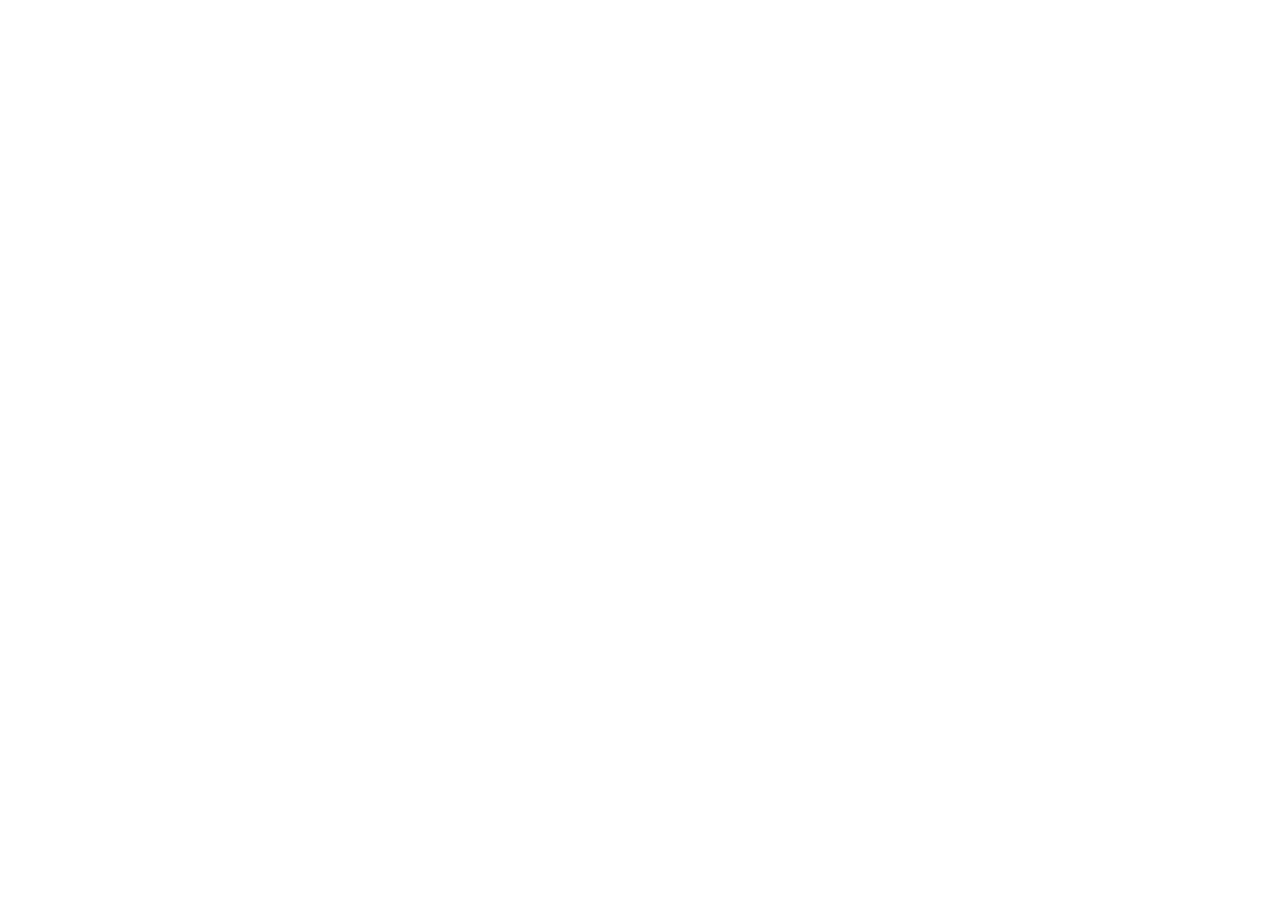
==== commit d04af080: "Use compact EN CZ RU badges on preview" ====
--- a/index.html
+++ b/index.html
@@ -17,7 +17,7 @@
     <meta property="og:site_name" content="Dmitriy Sannikov" />
     <meta property="og:title" content="Dmitriy Sannikov — Senior Software Engineer" />
     <meta property="og:description" content="DeFi infrastructure, smart accounts and developer tools. Thyme Labs, Findex and BCkit." />
-    <meta property="og:image" content="https://sannikovmatt.github.io/og-languages-v5.png" />
+    <meta property="og:image" content="https://sannikovmatt.github.io/og-short-v6.png" />
     <meta property="og:image:alt" content="Dmitriy Sannikov — Senior Software Engineer. DeFi infrastructure, smart accounts and developer tools." />
     <meta property="og:image:type" content="image/png" />
     <meta property="og:image:width" content="1200" />
@@ -25,7 +25,7 @@
     <meta name="twitter:card" content="summary_large_image" />
     <meta name="twitter:title" content="Dmitriy Sannikov — Senior Software Engineer" />
     <meta name="twitter:description" content="DeFi infrastructure, smart accounts and developer tools. Thyme Labs, Findex and BCkit." />
-    <meta name="twitter:image" content="https://sannikovmatt.github.io/og-languages-v5.png" />
+    <meta name="twitter:image" content="https://sannikovmatt.github.io/og-short-v6.png" />
 
     <script type="application/ld+json">
       {
@@ -40,8 +40,7 @@
         "sameAs": ["https://github.com/sannikovmatt", "https://www.linkedin.com/in/dmitriy-sannikov/"]
       }
     </script>
-    <script type="module" crossorigin src="/assets/index-CpKDqJ05.js"></script>
-    <link rel="stylesheet" crossorigin href="/assets/index-CGf70ABP.css">
+    <script type="module" src="/src/main.ts"></script>
   </head>
   <body>
     <div id="app">
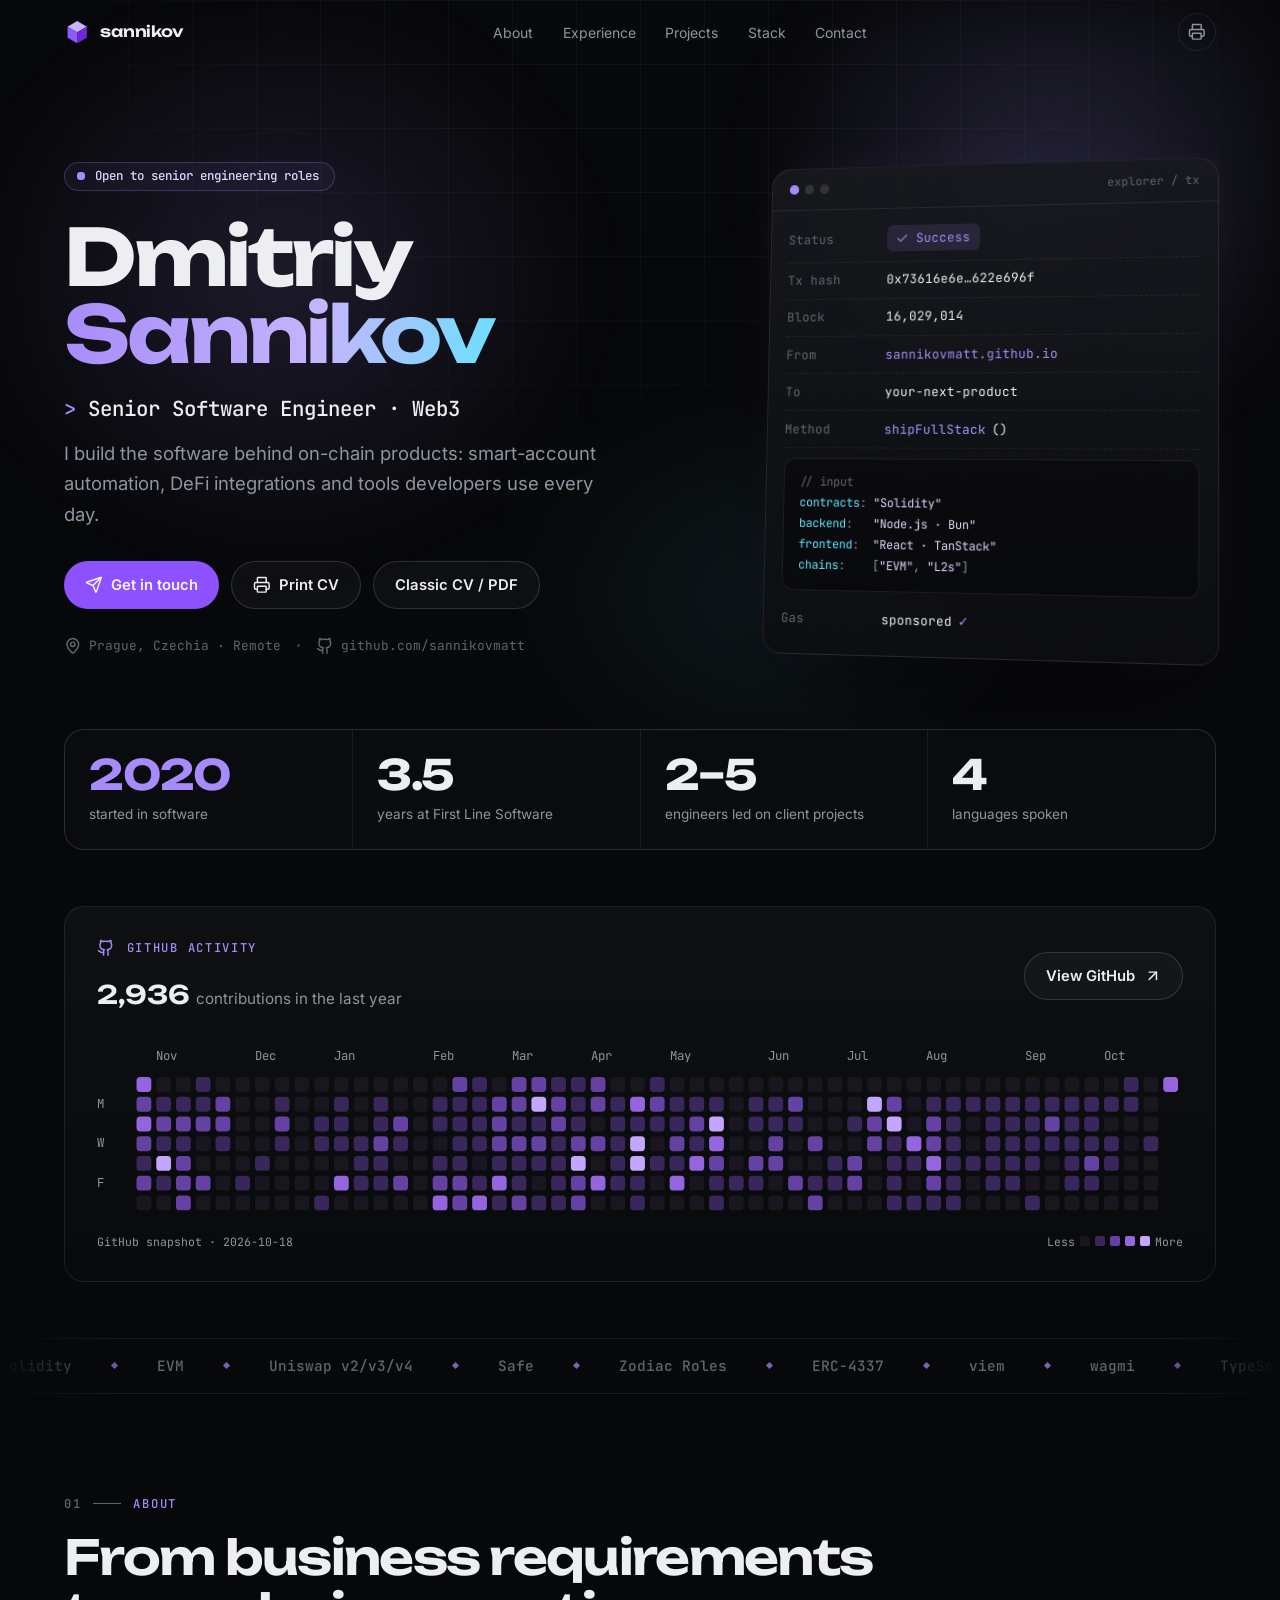
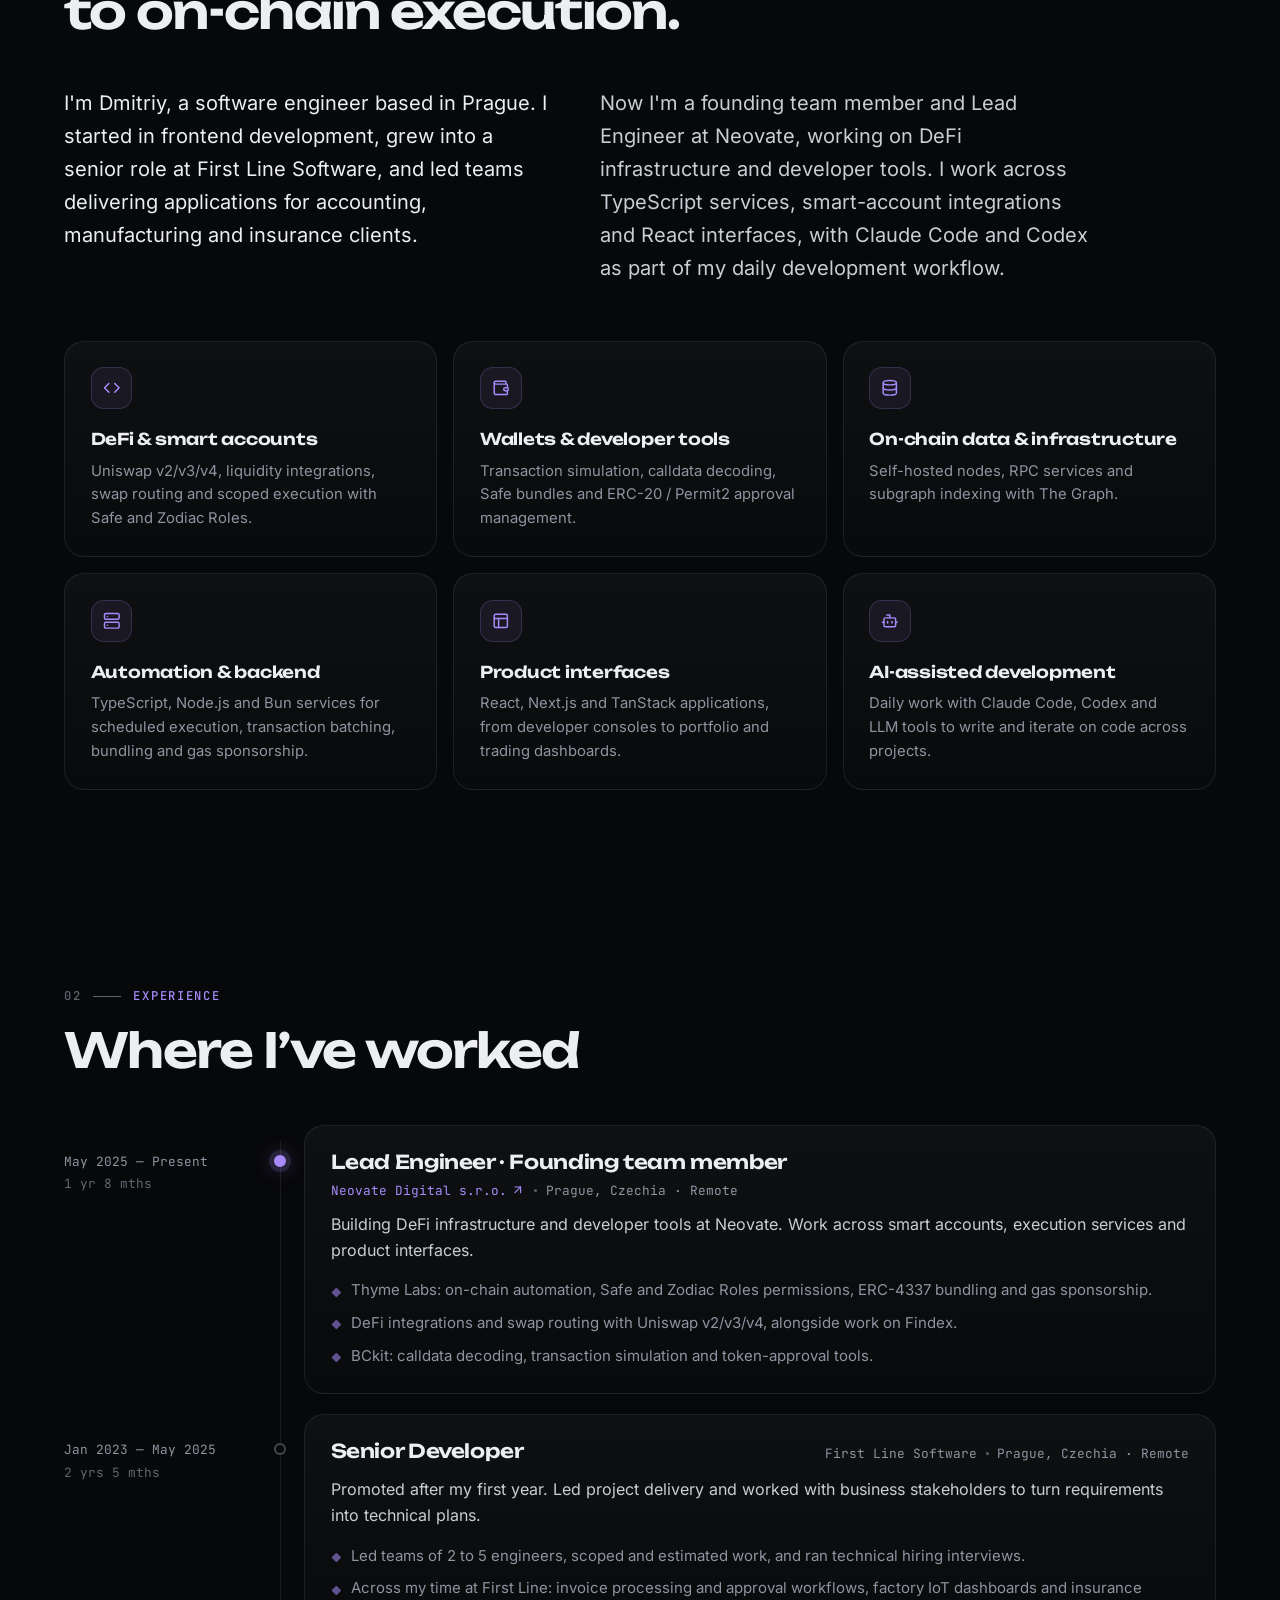
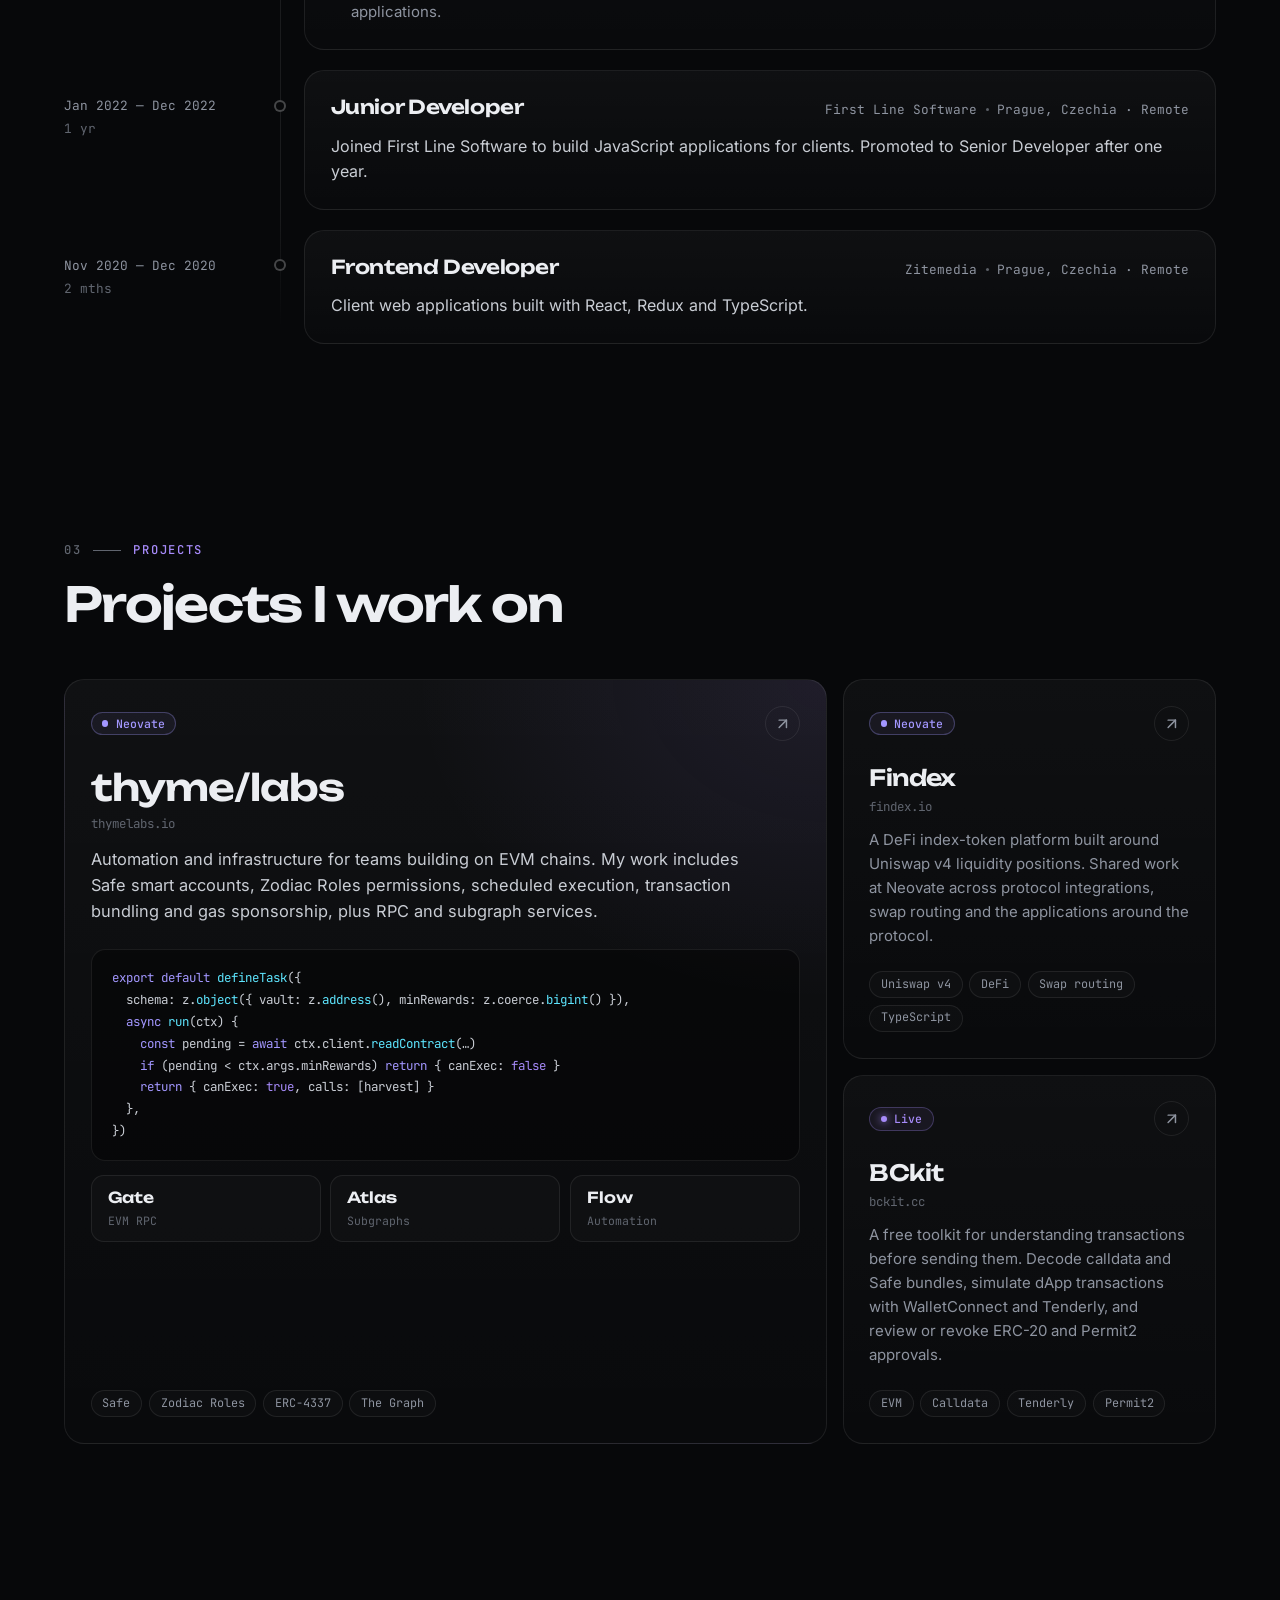
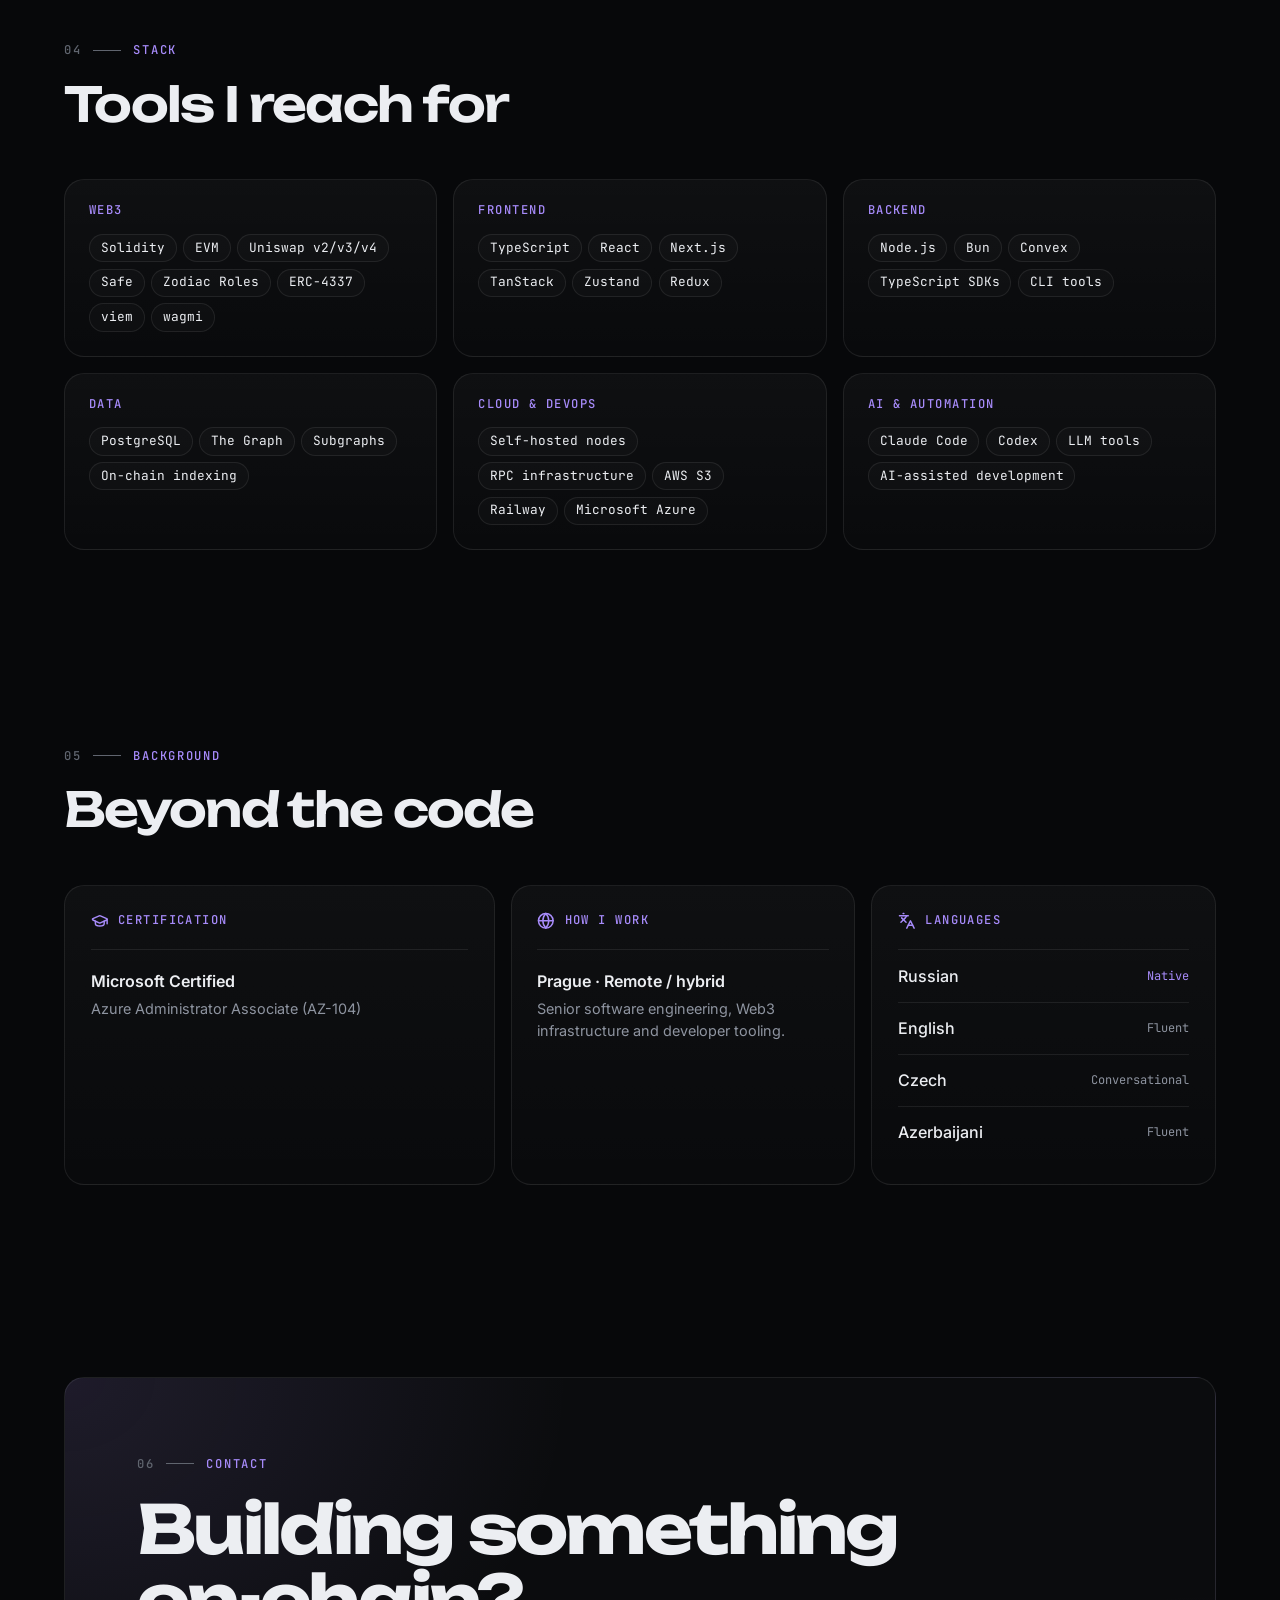
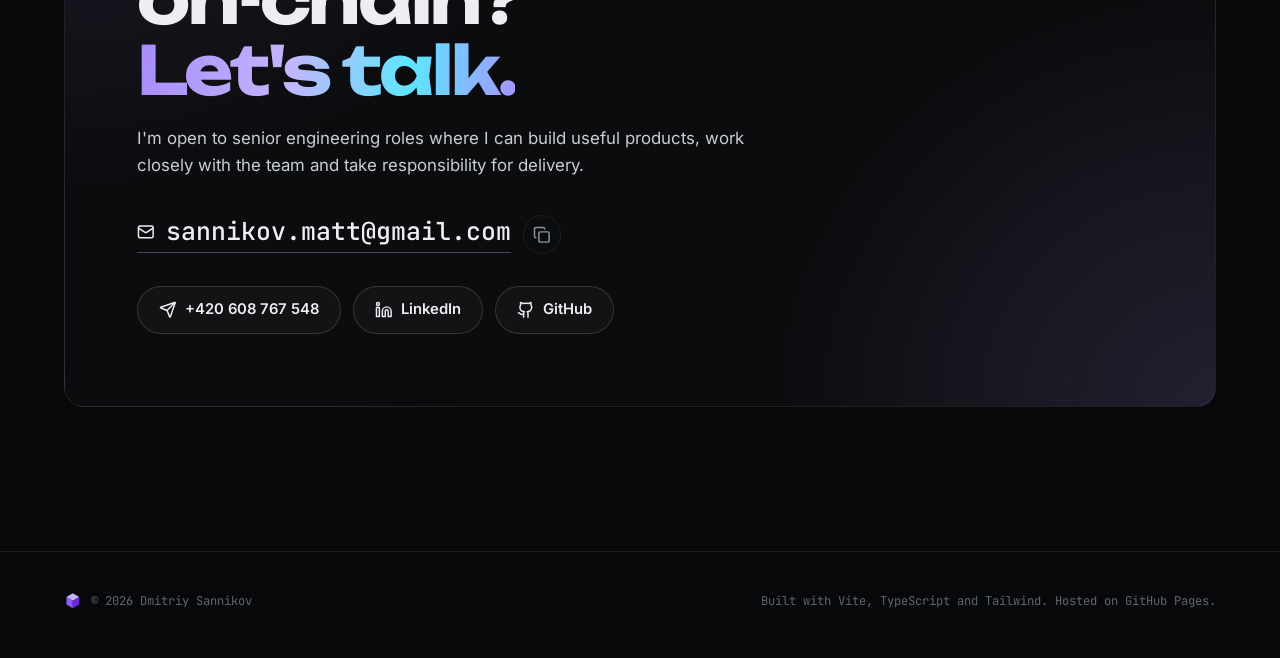
==== commit 0ee1356b: "Deploy compact EN CZ RU preview badges" ====
--- a/index.html
+++ b/index.html
@@ -40,7 +40,8 @@
         "sameAs": ["https://github.com/sannikovmatt", "https://www.linkedin.com/in/dmitriy-sannikov/"]
       }
     </script>
-    <script type="module" src="/src/main.ts"></script>
+    <script type="module" crossorigin src="/assets/index-CpKDqJ05.js"></script>
+    <link rel="stylesheet" crossorigin href="/assets/index-CGf70ABP.css">
   </head>
   <body>
     <div id="app">
--- a/assets/index-CGf70ABP.css
+++ b/assets/index-CGf70ABP.css
@@ -0,0 +1 @@
+@font-face{font-family:Unbounded Variable;font-style:normal;font-display:swap;font-weight:200 900;src:url([data-uri])format("woff2-variations");unicode-range:U+460-52F,U+1C80-1C8A,U+20B4,U+2DE0-2DFF,U+A640-A69F,U+FE2E-FE2F}@font-face{font-family:Unbounded Variable;font-style:normal;font-display:swap;font-weight:200 900;src:url(/assets/unbounded-cyrillic-wght-normal-C627f1f8.woff2)format("woff2-variations");unicode-range:U+301,U+400-45F,U+490-491,U+4B0-4B1,U+2116}@font-face{font-family:Unbounded Variable;font-style:normal;font-display:swap;font-weight:200 900;src:url(/assets/unbounded-vietnamese-wght-normal-rat7GD3o.woff2)format("woff2-variations");unicode-range:U+102-103,U+110-111,U+128-129,U+168-169,U+1A0-1A1,U+1AF-1B0,U+300-301,U+303-304,U+308-309,U+323,U+329,U+1EA0-1EF9,U+20AB}@font-face{font-family:Unbounded Variable;font-style:normal;font-display:swap;font-weight:200 900;src:url(/assets/unbounded-latin-ext-wght-normal-D6H-S6MW.woff2)format("woff2-variations");unicode-range:U+100-2BA,U+2BD-2C5,U+2C7-2CC,U+2CE-2D7,U+2DD-2FF,U+304,U+308,U+329,U+1D00-1DBF,U+1E00-1E9F,U+1EF2-1EFF,U+2020,U+20A0-20AB,U+20AD-20C0,U+2113,U+2C60-2C7F,U+A720-A7FF}@font-face{font-family:Unbounded Variable;font-style:normal;font-display:swap;font-weight:200 900;src:url(/assets/unbounded-latin-wght-normal-D5afBTBx.woff2)format("woff2-variations");unicode-range:U+??,U+131,U+152-153,U+2BB-2BC,U+2C6,U+2DA,U+2DC,U+304,U+308,U+329,U+2000-206F,U+20AC,U+2122,U+2191,U+2193,U+2212,U+2215,U+FEFF,U+FFFD}@font-face{font-family:Inter Variable;font-style:normal;font-display:swap;font-weight:100 900;src:url(/assets/inter-cyrillic-ext-wght-normal-BOeWTOD4.woff2)format("woff2-variations");unicode-range:U+460-52F,U+1C80-1C8A,U+20B4,U+2DE0-2DFF,U+A640-A69F,U+FE2E-FE2F}@font-face{font-family:Inter Variable;font-style:normal;font-display:swap;font-weight:100 900;src:url(/assets/inter-cyrillic-wght-normal-DqGufNeO.woff2)format("woff2-variations");unicode-range:U+301,U+400-45F,U+490-491,U+4B0-4B1,U+2116}@font-face{font-family:Inter Variable;font-style:normal;font-display:swap;font-weight:100 900;src:url(/assets/inter-greek-ext-wght-normal-DlzME5K_.woff2)format("woff2-variations");unicode-range:U+1F??}@font-face{font-family:Inter Variable;font-style:normal;font-display:swap;font-weight:100 900;src:url(/assets/inter-greek-wght-normal-CkhJZR-_.woff2)format("woff2-variations");unicode-range:U+370-377,U+37A-37F,U+384-38A,U+38C,U+38E-3A1,U+3A3-3FF}@font-face{font-family:Inter Variable;font-style:normal;font-display:swap;font-weight:100 900;src:url(/assets/inter-vietnamese-wght-normal-CBcvBZtf.woff2)format("woff2-variations");unicode-range:U+102-103,U+110-111,U+128-129,U+168-169,U+1A0-1A1,U+1AF-1B0,U+300-301,U+303-304,U+308-309,U+323,U+329,U+1EA0-1EF9,U+20AB}@font-face{font-family:Inter Variable;font-style:normal;font-display:swap;font-weight:100 900;src:url(/assets/inter-latin-ext-wght-normal-DO1Apj_S.woff2)format("woff2-variations");unicode-range:U+100-2BA,U+2BD-2C5,U+2C7-2CC,U+2CE-2D7,U+2DD-2FF,U+304,U+308,U+329,U+1D00-1DBF,U+1E00-1E9F,U+1EF2-1EFF,U+2020,U+20A0-20AB,U+20AD-20C0,U+2113,U+2C60-2C7F,U+A720-A7FF}@font-face{font-family:Inter Variable;font-style:normal;font-display:swap;font-weight:100 900;src:url(/assets/inter-latin-wght-normal-Dx4kXJAl.woff2)format("woff2-variations");unicode-range:U+??,U+131,U+152-153,U+2BB-2BC,U+2C6,U+2DA,U+2DC,U+304,U+308,U+329,U+2000-206F,U+20AC,U+2122,U+2191,U+2193,U+2212,U+2215,U+FEFF,U+FFFD}@font-face{font-family:JetBrains Mono Variable;font-style:normal;font-display:swap;font-weight:100 800;src:url([data-uri])format("woff2-variations");unicode-range:U+460-52F,U+1C80-1C8A,U+20B4,U+2DE0-2DFF,U+A640-A69F,U+FE2E-FE2F}@font-face{font-family:JetBrains Mono Variable;font-style:normal;font-display:swap;font-weight:100 800;src:url(/assets/jetbrains-mono-cyrillic-wght-normal-D73BlboJ.woff2)format("woff2-variations");unicode-range:U+301,U+400-45F,U+490-491,U+4B0-4B1,U+2116}@font-face{font-family:JetBrains Mono Variable;font-style:normal;font-display:swap;font-weight:100 800;src:url(/assets/jetbrains-mono-greek-wght-normal-Bw9x6K1M.woff2)format("woff2-variations");unicode-range:U+370-377,U+37A-37F,U+384-38A,U+38C,U+38E-3A1,U+3A3-3FF}@font-face{font-family:JetBrains Mono Variable;font-style:normal;font-display:swap;font-weight:100 800;src:url(/assets/jetbrains-mono-vietnamese-wght-normal-Bt-aOZkq.woff2)format("woff2-variations");unicode-range:U+102-103,U+110-111,U+128-129,U+168-169,U+1A0-1A1,U+1AF-1B0,U+300-301,U+303-304,U+308-309,U+323,U+329,U+1EA0-1EF9,U+20AB}@font-face{font-family:JetBrains Mono Variable;font-style:normal;font-display:swap;font-weight:100 800;src:url(/assets/jetbrains-mono-latin-ext-wght-normal-DBQx-q_a.woff2)format("woff2-variations");unicode-range:U+100-2BA,U+2BD-2C5,U+2C7-2CC,U+2CE-2D7,U+2DD-2FF,U+304,U+308,U+329,U+1D00-1DBF,U+1E00-1E9F,U+1EF2-1EFF,U+2020,U+20A0-20AB,U+20AD-20C0,U+2113,U+2C60-2C7F,U+A720-A7FF}@font-face{font-family:JetBrains Mono Variable;font-style:normal;font-display:swap;font-weight:100 800;src:url(/assets/jetbrains-mono-latin-wght-normal-B9CIFXIH.woff2)format("woff2-variations");unicode-range:U+??,U+131,U+152-153,U+2BB-2BC,U+2C6,U+2DA,U+2DC,U+304,U+308,U+329,U+2000-206F,U+20AC,U+2122,U+2191,U+2193,U+2212,U+2215,U+FEFF,U+FFFD}@layer properties{@supports (((-webkit-hyphens:none)) and (not (margin-trim:inline))) or ((-moz-orient:inline) and (not (color:rgb(from red r g b)))){*,:before,:after,::backdrop{--tw-rotate-x:initial;--tw-rotate-y:initial;--tw-rotate-z:initial;--tw-skew-x:initial;--tw-skew-y:initial;--tw-border-style:solid}}}@layer theme{:root,:host{--font-sans:"Inter Variable", "Inter", ui-sans-serif, system-ui, sans-serif;--font-mono:"JetBrains Mono Variable", ui-monospace, SFMono-Regular, monospace;--spacing:.25rem;--default-font-family:var(--font-sans);--default-mono-font-family:var(--font-mono);--font-display:"Unbounded Variable", "Unbounded", ui-sans-serif, system-ui, sans-serif;--color-bg:#07080a;--color-fg:#eceef2;--color-soft:#c9cdd4;--color-muted:#8e94a0;--color-dim:#60656f;--color-line:#ffffff14;--color-accent:#a78bfa;--color-primary:oklch(60.6% .25 292.717);--color-primary-foreground:oklch(96.9% .016 293.756);--color-violet:#a397ff;--color-cyan:#5ee6ff;--color-gold:#ddd6fe}}@layer base{*,:after,:before,::backdrop{box-sizing:border-box;border:0 solid;margin:0;padding:0}::file-selector-button{box-sizing:border-box;border:0 solid;margin:0;padding:0}html,:host{-webkit-text-size-adjust:100%;tab-size:4;line-height:1.5;font-family:var(--default-font-family,-apple-system, BlinkMacSystemFont, "Segoe UI", Roboto, "Helvetica Neue", "Noto Sans", Arial, sans-serif, "Apple Color Emoji", "Segoe UI Emoji", "Segoe UI Symbol", "Noto Color Emoji");font-feature-settings:var(--default-font-feature-settings,normal);font-variation-settings:var(--default-font-variation-settings,normal);-webkit-tap-highlight-color:transparent}hr{height:0;color:inherit;border-top-width:1px}abbr:where([title]){-webkit-text-decoration:underline dotted;text-decoration:underline dotted}h1,h2,h3,h4,h5,h6{font-size:inherit;font-weight:inherit}a{color:inherit;-webkit-text-decoration:inherit;-webkit-text-decoration:inherit;-webkit-text-decoration:inherit;-webkit-text-decoration:inherit;text-decoration:inherit}b,strong{font-weight:bolder}code,kbd,samp,pre{font-family:var(--default-mono-font-family,ui-monospace, SFMono-Regular, Menlo, Monaco, Consolas, "Liberation Mono", "Courier New", monospace);font-feature-settings:var(--default-mono-font-feature-settings,normal);font-variation-settings:var(--default-mono-font-variation-settings,normal);font-size:1em}small{font-size:80%}sub,sup{vertical-align:baseline;font-size:75%;line-height:0;position:relative}sub{bottom:-.25em}sup{top:-.5em}table{text-indent:0;border-color:inherit;border-collapse:collapse}:-moz-focusring:where(:not(iframe)){outline:auto}progress{vertical-align:baseline}summary{display:list-item}ol,ul,menu{list-style:none}img,svg,video,canvas,audio,iframe,embed,object{vertical-align:middle;display:block}img,video{max-width:100%;height:auto}button,input,select,optgroup,textarea{font:inherit;font-feature-settings:inherit;font-variation-settings:inherit;letter-spacing:inherit;color:inherit;opacity:1;background-color:#0000;border-radius:0}::file-selector-button{font:inherit;font-feature-settings:inherit;font-variation-settings:inherit;letter-spacing:inherit;color:inherit;opacity:1;background-color:#0000;border-radius:0}:where(select:is([multiple],[size])) optgroup{font-weight:bolder}:where(select:is([multiple],[size])) optgroup option{padding-inline-start:20px}::file-selector-button{margin-inline-end:4px}::placeholder{opacity:1}@supports (not ((-webkit-appearance:-apple-pay-button))) or (contain-intrinsic-size:1px){::placeholder{color:currentColor}@supports (color:color-mix(in lab, red, red)){::placeholder{color:color-mix(in oklab, currentcolor 50%, transparent)}}}textarea{resize:vertical}::-webkit-search-decoration{-webkit-appearance:none}::-webkit-date-and-time-value{min-height:1lh;text-align:inherit}::-webkit-datetime-edit{display:inline-flex}::-webkit-datetime-edit-fields-wrapper{padding:0}::-webkit-datetime-edit{padding-block:0}::-webkit-datetime-edit-year-field{padding-block:0}::-webkit-datetime-edit-month-field{padding-block:0}::-webkit-datetime-edit-day-field{padding-block:0}::-webkit-datetime-edit-hour-field{padding-block:0}::-webkit-datetime-edit-minute-field{padding-block:0}::-webkit-datetime-edit-second-field{padding-block:0}::-webkit-datetime-edit-millisecond-field{padding-block:0}::-webkit-datetime-edit-meridiem-field{padding-block:0}::-webkit-calendar-picker-indicator{line-height:1}:-moz-ui-invalid{box-shadow:none}button,input:where([type=button],[type=reset],[type=submit]){appearance:button}::file-selector-button{appearance:button}::-webkit-inner-spin-button{height:auto}::-webkit-outer-spin-button{height:auto}[hidden]:where(:not([hidden=until-found])){display:none!important}:root{--lightningcss-light: ;--lightningcss-dark:initial;color-scheme:dark}html{scroll-behavior:smooth;scroll-padding-top:5rem}html,body{overflow-x:clip}body{background:var(--color-bg);color:var(--color-fg);font-family:var(--font-sans);-webkit-font-smoothing:antialiased;position:relative}::selection{background:var(--color-accent);color:#0a0b0d}:focus-visible{outline:2px solid var(--color-accent);outline-offset:3px}button{cursor:pointer}body:before,body:after{content:"";pointer-events:none;z-index:-1;position:absolute;inset:0 0 auto}body:before{background-image:linear-gradient(#ffffff0a 1px,#0000 1px),linear-gradient(90deg,#ffffff0a 1px,#0000 1px);background-size:64px 64px;height:130vh;-webkit-mask-image:radial-gradient(75% 60% at 50% 0,#000 25%,#0000 80%);mask-image:radial-gradient(75% 60% at 50% 0,#000 25%,#0000 80%)}body:after{filter:blur(30px);background:radial-gradient(36% 42% at 22% 28%,#a78bfa24,#0000 70%),radial-gradient(34% 40% at 82% 18%,#a397ff2e,#0000 70%),radial-gradient(30% 30% at 60% 60%,#5ee6ff12,#0000 70%);height:110vh;animation:20s ease-in-out infinite alternate drift}}@layer components{.wrap{width:100%;max-width:76rem;margin-inline:auto;padding-inline:1.25rem}@media (width>=768px){.wrap{padding-inline:2rem}}.icon{flex:none;width:1.1rem;height:1.1rem}.icon-sm{flex:none;width:.85rem;height:.85rem}.logo{flex:none;width:1.65rem;height:1.65rem}.logo-sm{width:1.1rem;height:1.1rem}.sep{opacity:.6;background:currentColor;border-radius:99px;width:3px;height:3px;margin-inline:.55rem;display:inline-block}.text-gradient{background:linear-gradient(95deg, var(--color-accent) 0%, #c4b5fd 40%, var(--color-cyan) 72%, var(--color-violet) 100%);color:#0000;-webkit-background-clip:text;background-clip:text}.nav{z-index:50;border-bottom:1px solid #0000;transition:background .3s,border-color .3s;position:fixed;inset:0 0 auto}.nav.is-scrolled{border-color:var(--color-line);-webkit-backdrop-filter:blur(14px)saturate(140%);backdrop-filter:blur(14px)saturate(140%);background:#07080ab8}.nav-inner{justify-content:space-between;align-items:center;gap:1rem;height:4rem;display:flex}.brand{font:600 .95rem/1 var(--font-display);letter-spacing:-.01em;align-items:center;gap:.6rem;display:inline-flex}.nav-links{color:var(--color-muted);gap:.15rem;font-size:.875rem;display:none}@media (width>=960px){.nav-links{display:flex}}.nav-links a{border-radius:999px;padding:.45rem .85rem;transition:color .2s,background .2s}.nav-links a:hover{color:var(--color-fg)}.nav-links a[aria-current]{color:var(--color-fg);background:#ffffff0f}.lang{border:1px solid var(--color-line);background:#ffffff05;border-radius:999px;padding:3px;display:flex}.lang button{font:600 .68rem/1 var(--font-mono);text-transform:uppercase;letter-spacing:.05em;color:var(--color-muted);border-radius:999px;padding:.5rem .62rem;transition:color .2s,background .2s}.lang button:hover{color:var(--color-fg)}.lang button[aria-pressed=true]{background:var(--color-accent);color:#0a0b0d}.btn-icon{border:1px solid var(--color-line);width:2.4rem;height:2.4rem;color:var(--color-muted);border-radius:999px;flex:none;place-items:center;transition:color .2s,border-color .2s;display:inline-grid}.btn-icon:hover{color:var(--color-fg);border-color:#ffffff38}.btn-icon.is-done{color:var(--color-accent);border-color:#a78bfa73}.btn{white-space:nowrap;border-radius:999px;align-items:center;gap:.55rem;height:3rem;padding:0 1.3rem;font-size:.925rem;font-weight:600;transition:transform .2s,background .2s,border-color .2s,box-shadow .2s;display:inline-flex}.btn:active{transform:translateY(1px)}.btn-primary{background:var(--color-primary);color:var(--color-primary-foreground)}.btn-primary:hover{transform:translateY(-1px);box-shadow:0 10px 34px -10px #a78bfaa6}.btn-ghost{background:#ffffff08;border:1px solid #ffffff24}.btn-ghost:hover{background:#ffffff0f;border-color:#ffffff4d}.card{isolation:isolate;border:1px solid var(--color-line);background:linear-gradient(#ffffff09,#ffffff03);border-radius:1.25rem;transition:border-color .3s;position:relative;overflow:hidden}.card:before{content:"";z-index:-1;background:radial-gradient(520px circle at var(--mx,50%) var(--my,-60%), #a78bfa13, transparent 45%);opacity:0;pointer-events:none;transition:opacity .35s;position:absolute;inset:0}.card:hover{border-color:#ffffff26}.card:hover:before{opacity:1}.hero{padding-top:8rem;padding-bottom:3.5rem}@media (width>=1024px){.hero{padding-top:10rem}}.hero-grid{align-items:center;gap:3.5rem;display:grid}@media (width>=1024px){.hero-grid{grid-template-columns:minmax(0,1.4fr) minmax(0,1fr);gap:3.5rem}}.status{color:#ddd6fe;font:500 .78rem/1 var(--font-mono);background:#a78bfa0f;border:1px solid #a78bfa40;border-radius:999px;align-items:center;gap:.65rem;padding:.45rem .9rem .45rem .75rem;display:inline-flex}.pulse{background:var(--color-accent);border-radius:99px;width:.5rem;height:.5rem;position:relative}.pulse:after{content:"";border-radius:inherit;background:inherit;animation:1.8s cubic-bezier(0,0,.2,1) infinite ping;position:absolute;inset:0}.hero-name{font:700 clamp(2.3rem, 10vw, 4.9rem)/.98 var(--font-display);letter-spacing:-.04em;margin-top:1.75rem}.hero-name span{display:block}.hero-role{font:500 clamp(1rem, 2.2vw, 1.3rem)/1.3 var(--font-mono);margin-top:1.4rem}.hero-role:before{content:"> ";color:var(--color-accent)}.hero-tagline{max-width:34rem;color:var(--color-muted);margin-top:1rem;font-size:clamp(1rem,1.6vw,1.15rem);line-height:1.65}.hero-cta{flex-wrap:wrap;gap:.75rem;margin-top:2rem;display:flex}.hero-meta{color:var(--color-dim);font:.8rem var(--font-mono);flex-wrap:wrap;align-items:center;gap:.45rem;margin-top:1.75rem;display:flex}.hero-meta a{align-items:center;gap:.45rem;transition:color .2s;display:inline-flex}.hero-meta a:hover{color:var(--color-fg)}.hero .reveal:nth-child(2){transition-delay:60ms}.hero .reveal:nth-child(3){transition-delay:.12s}.hero .reveal:nth-child(4){transition-delay:.18s}.hero .reveal:nth-child(5){transition-delay:.24s}.hero .reveal:nth-child(6){transition-delay:.3s}.receipt{font:.8rem/1.4 var(--font-mono);background:linear-gradient(#16181deb,#0c0d10eb);transition-delay:.2s;box-shadow:0 40px 90px -40px #000000e6,0 0 60px -20px #a78bfa1f}@media (width>=1024px){.receipt{transition:transform .7s cubic-bezier(.2,.7,.2,1),opacity .8s,translate .8s,border-color .3s;transform:perspective(1400px)rotateY(-9deg)rotateX(4deg)}.receipt:hover{transform:none}}.rc-bar{border-bottom:1px solid var(--color-line);color:var(--color-dim);justify-content:space-between;align-items:center;padding:.8rem 1.1rem;font-size:.72rem;display:flex}.rc-dots{gap:6px;display:flex}.rc-dots i{background:#ffffff1f;border-radius:99px;width:10px;height:10px}.rc-dots i:first-child{background:var(--color-accent)}.rc-body{padding:.5rem 1.1rem 1rem}.rc-row{border-bottom:1px dashed #ffffff12;grid-template-columns:5.5rem minmax(0,1fr);align-items:center;gap:1rem;padding:.6rem 0;display:grid}.rc-row:last-child{border-bottom:0}.rc-k{color:var(--color-dim)}.rc-v{white-space:nowrap;align-items:center;gap:.4rem;min-width:0;display:flex;overflow:hidden}.rc-status{color:var(--color-gold);background:#ddd6fe1a;border-radius:.4rem;align-items:center;gap:.45rem;padding:.28rem .6rem;transition:background .3s,color .3s;display:inline-flex}.rc-status.is-ok{color:var(--color-accent);background:#a78bfa1f}.rc-spin{border:2px solid;border-right-color:#0000;border-radius:99px;width:.7rem;height:.7rem;animation:.8s linear infinite spin}.rc-method{color:var(--color-violet)}.rc-input{border:1px solid var(--color-line);color:var(--color-muted);background:#00000059;border-radius:.75rem;margin:.6rem 0;padding:.85rem 1rem;font-size:.75rem;line-height:1.75;overflow-x:auto}.rc-input .c{color:var(--color-dim)}.rc-input .k{color:var(--color-cyan)}.rc-input .s{color:#ddd6fe}[data-block].tick{animation:1s tick}.stats{border:1px solid var(--color-line);background:var(--color-line);border-radius:1.25rem;grid-template-columns:repeat(2,minmax(0,1fr));gap:1px;margin-top:4.5rem;display:grid;overflow:hidden}@media (width>=960px){.stats{grid-template-columns:repeat(4,minmax(0,1fr))}}.stat{background:#0a0b0e;flex-direction:column-reverse;justify-content:flex-end;gap:.6rem;padding:1.5rem;display:flex}.stat dd{font:700 clamp(1.8rem, 3.6vw, 2.6rem)/1 var(--font-display);letter-spacing:-.03em}.stat:first-child dd{color:var(--color-accent)}.stat dt{color:var(--color-muted);font-size:.85rem;line-height:1.45}.marquee{border-block:1px solid var(--color-line);padding:1.1rem 0;overflow:hidden;-webkit-mask-image:linear-gradient(90deg,#0000,#000 10% 90%,#0000);mask-image:linear-gradient(90deg,#0000,#000 10% 90%,#0000)}.marquee-track{width:max-content;color:var(--color-dim);font:500 .9rem var(--font-mono);gap:2.5rem;animation:70s linear infinite marquee;display:flex}.marquee-track span{white-space:nowrap;align-items:center;gap:2.5rem;display:inline-flex}.marquee-track span:after{content:"";background:var(--color-accent);opacity:.7;width:5px;height:5px;transform:rotate(45deg)}.marquee:hover .marquee-track{animation-play-state:paused}.section{padding-block:4.5rem}@media (width>=768px){.section{padding-block:6rem}}.sec-head{max-width:52rem;margin-bottom:3rem}.eyebrow{color:var(--color-accent);font:500 .76rem/1 var(--font-mono);text-transform:uppercase;letter-spacing:.14em;align-items:center;gap:.75rem;display:inline-flex}.eyebrow span{color:var(--color-dim);align-items:center;gap:.75rem;display:inline-flex}.eyebrow span:after{content:"";background:currentColor;width:1.75rem;height:1px}.sec-title{font:600 clamp(1.75rem, 4.2vw, 3rem)/1.12 var(--font-display);letter-spacing:-.035em;text-wrap:balance;margin-top:1.1rem}.about-text{max-width:64rem;color:var(--color-soft);gap:1.25rem;font-size:clamp(1.05rem,1.8vw,1.25rem);line-height:1.65;display:grid}@media (width>=960px){.about-text{grid-template-columns:1fr 1fr;gap:3rem}}.about-text p:first-child{color:var(--color-fg)}.services{gap:1rem;margin-top:3.5rem;display:grid}@media (width>=640px){.services{grid-template-columns:repeat(2,minmax(0,1fr))}}@media (width>=1024px){.services{grid-template-columns:repeat(3,minmax(0,1fr))}}.service{padding:1.6rem}.service-icon{width:2.6rem;height:2.6rem;color:var(--color-accent);background:#a78bfa14;border:1px solid #a78bfa33;border-radius:.8rem;place-items:center;display:inline-grid}.service h3{font:600 1.02rem/1.3 var(--font-display);letter-spacing:-.015em;margin-top:1.25rem}.service p{color:var(--color-muted);margin-top:.6rem;font-size:.925rem;line-height:1.6}.timeline{gap:1.25rem;display:grid;position:relative}.job{gap:.75rem;display:grid;position:relative}.job-when{color:var(--color-muted);font:.8rem/1.4 var(--font-mono);flex-wrap:wrap;gap:.3rem .9rem;display:flex}.job-dur{color:var(--color-dim)}.job-dot{display:none}@media (width>=960px){.timeline:before{content:"";background:linear-gradient(var(--color-line) 85%, transparent);width:1px;position:absolute;top:1rem;bottom:1rem;left:13.5rem}.job{grid-template-columns:12rem 3rem minmax(0,1fr);gap:0}.job-when{flex-direction:column;padding-top:1.7rem}.job-dot{z-index:1;background:var(--color-bg);border:2px solid #ffffff40;border-radius:99px;justify-self:center;width:.75rem;height:.75rem;margin-top:1.85rem;display:block;position:relative}.job.is-current .job-dot{border-color:var(--color-accent);background:var(--color-accent);box-shadow:0 0 0 5px #a78bfa24,0 0 20px #a78bfa99}}.job-card{padding:1.5rem 1.6rem}.job-card header{flex-wrap:wrap;justify-content:space-between;align-items:baseline;gap:.4rem 1rem;display:flex}.job-card h3{font:600 1.2rem/1.3 var(--font-display);letter-spacing:-.02em}.job-org{color:var(--color-muted);font:.8rem var(--font-mono);flex-wrap:wrap;align-items:center;display:flex}.job-org a{color:var(--color-accent);align-items:center;gap:.3rem;display:inline-flex}.job-org a:hover{text-underline-offset:3px;text-decoration:underline}.job-summary{color:var(--color-soft);margin-top:.85rem;line-height:1.6}.job-card ul{gap:.55rem;margin-top:1rem;display:grid}.job-card li{color:var(--color-muted);padding-left:1.3rem;font-size:.935rem;line-height:1.6;position:relative}.job-card li:before{content:"";background:#a78bfa8c;border-radius:1px;width:.42rem;height:.42rem;position:absolute;top:.62em;left:.12rem;transform:rotate(45deg)}.projects{gap:1rem;display:grid}@media (width>=720px){.projects{grid-template-columns:repeat(2,minmax(0,1fr))}}@media (width>=1100px){.projects{grid-template-columns:repeat(3,minmax(0,1fr))}.project.is-featured{grid-area:span 2/span 2}}.project{flex-direction:column;min-height:16rem;padding:1.6rem;display:flex}.project.is-featured{background:radial-gradient(90% 70% at 100% 0,#a78bfa1a,#0000 60%),linear-gradient(#ffffff0a,#ffffff03)}.project-top{justify-content:space-between;align-items:center;display:flex}.badge{border:1px solid var(--color-line);color:var(--color-muted);font:500 .72rem/1 var(--font-mono);border-radius:999px;align-items:center;gap:.45rem;padding:.32rem .65rem;display:inline-flex}.badge i{background:currentColor;border-radius:99px;width:.4rem;height:.4rem}.badge-live{color:var(--color-accent);background:#a78bfa12;border-color:#a78bfa47}.badge-live i{box-shadow:0 0 8px}.badge-studio{color:var(--color-violet);background:#a397ff12;border-color:#a397ff4d}.badge-oss{color:var(--color-cyan);background:#5ee6ff0f;border-color:#5ee6ff47}.badge-winner{color:var(--color-gold);background:#ddd6fe12;border-color:#ddd6fe4d}.project-go{border:1px solid var(--color-line);width:2.2rem;height:2.2rem;color:var(--color-muted);border-radius:99px;place-items:center;transition:transform .35s,background .35s,color .35s,border-color .35s;display:grid}.project:hover .project-go{background:var(--color-accent);color:#0a0b0d;border-color:#0000;transform:rotate(45deg)}.project h3{font:600 1.4rem/1.2 var(--font-display);letter-spacing:-.025em;margin-top:1.5rem}.project.is-featured h3{font-size:clamp(1.6rem,3vw,2.3rem)}.project-host{color:var(--color-dim);font:.78rem var(--font-mono);margin-top:.35rem}.project-desc{color:var(--color-muted);margin-top:.9rem;font-size:.935rem;line-height:1.6}.project.is-featured .project-desc{max-width:42rem;color:var(--color-soft);font-size:1.02rem}.code{border:1px solid var(--color-line);color:var(--color-soft);font:.78rem/1.75 var(--font-mono);background:#0006;border-radius:.9rem;margin-top:1.5rem;padding:1.1rem 1.25rem;overflow-x:auto}.code .k{color:var(--color-violet)}.code .f{color:var(--color-cyan)}.code .s{color:var(--color-accent)}.modules{grid-template-columns:repeat(3,minmax(0,1fr));gap:.6rem;margin-top:.9rem;display:grid}.modules li{border:1px solid var(--color-line);background:#ffffff05;border-radius:.8rem;gap:.3rem;padding:.85rem 1rem;display:grid}.modules b{font:600 .95rem/1.2 var(--font-display);letter-spacing:-.01em}.modules span{color:var(--color-dim);font:.72rem var(--font-mono)}.tags,.chips{flex-wrap:wrap;gap:.4rem;display:flex}.tags{margin-top:auto;padding-top:1.4rem}.tags li,.chips li{border:1px solid var(--color-line);color:var(--color-muted);font:.74rem/1 var(--font-mono);background:#ffffff05;border-radius:999px;padding:.42rem .68rem}.stack{gap:1rem;display:grid}@media (width>=720px){.stack{grid-template-columns:repeat(2,minmax(0,1fr))}}@media (width>=1100px){.stack{grid-template-columns:repeat(6,minmax(0,1fr))}.stack-group{grid-column:span 2}}.stack-group{padding:1.5rem}.stack-group h3,.info h3{color:var(--color-accent);font:500 .76rem/1 var(--font-mono);text-transform:uppercase;letter-spacing:.12em;align-items:center;gap:.6rem;display:flex}.chips{margin-top:1.1rem}.chips li{color:var(--color-fg);font-size:.8rem;transition:border-color .2s,color .2s}.chips li:hover{color:var(--color-accent);border-color:#a78bfa73}.bg-grid3{gap:1rem;display:grid}@media (width>=960px){.bg-grid3{grid-template-columns:1.25fr 1fr 1fr}}.info{padding:1.6rem}.info-item{border-top:1px solid var(--color-line);margin-top:1.25rem;padding-top:1.25rem}.info-title{font-weight:600;line-height:1.4}.info-title a:hover{color:var(--color-accent)}.info-detail{color:var(--color-muted);margin-top:.3rem;font-size:.9rem;line-height:1.55}.info-when{color:var(--color-dim);font:.78rem var(--font-mono);margin-top:.5rem}.spoken{margin-top:1.25rem;display:grid}.spoken li{border-top:1px solid var(--color-line);justify-content:space-between;align-items:center;gap:1rem;padding:.85rem 0;font-weight:500;display:flex}.level{color:var(--color-muted);font:.75rem var(--font-mono)}.level-native{color:var(--color-accent)}.contact{background:radial-gradient(80% 120% at 0 0,#a78bfa1f,#0000 55%),radial-gradient(70% 120% at 100% 100%,#a397ff26,#0000 55%),#ffffff05;padding:clamp(1.75rem,6vw,4.5rem)}.contact-title{font:700 clamp(1.9rem, 6vw, 4.2rem)/1.05 var(--font-display);letter-spacing:-.04em;text-wrap:balance;margin-top:1.25rem}.contact-body{max-width:38rem;color:var(--color-soft);margin-top:1.25rem;font-size:1.05rem;line-height:1.6}.contact-email{flex-wrap:wrap;align-items:center;gap:.75rem;margin-top:2.25rem;display:flex}.contact-email a{min-width:0;font:500 clamp(.82rem, 3.3vw, 1.55rem) var(--font-mono);overflow-wrap:anywhere;border-bottom:1px solid #a78bfa66;align-items:center;gap:.7rem;padding-bottom:.3rem;transition:color .2s,border-color .2s;display:inline-flex}.contact-email a:hover{color:var(--color-accent);border-color:var(--color-accent)}.contact-links{flex-wrap:wrap;gap:.75rem;margin-top:2rem;display:flex}.footer{border-top:1px solid var(--color-line);color:var(--color-dim);font:.76rem/1.5 var(--font-mono);margin-top:3rem}.footer .wrap{flex-wrap:wrap;justify-content:space-between;gap:1rem;padding-block:2.5rem 3rem;display:flex}.footer p:first-child{align-items:center;gap:.6rem;display:inline-flex}.reveal{opacity:0;transition:opacity .8s cubic-bezier(.2,.7,.2,1),translate .8s cubic-bezier(.2,.7,.2,1),border-color .3s;translate:0 18px}.reveal.is-in{opacity:1;translate:none}}@layer utilities{.container{width:100%}@media (width>=40rem){.container{max-width:40rem}}@media (width>=48rem){.container{max-width:48rem}}@media (width>=64rem){.container{max-width:64rem}}@media (width>=80rem){.container{max-width:80rem}}@media (width>=96rem){.container{max-width:96rem}}.block{display:block}.flex{display:flex}.min-w-0{min-width:0}.transform{transform:var(--tw-rotate-x,) var(--tw-rotate-y,) var(--tw-rotate-z,) var(--tw-skew-x,) var(--tw-skew-y,)}.items-center{align-items:center}.gap-2{gap:calc(var(--spacing) * 2)}.truncate{text-overflow:ellipsis;white-space:nowrap;overflow:hidden}.border{border-style:var(--tw-border-style);border-width:1px}.text-accent{color:var(--color-accent)}}@keyframes drift{to{transform:translate(2%,5%)scale(1.06)}}@keyframes ping{75%,to{opacity:0;transform:scale(2)}}@keyframes spin{to{transform:rotate(360deg)}}@keyframes marquee{to{transform:translate(calc(-50% - 1.25rem))}}@keyframes tick{0%{color:var(--color-accent);text-shadow:0 0 14px #a78bfab3}}@media (prefers-reduced-motion:reduce){html{scroll-behavior:auto}.reveal{opacity:1;transition:none;translate:none}.marquee-track,body:after{animation:none}}#print-cv{display:none}@media print{@page{size:A4;margin:10mm 12mm 12mm;@bottom-left{content:"Dmitriy Sannikov · sannikovmatt.github.io";font:6.8pt Inter Variable,sans-serif;color:#9097a0}@bottom-right{content:counter(page) " / " counter(pages);font:6.8pt Inter Variable,sans-serif;color:#9097a0}}:root{--lightningcss-light:initial;--lightningcss-dark: ;color-scheme:light}html,body{background:#fff!important}body:before,body:after,#app{display:none!important}#print-cv{display:block}}html.print-preview{--lightningcss-light:initial;--lightningcss-dark: ;color-scheme:light;background:#d5d8dd}html.print-preview body{background:0 0}html.print-preview body:before,html.print-preview body:after,html.print-preview #app{display:none}html.print-preview #print-cv{background:#fff;width:210mm;min-height:297mm;margin:2rem auto;padding:10mm 12mm 12mm;display:block;box-shadow:0 12px 48px #0000002e}#print-cv{--ink:#14161a;--text:#33373e;--muted:#646a74;--rule:#e2e5e9;--accent:#6d28d9;--mark:#8b5cf6;color:var(--ink);font:8.4pt/1.42 var(--font-sans);-webkit-print-color-adjust:exact;print-color-adjust:exact}#print-cv a{color:inherit;text-decoration:none}#print-cv .icon{width:3mm;height:3mm;color:var(--ink)}#print-cv .pcv-head{border-bottom:1.2pt solid var(--ink);justify-content:space-between;align-items:flex-start;gap:8mm;padding-bottom:4.5mm;display:flex;position:relative}#print-cv .pcv-head:after{content:"";background:var(--mark);width:26mm;height:3.6pt;position:absolute;bottom:-2.4pt;left:0}#print-cv .pcv-name{align-items:center;gap:3mm;display:flex}#print-cv .pcv-logo{flex:none;width:8.5mm;height:8.5mm}#print-cv .pcv-name h1{font:700 21pt/1.05 var(--font-display);letter-spacing:-.025em}#print-cv .pcv-role{color:var(--accent);margin-top:1.8mm;font-size:10.5pt;font-weight:600}#print-cv .pcv-role span{border-left:.8pt solid var(--rule);color:var(--muted);margin-left:3mm;padding-left:3mm;font-size:8.4pt;font-weight:500}#print-cv .pcv-contacts{color:var(--text);flex-wrap:wrap;gap:1.2mm 4.5mm;margin-top:3mm;font-size:7.9pt;display:flex}#print-cv .pcv-contacts li{align-items:center;gap:1.3mm;display:inline-flex}#print-cv .pcv-qr{color:var(--muted);text-align:center;flex-direction:column;flex:none;align-items:center;gap:1.2mm;font-size:6.4pt;display:flex}#print-cv .pcv-qr svg{width:18mm;height:18mm;color:var(--ink)}#print-cv .pcv-h{font:600 7.8pt/1 var(--font-display);text-transform:uppercase;letter-spacing:.12em;break-after:avoid;align-items:center;gap:2.2mm;margin-bottom:2.2mm;display:flex}#print-cv .pcv-h:before{content:"";background:var(--mark);flex:none;width:1.9mm;height:1.9mm;transform:rotate(45deg)}#print-cv .pcv-h:after{content:"";background:var(--rule);flex:1;height:.6pt}#print-cv .pcv-profile{margin-top:4.4mm}#print-cv .pcv-profile p{color:var(--text);font-size:8.5pt;line-height:1.46}#print-cv .pcv-cols{grid-template-columns:minmax(0,1fr) 58mm;gap:6.5mm;margin-top:4.2mm;display:grid}#print-cv .pcv-job{break-inside:avoid}#print-cv .pcv-job+.pcv-job{margin-top:2.8mm}#print-cv .pcv-job header{justify-content:space-between;align-items:baseline;gap:3mm;display:flex}#print-cv .pcv-job h3{font-size:9.4pt;font-weight:700}#print-cv .pcv-job h3 span{color:var(--accent);font-weight:600}#print-cv .pcv-job header p{color:var(--muted);font:7.4pt var(--font-mono);white-space:nowrap}#print-cv .pcv-sub{color:var(--text);margin-top:.7mm}#print-cv .pcv-job ul{gap:.4mm;margin-top:1mm;display:grid}#print-cv .pcv-job li{color:var(--text);padding-left:3.3mm;position:relative}#print-cv .pcv-job li:before{content:"";background:var(--mark);width:1.25mm;height:1.25mm;position:absolute;top:.6em;left:.45mm;transform:rotate(45deg)}#print-cv aside section+section{margin-top:3.8mm}#print-cv .pcv-skill+.pcv-skill{margin-top:1.6mm}#print-cv .pcv-skill h3{color:var(--muted);text-transform:uppercase;letter-spacing:.07em;font-size:7pt;font-weight:700}#print-cv .pcv-skill p{flex-wrap:wrap;gap:.8mm;margin-top:1mm;display:flex}#print-cv .pcv-skill span{background:#f5f6f8;border:.6pt solid #d6dade;border-radius:1mm;padding:.15mm 1.3mm;font-size:7pt;line-height:1.35}#print-cv .pcv-item{break-inside:avoid}#print-cv .pcv-item+.pcv-item{margin-top:2.2mm}#print-cv .pcv-item h3{font-size:8.6pt;font-weight:700;line-height:1.3}#print-cv .pcv-item p{color:var(--text);font-size:7.9pt}#print-cv .pcv-item .pcv-when{color:var(--muted);font:7.2pt var(--font-mono);margin-top:.4mm}#print-cv .pcv-langs li{border-bottom:.6pt solid var(--rule);justify-content:space-between;gap:2mm;padding:.8mm 0;font-size:8.2pt;display:flex}#print-cv .pcv-langs li span:last-child{color:var(--muted);font-size:7.4pt}#print-cv .pcv-projects-wrap{margin-top:4.2mm}#print-cv .pcv-projects{grid-template-columns:repeat(2,minmax(0,1fr));gap:2.6mm 5mm;display:grid}#print-cv .pcv-projects article{break-inside:avoid}#print-cv .pcv-projects h3{font-size:8.7pt;font-weight:700}#print-cv .pcv-projects h3 a,#print-cv .pcv-projects h3 span{color:var(--accent);font:400 6.9pt var(--font-mono);margin-left:.8mm}#print-cv .pcv-projects p{color:var(--text);margin-top:.5mm;font-size:7.6pt;line-height:1.4}.github-section{padding-bottom:3.5rem}.github-card{padding:clamp(1.25rem,3vw,2rem)}.github-heading{flex-wrap:wrap;justify-content:space-between;align-items:center;gap:1.5rem;display:flex}.github-heading h2{font:600 1.6rem/1.4 var(--font-display);margin-top:.9rem}.github-heading h2 span{color:var(--color-muted);font:400 .95rem var(--font-sans)}.github-scroll{scrollbar-color:#6541a3 transparent;margin-top:2rem;overflow-x:auto}.github-calendar{width:100%;min-width:680px;display:block}.github-calendar text{fill:var(--color-muted);font:10px var(--font-mono)}.github-caption{color:var(--color-muted);font:.72rem var(--font-mono);flex-wrap:wrap;justify-content:space-between;gap:.8rem;margin-top:1rem;display:flex}.github-legend{align-items:center;gap:5px;display:inline-flex}.github-legend i{border-radius:2px;width:10px;height:10px}@property --tw-rotate-x{syntax:"*";inherits:false}@property --tw-rotate-y{syntax:"*";inherits:false}@property --tw-rotate-z{syntax:"*";inherits:false}@property --tw-skew-x{syntax:"*";inherits:false}@property --tw-skew-y{syntax:"*";inherits:false}@property --tw-border-style{syntax:"*";inherits:false;initial-value:solid}
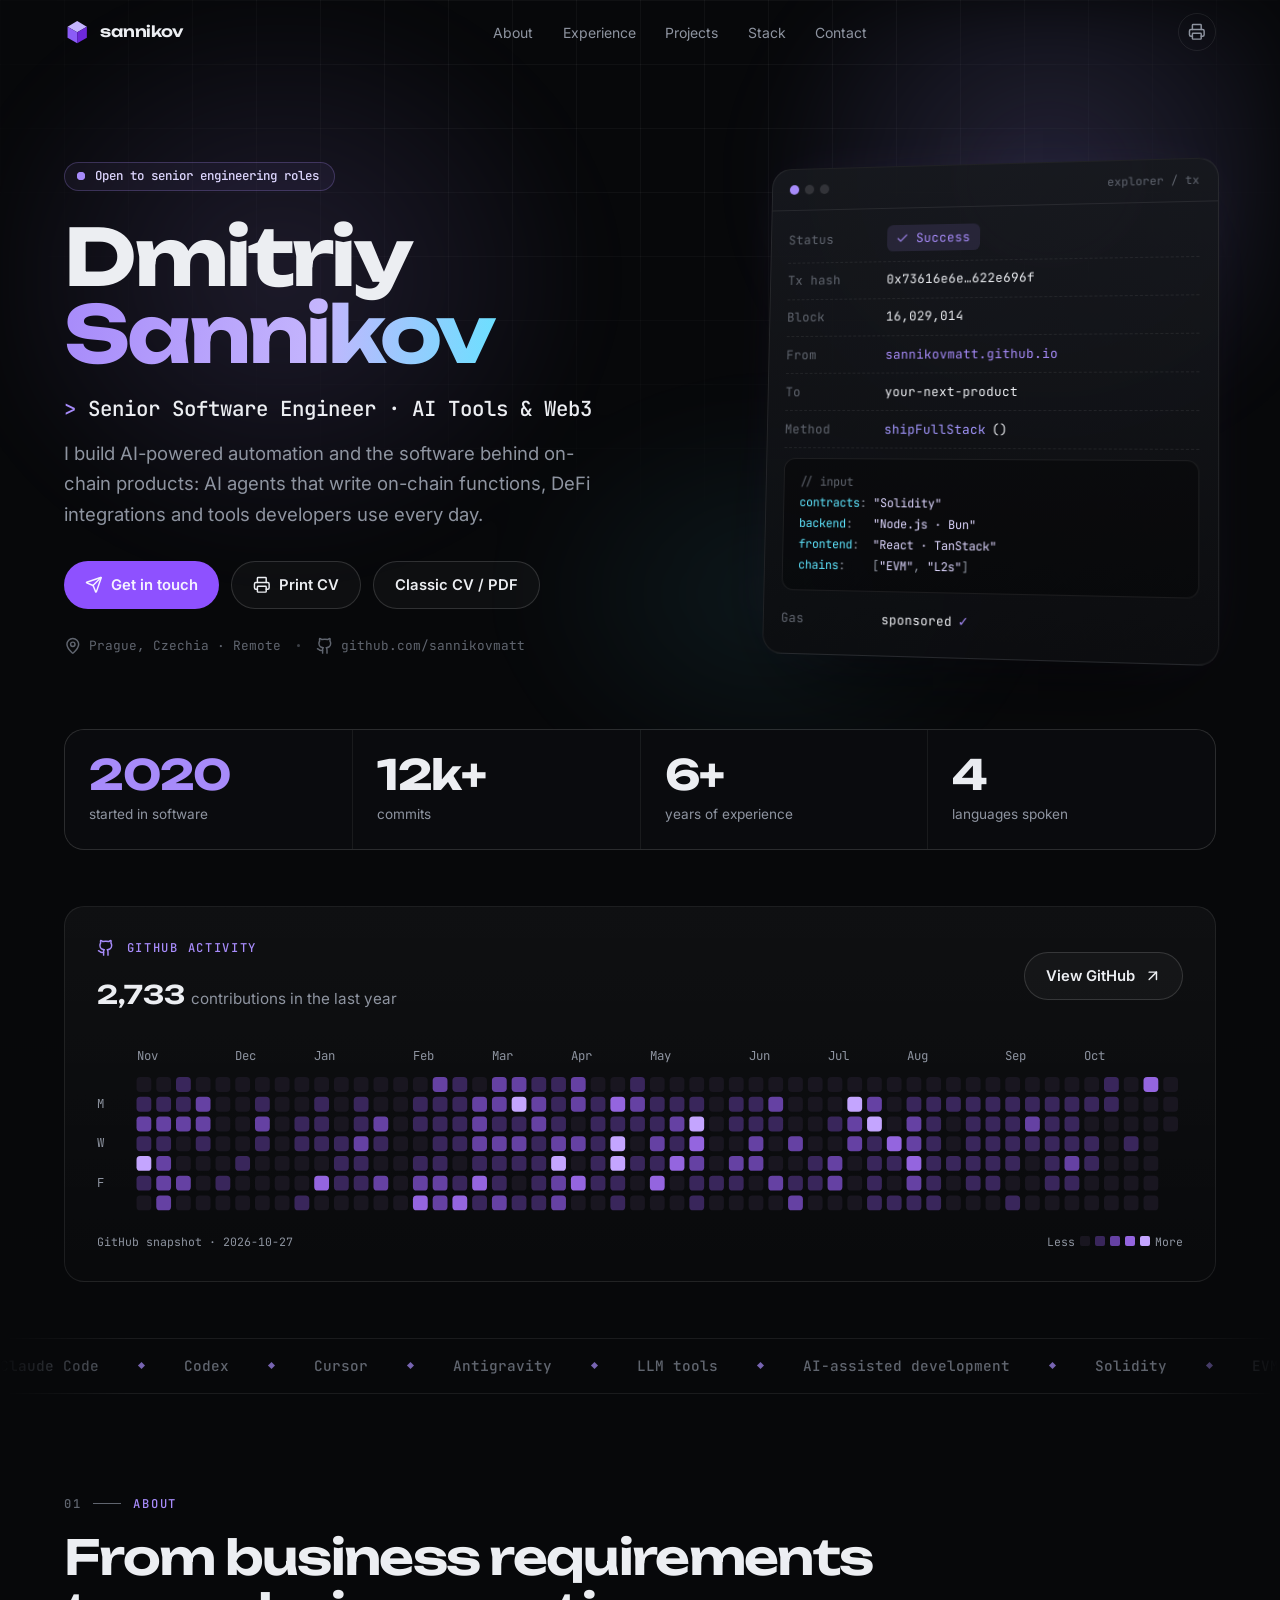
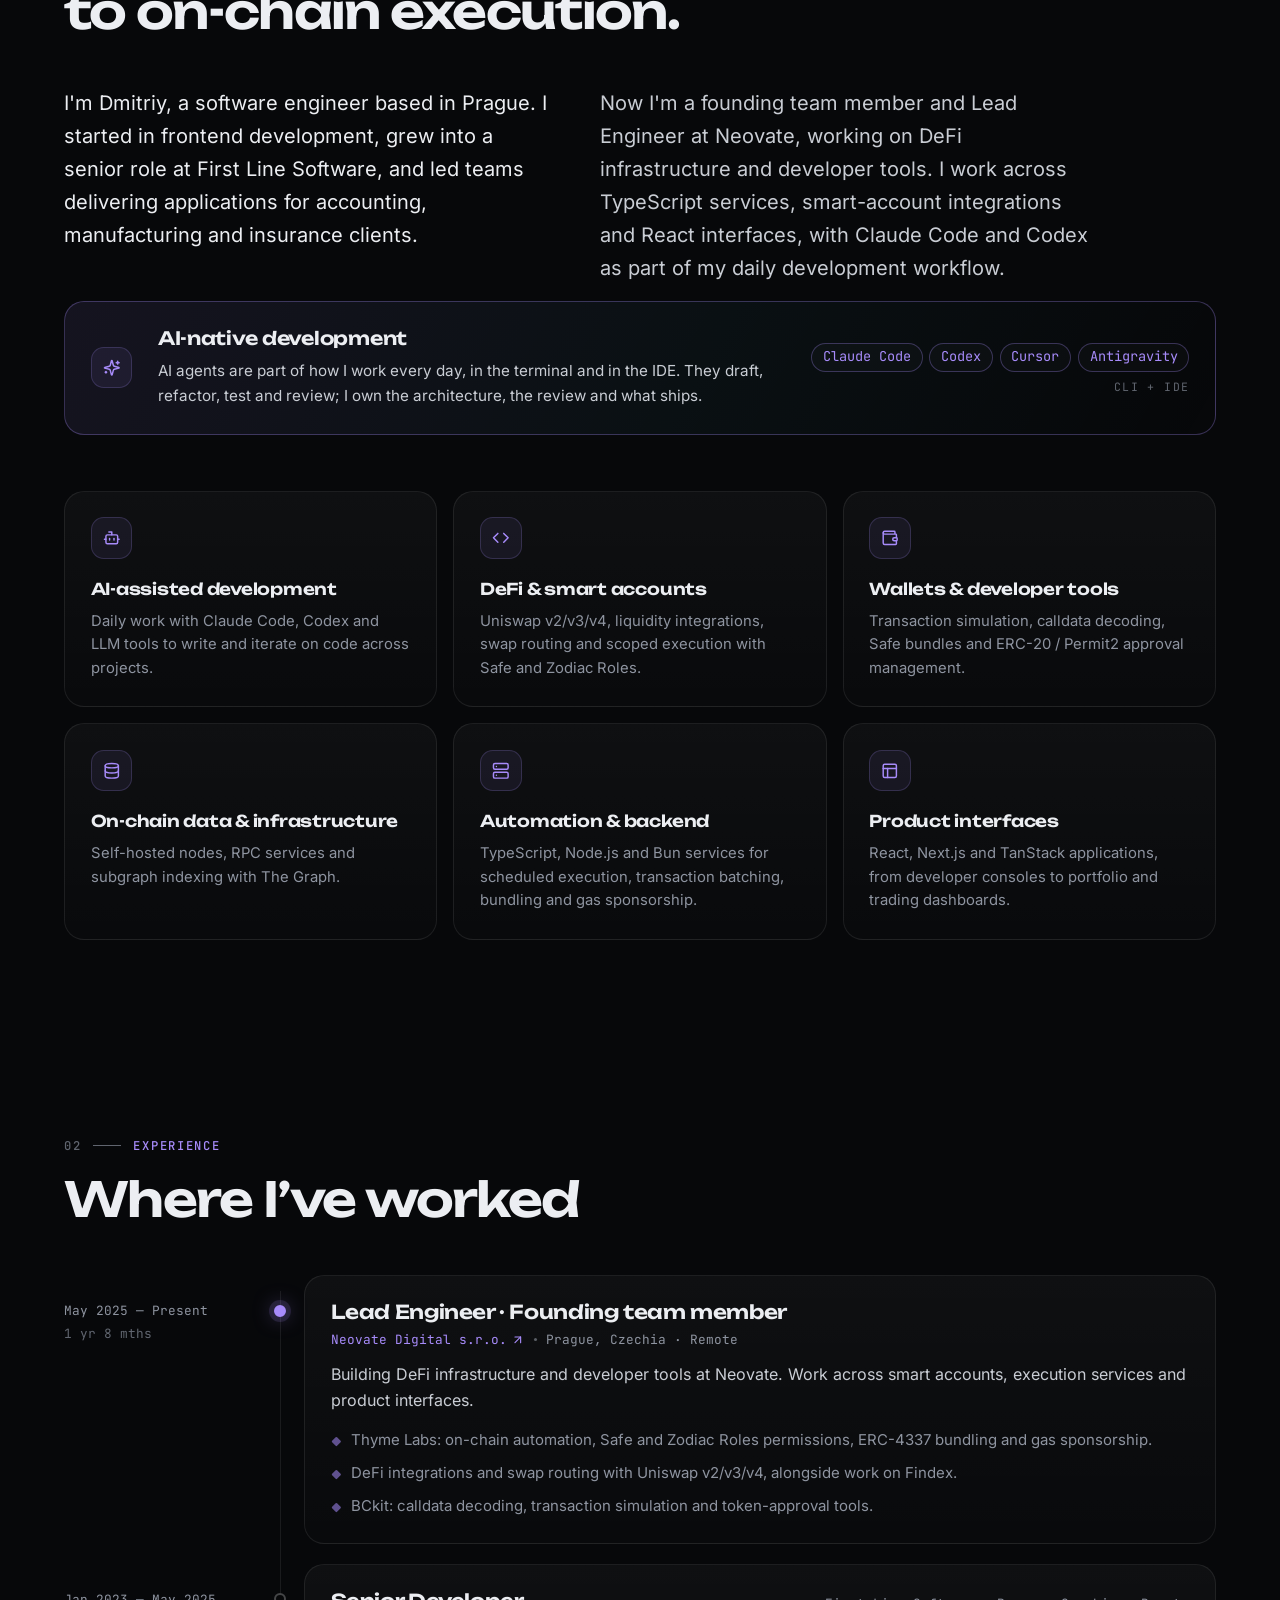
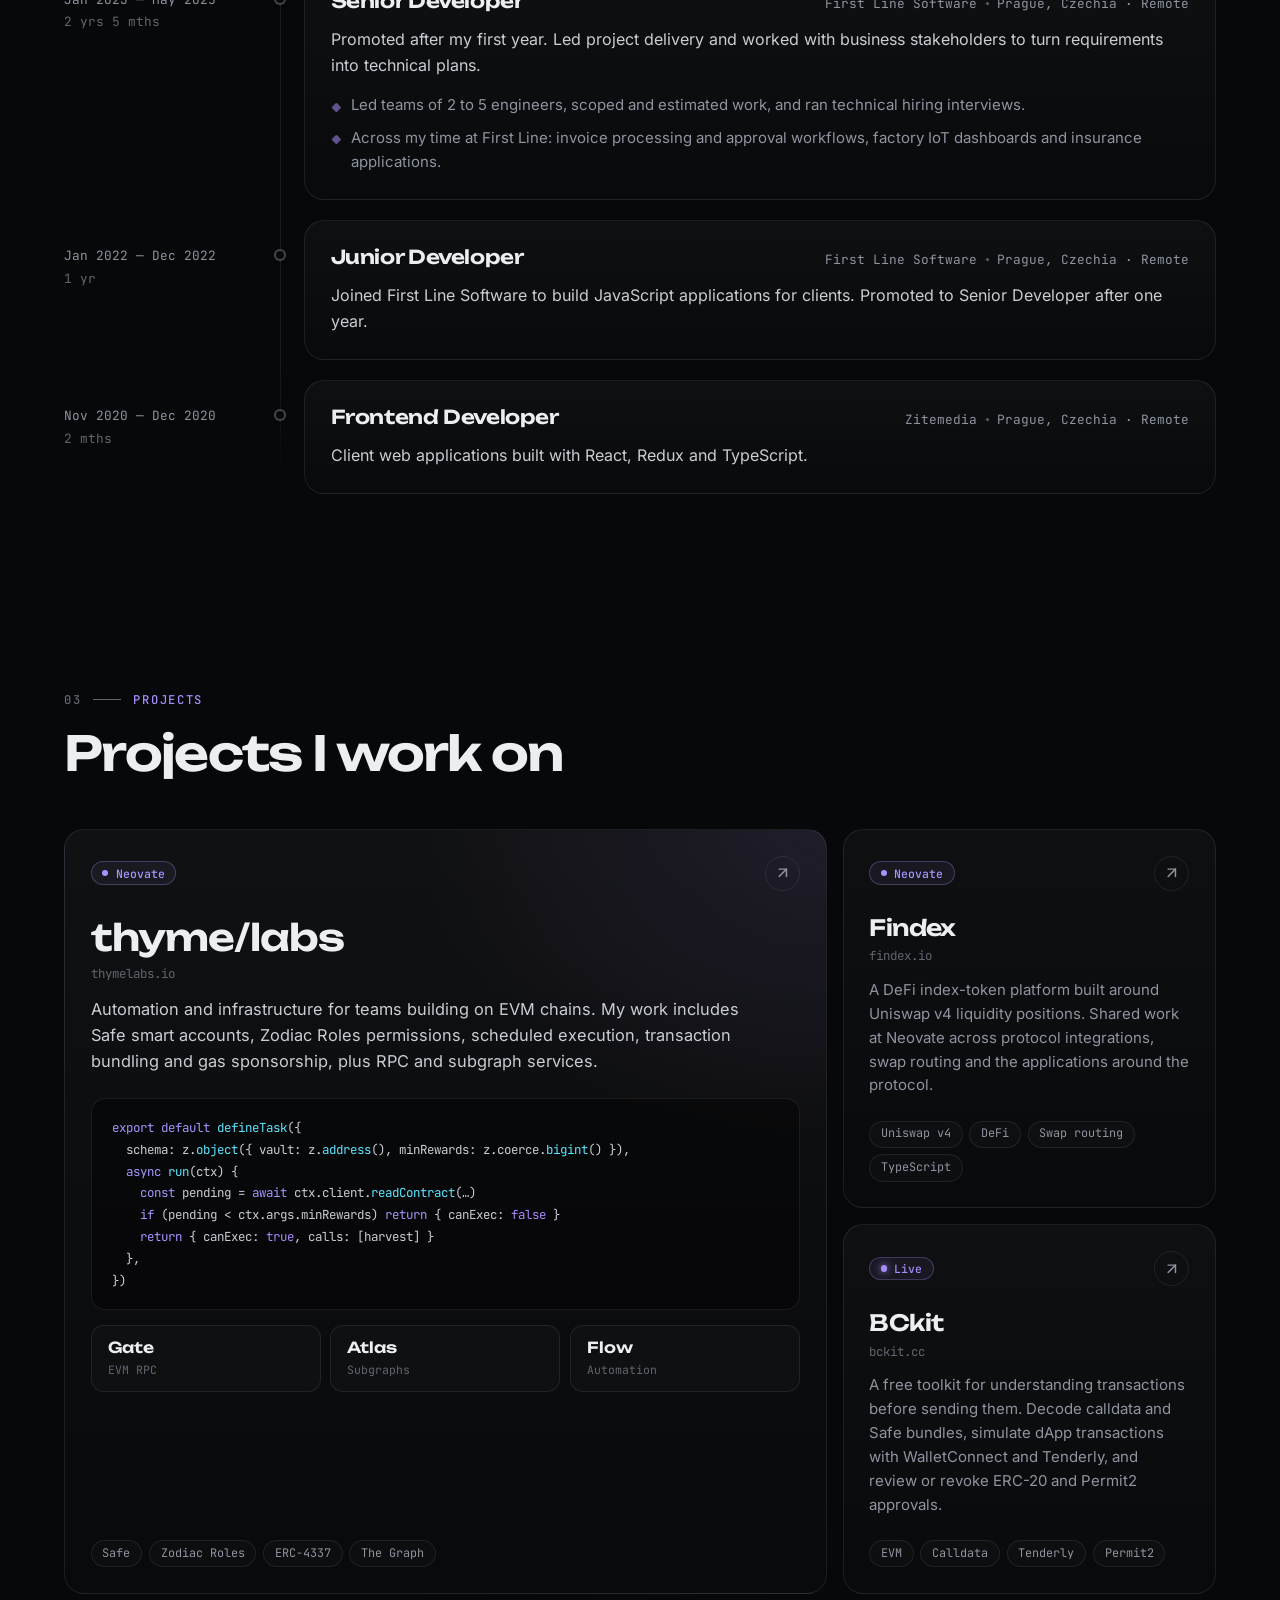
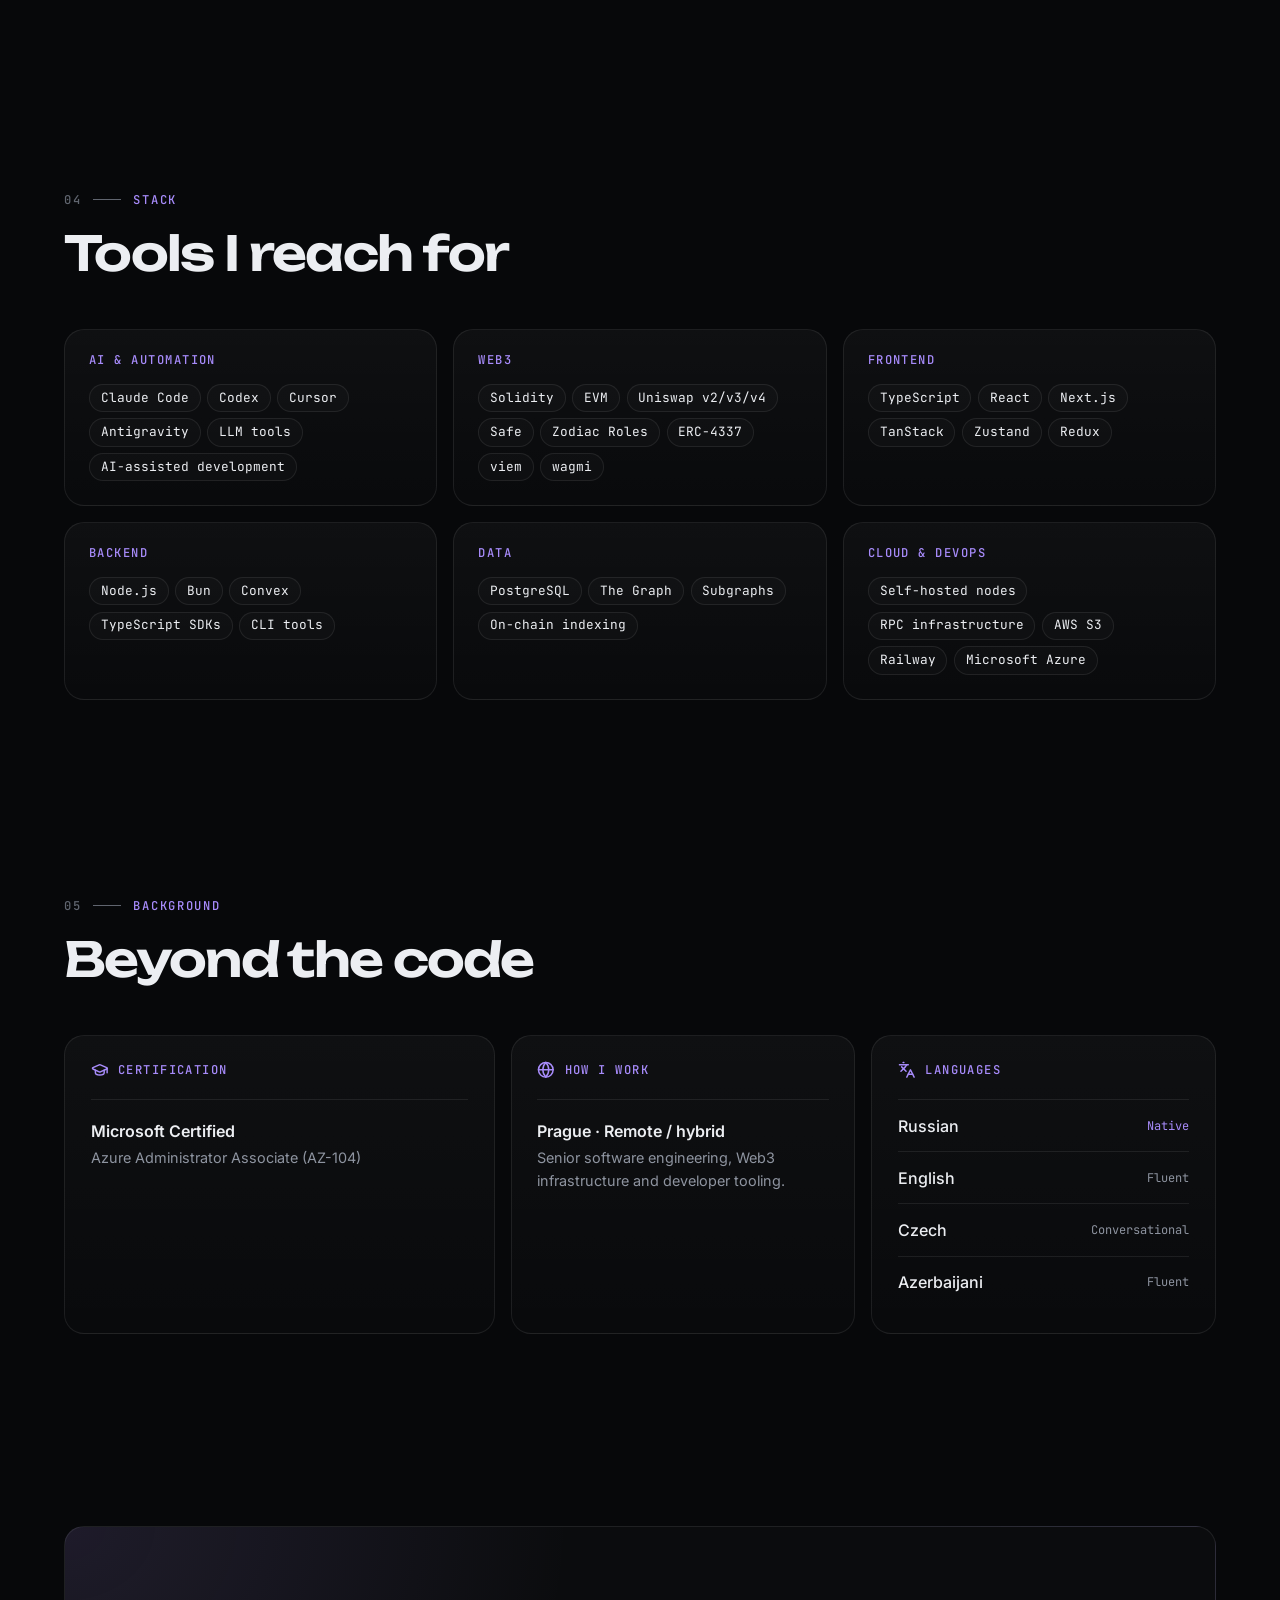
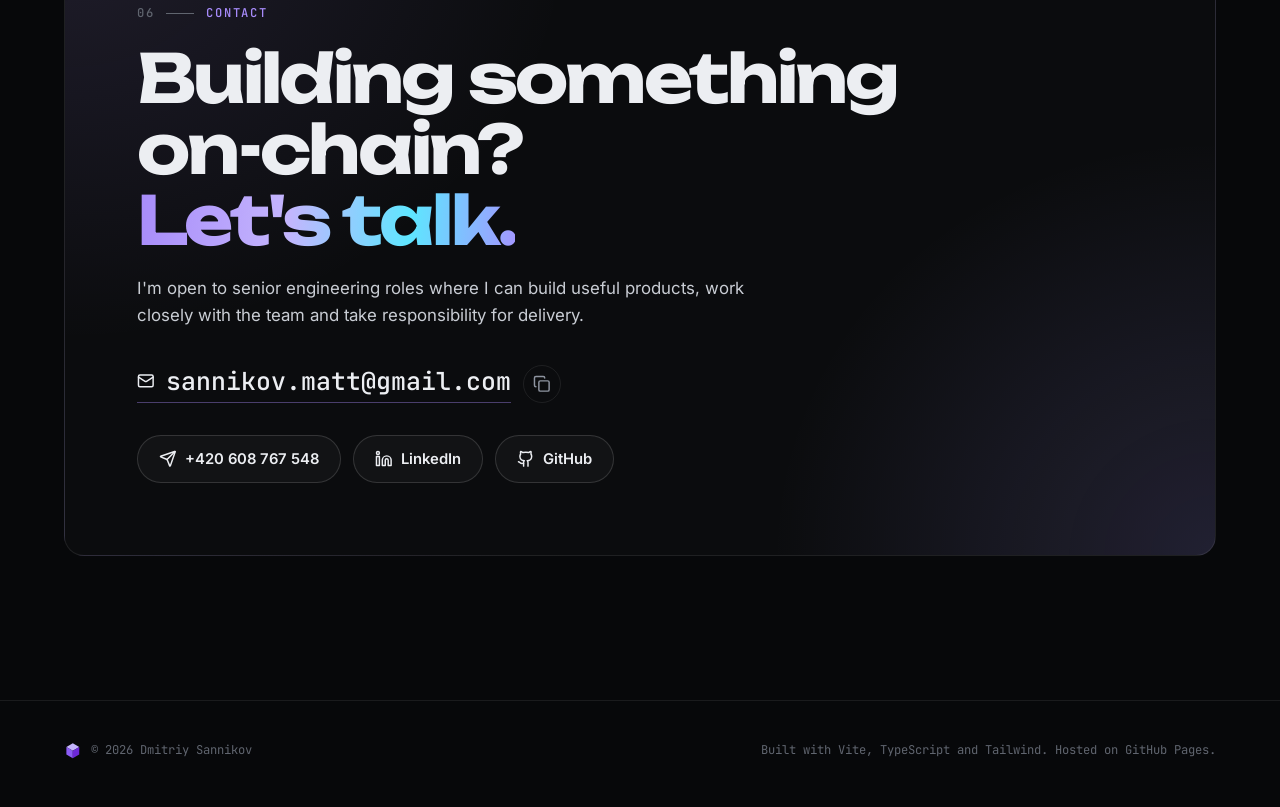
==== commit 72c67491: "Deploy AI-first portfolio update" ====
--- a/index.html
+++ b/index.html
@@ -40,8 +40,8 @@
         "sameAs": ["https://github.com/sannikovmatt", "https://www.linkedin.com/in/dmitriy-sannikov/"]
       }
     </script>
-    <script type="module" crossorigin src="/assets/index-CpKDqJ05.js"></script>
-    <link rel="stylesheet" crossorigin href="/assets/index-CGf70ABP.css">
+    <script type="module" crossorigin src="/assets/index-CF5ZvVWI.js"></script>
+    <link rel="stylesheet" crossorigin href="/assets/index-COr4RWwn.css">
   </head>
   <body>
     <div id="app">
--- a/assets/index-COr4RWwn.css
+++ b/assets/index-COr4RWwn.css
@@ -0,0 +1 @@
+@font-face{font-family:Unbounded Variable;font-style:normal;font-display:swap;font-weight:200 900;src:url([data-uri])format("woff2-variations");unicode-range:U+460-52F,U+1C80-1C8A,U+20B4,U+2DE0-2DFF,U+A640-A69F,U+FE2E-FE2F}@font-face{font-family:Unbounded Variable;font-style:normal;font-display:swap;font-weight:200 900;src:url(/assets/unbounded-cyrillic-wght-normal-C627f1f8.woff2)format("woff2-variations");unicode-range:U+301,U+400-45F,U+490-491,U+4B0-4B1,U+2116}@font-face{font-family:Unbounded Variable;font-style:normal;font-display:swap;font-weight:200 900;src:url(/assets/unbounded-vietnamese-wght-normal-rat7GD3o.woff2)format("woff2-variations");unicode-range:U+102-103,U+110-111,U+128-129,U+168-169,U+1A0-1A1,U+1AF-1B0,U+300-301,U+303-304,U+308-309,U+323,U+329,U+1EA0-1EF9,U+20AB}@font-face{font-family:Unbounded Variable;font-style:normal;font-display:swap;font-weight:200 900;src:url(/assets/unbounded-latin-ext-wght-normal-D6H-S6MW.woff2)format("woff2-variations");unicode-range:U+100-2BA,U+2BD-2C5,U+2C7-2CC,U+2CE-2D7,U+2DD-2FF,U+304,U+308,U+329,U+1D00-1DBF,U+1E00-1E9F,U+1EF2-1EFF,U+2020,U+20A0-20AB,U+20AD-20C0,U+2113,U+2C60-2C7F,U+A720-A7FF}@font-face{font-family:Unbounded Variable;font-style:normal;font-display:swap;font-weight:200 900;src:url(/assets/unbounded-latin-wght-normal-D5afBTBx.woff2)format("woff2-variations");unicode-range:U+??,U+131,U+152-153,U+2BB-2BC,U+2C6,U+2DA,U+2DC,U+304,U+308,U+329,U+2000-206F,U+20AC,U+2122,U+2191,U+2193,U+2212,U+2215,U+FEFF,U+FFFD}@font-face{font-family:Inter Variable;font-style:normal;font-display:swap;font-weight:100 900;src:url(/assets/inter-cyrillic-ext-wght-normal-BOeWTOD4.woff2)format("woff2-variations");unicode-range:U+460-52F,U+1C80-1C8A,U+20B4,U+2DE0-2DFF,U+A640-A69F,U+FE2E-FE2F}@font-face{font-family:Inter Variable;font-style:normal;font-display:swap;font-weight:100 900;src:url(/assets/inter-cyrillic-wght-normal-DqGufNeO.woff2)format("woff2-variations");unicode-range:U+301,U+400-45F,U+490-491,U+4B0-4B1,U+2116}@font-face{font-family:Inter Variable;font-style:normal;font-display:swap;font-weight:100 900;src:url(/assets/inter-greek-ext-wght-normal-DlzME5K_.woff2)format("woff2-variations");unicode-range:U+1F??}@font-face{font-family:Inter Variable;font-style:normal;font-display:swap;font-weight:100 900;src:url(/assets/inter-greek-wght-normal-CkhJZR-_.woff2)format("woff2-variations");unicode-range:U+370-377,U+37A-37F,U+384-38A,U+38C,U+38E-3A1,U+3A3-3FF}@font-face{font-family:Inter Variable;font-style:normal;font-display:swap;font-weight:100 900;src:url(/assets/inter-vietnamese-wght-normal-CBcvBZtf.woff2)format("woff2-variations");unicode-range:U+102-103,U+110-111,U+128-129,U+168-169,U+1A0-1A1,U+1AF-1B0,U+300-301,U+303-304,U+308-309,U+323,U+329,U+1EA0-1EF9,U+20AB}@font-face{font-family:Inter Variable;font-style:normal;font-display:swap;font-weight:100 900;src:url(/assets/inter-latin-ext-wght-normal-DO1Apj_S.woff2)format("woff2-variations");unicode-range:U+100-2BA,U+2BD-2C5,U+2C7-2CC,U+2CE-2D7,U+2DD-2FF,U+304,U+308,U+329,U+1D00-1DBF,U+1E00-1E9F,U+1EF2-1EFF,U+2020,U+20A0-20AB,U+20AD-20C0,U+2113,U+2C60-2C7F,U+A720-A7FF}@font-face{font-family:Inter Variable;font-style:normal;font-display:swap;font-weight:100 900;src:url(/assets/inter-latin-wght-normal-Dx4kXJAl.woff2)format("woff2-variations");unicode-range:U+??,U+131,U+152-153,U+2BB-2BC,U+2C6,U+2DA,U+2DC,U+304,U+308,U+329,U+2000-206F,U+20AC,U+2122,U+2191,U+2193,U+2212,U+2215,U+FEFF,U+FFFD}@font-face{font-family:JetBrains Mono Variable;font-style:normal;font-display:swap;font-weight:100 800;src:url([data-uri])format("woff2-variations");unicode-range:U+460-52F,U+1C80-1C8A,U+20B4,U+2DE0-2DFF,U+A640-A69F,U+FE2E-FE2F}@font-face{font-family:JetBrains Mono Variable;font-style:normal;font-display:swap;font-weight:100 800;src:url(/assets/jetbrains-mono-cyrillic-wght-normal-D73BlboJ.woff2)format("woff2-variations");unicode-range:U+301,U+400-45F,U+490-491,U+4B0-4B1,U+2116}@font-face{font-family:JetBrains Mono Variable;font-style:normal;font-display:swap;font-weight:100 800;src:url(/assets/jetbrains-mono-greek-wght-normal-Bw9x6K1M.woff2)format("woff2-variations");unicode-range:U+370-377,U+37A-37F,U+384-38A,U+38C,U+38E-3A1,U+3A3-3FF}@font-face{font-family:JetBrains Mono Variable;font-style:normal;font-display:swap;font-weight:100 800;src:url(/assets/jetbrains-mono-vietnamese-wght-normal-Bt-aOZkq.woff2)format("woff2-variations");unicode-range:U+102-103,U+110-111,U+128-129,U+168-169,U+1A0-1A1,U+1AF-1B0,U+300-301,U+303-304,U+308-309,U+323,U+329,U+1EA0-1EF9,U+20AB}@font-face{font-family:JetBrains Mono Variable;font-style:normal;font-display:swap;font-weight:100 800;src:url(/assets/jetbrains-mono-latin-ext-wght-normal-DBQx-q_a.woff2)format("woff2-variations");unicode-range:U+100-2BA,U+2BD-2C5,U+2C7-2CC,U+2CE-2D7,U+2DD-2FF,U+304,U+308,U+329,U+1D00-1DBF,U+1E00-1E9F,U+1EF2-1EFF,U+2020,U+20A0-20AB,U+20AD-20C0,U+2113,U+2C60-2C7F,U+A720-A7FF}@font-face{font-family:JetBrains Mono Variable;font-style:normal;font-display:swap;font-weight:100 800;src:url(/assets/jetbrains-mono-latin-wght-normal-B9CIFXIH.woff2)format("woff2-variations");unicode-range:U+??,U+131,U+152-153,U+2BB-2BC,U+2C6,U+2DA,U+2DC,U+304,U+308,U+329,U+2000-206F,U+20AC,U+2122,U+2191,U+2193,U+2212,U+2215,U+FEFF,U+FFFD}@layer properties{@supports (((-webkit-hyphens:none)) and (not (margin-trim:inline))) or ((-moz-orient:inline) and (not (color:rgb(from red r g b)))){*,:before,:after,::backdrop{--tw-rotate-x:initial;--tw-rotate-y:initial;--tw-rotate-z:initial;--tw-skew-x:initial;--tw-skew-y:initial;--tw-border-style:solid}}}@layer theme{:root,:host{--font-sans:"Inter Variable", "Inter", ui-sans-serif, system-ui, sans-serif;--font-mono:"JetBrains Mono Variable", ui-monospace, SFMono-Regular, monospace;--spacing:.25rem;--default-font-family:var(--font-sans);--default-mono-font-family:var(--font-mono);--font-display:"Unbounded Variable", "Unbounded", ui-sans-serif, system-ui, sans-serif;--color-bg:#07080a;--color-fg:#eceef2;--color-soft:#c9cdd4;--color-muted:#8e94a0;--color-dim:#60656f;--color-line:#ffffff14;--color-accent:#a78bfa;--color-primary:oklch(60.6% .25 292.717);--color-primary-foreground:oklch(96.9% .016 293.756);--color-violet:#a397ff;--color-cyan:#5ee6ff;--color-gold:#ddd6fe}}@layer base{*,:after,:before,::backdrop{box-sizing:border-box;border:0 solid;margin:0;padding:0}::file-selector-button{box-sizing:border-box;border:0 solid;margin:0;padding:0}html,:host{-webkit-text-size-adjust:100%;tab-size:4;line-height:1.5;font-family:var(--default-font-family,-apple-system, BlinkMacSystemFont, "Segoe UI", Roboto, "Helvetica Neue", "Noto Sans", Arial, sans-serif, "Apple Color Emoji", "Segoe UI Emoji", "Segoe UI Symbol", "Noto Color Emoji");font-feature-settings:var(--default-font-feature-settings,normal);font-variation-settings:var(--default-font-variation-settings,normal);-webkit-tap-highlight-color:transparent}hr{height:0;color:inherit;border-top-width:1px}abbr:where([title]){-webkit-text-decoration:underline dotted;text-decoration:underline dotted}h1,h2,h3,h4,h5,h6{font-size:inherit;font-weight:inherit}a{color:inherit;-webkit-text-decoration:inherit;-webkit-text-decoration:inherit;-webkit-text-decoration:inherit;-webkit-text-decoration:inherit;text-decoration:inherit}b,strong{font-weight:bolder}code,kbd,samp,pre{font-family:var(--default-mono-font-family,ui-monospace, SFMono-Regular, Menlo, Monaco, Consolas, "Liberation Mono", "Courier New", monospace);font-feature-settings:var(--default-mono-font-feature-settings,normal);font-variation-settings:var(--default-mono-font-variation-settings,normal);font-size:1em}small{font-size:80%}sub,sup{vertical-align:baseline;font-size:75%;line-height:0;position:relative}sub{bottom:-.25em}sup{top:-.5em}table{text-indent:0;border-color:inherit;border-collapse:collapse}:-moz-focusring:where(:not(iframe)){outline:auto}progress{vertical-align:baseline}summary{display:list-item}ol,ul,menu{list-style:none}img,svg,video,canvas,audio,iframe,embed,object{vertical-align:middle;display:block}img,video{max-width:100%;height:auto}button,input,select,optgroup,textarea{font:inherit;font-feature-settings:inherit;font-variation-settings:inherit;letter-spacing:inherit;color:inherit;opacity:1;background-color:#0000;border-radius:0}::file-selector-button{font:inherit;font-feature-settings:inherit;font-variation-settings:inherit;letter-spacing:inherit;color:inherit;opacity:1;background-color:#0000;border-radius:0}:where(select:is([multiple],[size])) optgroup{font-weight:bolder}:where(select:is([multiple],[size])) optgroup option{padding-inline-start:20px}::file-selector-button{margin-inline-end:4px}::placeholder{opacity:1}@supports (not ((-webkit-appearance:-apple-pay-button))) or (contain-intrinsic-size:1px){::placeholder{color:currentColor}@supports (color:color-mix(in lab, red, red)){::placeholder{color:color-mix(in oklab, currentcolor 50%, transparent)}}}textarea{resize:vertical}::-webkit-search-decoration{-webkit-appearance:none}::-webkit-date-and-time-value{min-height:1lh;text-align:inherit}::-webkit-datetime-edit{display:inline-flex}::-webkit-datetime-edit-fields-wrapper{padding:0}::-webkit-datetime-edit{padding-block:0}::-webkit-datetime-edit-year-field{padding-block:0}::-webkit-datetime-edit-month-field{padding-block:0}::-webkit-datetime-edit-day-field{padding-block:0}::-webkit-datetime-edit-hour-field{padding-block:0}::-webkit-datetime-edit-minute-field{padding-block:0}::-webkit-datetime-edit-second-field{padding-block:0}::-webkit-datetime-edit-millisecond-field{padding-block:0}::-webkit-datetime-edit-meridiem-field{padding-block:0}::-webkit-calendar-picker-indicator{line-height:1}:-moz-ui-invalid{box-shadow:none}button,input:where([type=button],[type=reset],[type=submit]){appearance:button}::file-selector-button{appearance:button}::-webkit-inner-spin-button{height:auto}::-webkit-outer-spin-button{height:auto}[hidden]:where(:not([hidden=until-found])){display:none!important}:root{--lightningcss-light: ;--lightningcss-dark:initial;color-scheme:dark}html{scroll-behavior:smooth;scroll-padding-top:5rem}html,body{overflow-x:clip}body{background:var(--color-bg);color:var(--color-fg);font-family:var(--font-sans);-webkit-font-smoothing:antialiased;position:relative}::selection{background:var(--color-accent);color:#0a0b0d}:focus-visible{outline:2px solid var(--color-accent);outline-offset:3px}button{cursor:pointer}body:before,body:after{content:"";pointer-events:none;z-index:-1;position:absolute;inset:0 0 auto}body:before{background-image:linear-gradient(#ffffff0a 1px,#0000 1px),linear-gradient(90deg,#ffffff0a 1px,#0000 1px);background-size:64px 64px;height:130vh;-webkit-mask-image:radial-gradient(75% 60% at 50% 0,#000 25%,#0000 80%);mask-image:radial-gradient(75% 60% at 50% 0,#000 25%,#0000 80%)}body:after{filter:blur(30px);background:radial-gradient(36% 42% at 22% 28%,#a78bfa24,#0000 70%),radial-gradient(34% 40% at 82% 18%,#a397ff2e,#0000 70%),radial-gradient(30% 30% at 60% 60%,#5ee6ff12,#0000 70%);height:110vh;animation:20s ease-in-out infinite alternate drift}}@layer components{.wrap{width:100%;max-width:76rem;margin-inline:auto;padding-inline:1.25rem}@media (width>=768px){.wrap{padding-inline:2rem}}.icon{flex:none;width:1.1rem;height:1.1rem}.icon-sm{flex:none;width:.85rem;height:.85rem}.logo{flex:none;width:1.65rem;height:1.65rem}.logo-sm{width:1.1rem;height:1.1rem}.sep{opacity:.6;background:currentColor;border-radius:99px;width:3px;height:3px;margin-inline:.55rem;display:inline-block}.text-gradient{background:linear-gradient(95deg, var(--color-accent) 0%, #c4b5fd 40%, var(--color-cyan) 72%, var(--color-violet) 100%);color:#0000;-webkit-background-clip:text;background-clip:text}.nav{z-index:50;border-bottom:1px solid #0000;transition:background .3s,border-color .3s;position:fixed;inset:0 0 auto}.nav.is-scrolled{border-color:var(--color-line);-webkit-backdrop-filter:blur(14px)saturate(140%);backdrop-filter:blur(14px)saturate(140%);background:#07080ab8}.nav-inner{justify-content:space-between;align-items:center;gap:1rem;height:4rem;display:flex}.brand{font:600 .95rem/1 var(--font-display);letter-spacing:-.01em;align-items:center;gap:.6rem;display:inline-flex}.nav-links{color:var(--color-muted);gap:.15rem;font-size:.875rem;display:none}@media (width>=960px){.nav-links{display:flex}}.nav-links a{border-radius:999px;padding:.45rem .85rem;transition:color .2s,background .2s}.nav-links a:hover{color:var(--color-fg)}.nav-links a[aria-current]{color:var(--color-fg);background:#ffffff0f}.lang{border:1px solid var(--color-line);background:#ffffff05;border-radius:999px;padding:3px;display:flex}.lang button{font:600 .68rem/1 var(--font-mono);text-transform:uppercase;letter-spacing:.05em;color:var(--color-muted);border-radius:999px;padding:.5rem .62rem;transition:color .2s,background .2s}.lang button:hover{color:var(--color-fg)}.lang button[aria-pressed=true]{background:var(--color-accent);color:#0a0b0d}.btn-icon{border:1px solid var(--color-line);width:2.4rem;height:2.4rem;color:var(--color-muted);border-radius:999px;flex:none;place-items:center;transition:color .2s,border-color .2s;display:inline-grid}.btn-icon:hover{color:var(--color-fg);border-color:#ffffff38}.btn-icon.is-done{color:var(--color-accent);border-color:#a78bfa73}.btn{white-space:nowrap;border-radius:999px;align-items:center;gap:.55rem;height:3rem;padding:0 1.3rem;font-size:.925rem;font-weight:600;transition:transform .2s,background .2s,border-color .2s,box-shadow .2s;display:inline-flex}.btn:active{transform:translateY(1px)}.btn-primary{background:var(--color-primary);color:var(--color-primary-foreground)}.btn-primary:hover{transform:translateY(-1px);box-shadow:0 10px 34px -10px #a78bfaa6}.btn-ghost{background:#ffffff08;border:1px solid #ffffff24}.btn-ghost:hover{background:#ffffff0f;border-color:#ffffff4d}.card{isolation:isolate;border:1px solid var(--color-line);background:linear-gradient(#ffffff09,#ffffff03);border-radius:1.25rem;transition:border-color .3s;position:relative;overflow:hidden}.card:before{content:"";z-index:-1;background:radial-gradient(520px circle at var(--mx,50%) var(--my,-60%), #a78bfa13, transparent 45%);opacity:0;pointer-events:none;transition:opacity .35s;position:absolute;inset:0}.card:hover{border-color:#ffffff26}.card:hover:before{opacity:1}.hero{padding-top:8rem;padding-bottom:3.5rem}@media (width>=1024px){.hero{padding-top:10rem}}.hero-grid{align-items:center;gap:3.5rem;display:grid}@media (width>=1024px){.hero-grid{grid-template-columns:minmax(0,1.4fr) minmax(0,1fr);gap:3.5rem}}.status{color:#ddd6fe;font:500 .78rem/1 var(--font-mono);background:#a78bfa0f;border:1px solid #a78bfa40;border-radius:999px;align-items:center;gap:.65rem;padding:.45rem .9rem .45rem .75rem;display:inline-flex}.pulse{background:var(--color-accent);border-radius:99px;width:.5rem;height:.5rem;position:relative}.pulse:after{content:"";border-radius:inherit;background:inherit;animation:1.8s cubic-bezier(0,0,.2,1) infinite ping;position:absolute;inset:0}.hero-name{font:700 clamp(2.3rem, 10vw, 4.9rem)/.98 var(--font-display);letter-spacing:-.04em;margin-top:1.75rem}.hero-name span{display:block}.hero-role{font:500 clamp(1rem, 2.2vw, 1.3rem)/1.3 var(--font-mono);margin-top:1.4rem}.hero-role:before{content:"> ";color:var(--color-accent)}.hero-tagline{max-width:34rem;color:var(--color-muted);margin-top:1rem;font-size:clamp(1rem,1.6vw,1.15rem);line-height:1.65}.hero-cta{flex-wrap:wrap;gap:.75rem;margin-top:2rem;display:flex}.hero-meta{color:var(--color-dim);font:.8rem var(--font-mono);flex-wrap:wrap;align-items:center;gap:.45rem;margin-top:1.75rem;display:flex}.hero-meta a{align-items:center;gap:.45rem;transition:color .2s;display:inline-flex}.hero-meta a:hover{color:var(--color-fg)}.hero .reveal:nth-child(2){transition-delay:60ms}.hero .reveal:nth-child(3){transition-delay:.12s}.hero .reveal:nth-child(4){transition-delay:.18s}.hero .reveal:nth-child(5){transition-delay:.24s}.hero .reveal:nth-child(6){transition-delay:.3s}.receipt{font:.8rem/1.4 var(--font-mono);background:linear-gradient(#16181deb,#0c0d10eb);transition-delay:.2s;box-shadow:0 40px 90px -40px #000000e6,0 0 60px -20px #a78bfa1f}@media (width>=1024px){.receipt{transition:transform .7s cubic-bezier(.2,.7,.2,1),opacity .8s,translate .8s,border-color .3s;transform:perspective(1400px)rotateY(-9deg)rotateX(4deg)}.receipt:hover{transform:none}}.rc-bar{border-bottom:1px solid var(--color-line);color:var(--color-dim);justify-content:space-between;align-items:center;padding:.8rem 1.1rem;font-size:.72rem;display:flex}.rc-dots{gap:6px;display:flex}.rc-dots i{background:#ffffff1f;border-radius:99px;width:10px;height:10px}.rc-dots i:first-child{background:var(--color-accent)}.rc-body{padding:.5rem 1.1rem 1rem}.rc-row{border-bottom:1px dashed #ffffff12;grid-template-columns:5.5rem minmax(0,1fr);align-items:center;gap:1rem;padding:.6rem 0;display:grid}.rc-row:last-child{border-bottom:0}.rc-k{color:var(--color-dim)}.rc-v{white-space:nowrap;align-items:center;gap:.4rem;min-width:0;display:flex;overflow:hidden}.rc-status{color:var(--color-gold);background:#ddd6fe1a;border-radius:.4rem;align-items:center;gap:.45rem;padding:.28rem .6rem;transition:background .3s,color .3s;display:inline-flex}.rc-status.is-ok{color:var(--color-accent);background:#a78bfa1f}.rc-spin{border:2px solid;border-right-color:#0000;border-radius:99px;width:.7rem;height:.7rem;animation:.8s linear infinite spin}.rc-method{color:var(--color-violet)}.rc-input{border:1px solid var(--color-line);color:var(--color-muted);background:#00000059;border-radius:.75rem;margin:.6rem 0;padding:.85rem 1rem;font-size:.75rem;line-height:1.75;overflow-x:auto}.rc-input .c{color:var(--color-dim)}.rc-input .k{color:var(--color-cyan)}.rc-input .s{color:#ddd6fe}[data-block].tick{animation:1s tick}.stats{border:1px solid var(--color-line);background:var(--color-line);border-radius:1.25rem;grid-template-columns:repeat(2,minmax(0,1fr));gap:1px;margin-top:4.5rem;display:grid;overflow:hidden}@media (width>=960px){.stats{grid-template-columns:repeat(4,minmax(0,1fr))}}.stat{background:#0a0b0e;flex-direction:column-reverse;justify-content:flex-end;gap:.6rem;padding:1.5rem;display:flex}.stat dd{font:700 clamp(1.8rem, 3.6vw, 2.6rem)/1 var(--font-display);letter-spacing:-.03em}.stat:first-child dd{color:var(--color-accent)}.stat dt{color:var(--color-muted);font-size:.85rem;line-height:1.45}.marquee{border-block:1px solid var(--color-line);padding:1.1rem 0;overflow:hidden;-webkit-mask-image:linear-gradient(90deg,#0000,#000 10% 90%,#0000);mask-image:linear-gradient(90deg,#0000,#000 10% 90%,#0000)}.marquee-track{width:max-content;color:var(--color-dim);font:500 .9rem var(--font-mono);gap:2.5rem;animation:70s linear infinite marquee;display:flex}.marquee-track span{white-space:nowrap;align-items:center;gap:2.5rem;display:inline-flex}.marquee-track span:after{content:"";background:var(--color-accent);opacity:.7;width:5px;height:5px;transform:rotate(45deg)}.marquee:hover .marquee-track{animation-play-state:paused}.section{padding-block:4.5rem}@media (width>=768px){.section{padding-block:6rem}}.sec-head{max-width:52rem;margin-bottom:3rem}.eyebrow{color:var(--color-accent);font:500 .76rem/1 var(--font-mono);text-transform:uppercase;letter-spacing:.14em;align-items:center;gap:.75rem;display:inline-flex}.eyebrow span{color:var(--color-dim);align-items:center;gap:.75rem;display:inline-flex}.eyebrow span:after{content:"";background:currentColor;width:1.75rem;height:1px}.sec-title{font:600 clamp(1.75rem, 4.2vw, 3rem)/1.12 var(--font-display);letter-spacing:-.035em;text-wrap:balance;margin-top:1.1rem}.about-text{max-width:64rem;color:var(--color-soft);gap:1.25rem;font-size:clamp(1.05rem,1.8vw,1.25rem);line-height:1.65;display:grid}@media (width>=960px){.about-text{grid-template-columns:1fr 1fr;gap:3rem}}.about-text p:first-child{color:var(--color-fg)}.services{gap:1rem;margin-top:3.5rem;display:grid}@media (width>=640px){.services{grid-template-columns:repeat(2,minmax(0,1fr))}}@media (width>=1024px){.services{grid-template-columns:repeat(3,minmax(0,1fr))}}.ai-card{background:linear-gradient(120deg,#a78bfa17,#5ee6ff0a 55%,#0000);border-color:#a78bfa4d;gap:1.1rem;margin-top:1rem;padding:1.6rem;display:grid}@media (width>=960px){.ai-card{grid-template-columns:auto minmax(0,1fr) auto;align-items:center;gap:1.6rem}}.ai-card h3{font:600 1.15rem/1.3 var(--font-display);letter-spacing:-.015em}.ai-card h3+p{max-width:40rem;color:var(--color-soft);margin-top:.5rem;font-size:.95rem;line-height:1.6}.ai-tools{justify-items:start;gap:.6rem;display:grid}@media (width>=960px){.ai-tools{justify-items:end}.ai-tools .chips{justify-content:flex-end;max-width:27rem}}.ai-tools .chips{margin-top:0}.ai-tools .chips li{color:var(--color-accent);border-color:#a78bfa4d;font-size:.85rem}.ai-tools p{color:var(--color-dim);font:.72rem/1 var(--font-mono);text-transform:uppercase;letter-spacing:.12em}.service{padding:1.6rem}.service-icon{width:2.6rem;height:2.6rem;color:var(--color-accent);background:#a78bfa14;border:1px solid #a78bfa33;border-radius:.8rem;place-items:center;display:inline-grid}.service h3{font:600 1.02rem/1.3 var(--font-display);letter-spacing:-.015em;margin-top:1.25rem}.service p{color:var(--color-muted);margin-top:.6rem;font-size:.925rem;line-height:1.6}.timeline{gap:1.25rem;display:grid;position:relative}.job{gap:.75rem;display:grid;position:relative}.job-when{color:var(--color-muted);font:.8rem/1.4 var(--font-mono);flex-wrap:wrap;gap:.3rem .9rem;display:flex}.job-dur{color:var(--color-dim)}.job-dot{display:none}@media (width>=960px){.timeline:before{content:"";background:linear-gradient(var(--color-line) 85%, transparent);width:1px;position:absolute;top:1rem;bottom:1rem;left:13.5rem}.job{grid-template-columns:12rem 3rem minmax(0,1fr);gap:0}.job-when{flex-direction:column;padding-top:1.7rem}.job-dot{z-index:1;background:var(--color-bg);border:2px solid #ffffff40;border-radius:99px;justify-self:center;width:.75rem;height:.75rem;margin-top:1.85rem;display:block;position:relative}.job.is-current .job-dot{border-color:var(--color-accent);background:var(--color-accent);box-shadow:0 0 0 5px #a78bfa24,0 0 20px #a78bfa99}}.job-card{padding:1.5rem 1.6rem}.job-card header{flex-wrap:wrap;justify-content:space-between;align-items:baseline;gap:.4rem 1rem;display:flex}.job-card h3{font:600 1.2rem/1.3 var(--font-display);letter-spacing:-.02em}.job-org{color:var(--color-muted);font:.8rem var(--font-mono);flex-wrap:wrap;align-items:center;display:flex}.job-org a{color:var(--color-accent);align-items:center;gap:.3rem;display:inline-flex}.job-org a:hover{text-underline-offset:3px;text-decoration:underline}.job-summary{color:var(--color-soft);margin-top:.85rem;line-height:1.6}.job-card ul{gap:.55rem;margin-top:1rem;display:grid}.job-card li{color:var(--color-muted);padding-left:1.3rem;font-size:.935rem;line-height:1.6;position:relative}.job-card li:before{content:"";background:#a78bfa8c;border-radius:1px;width:.42rem;height:.42rem;position:absolute;top:.62em;left:.12rem;transform:rotate(45deg)}.projects{gap:1rem;display:grid}@media (width>=720px){.projects{grid-template-columns:repeat(2,minmax(0,1fr))}}@media (width>=1100px){.projects{grid-template-columns:repeat(3,minmax(0,1fr))}.project.is-featured{grid-area:span 2/span 2}}.project{flex-direction:column;min-height:16rem;padding:1.6rem;display:flex}.project.is-featured{background:radial-gradient(90% 70% at 100% 0,#a78bfa1a,#0000 60%),linear-gradient(#ffffff0a,#ffffff03)}.project-top{justify-content:space-between;align-items:center;display:flex}.badge{border:1px solid var(--color-line);color:var(--color-muted);font:500 .72rem/1 var(--font-mono);border-radius:999px;align-items:center;gap:.45rem;padding:.32rem .65rem;display:inline-flex}.badge i{background:currentColor;border-radius:99px;width:.4rem;height:.4rem}.badge-live{color:var(--color-accent);background:#a78bfa12;border-color:#a78bfa47}.badge-live i{box-shadow:0 0 8px}.badge-studio{color:var(--color-violet);background:#a397ff12;border-color:#a397ff4d}.badge-oss{color:var(--color-cyan);background:#5ee6ff0f;border-color:#5ee6ff47}.badge-winner{color:var(--color-gold);background:#ddd6fe12;border-color:#ddd6fe4d}.project-go{border:1px solid var(--color-line);width:2.2rem;height:2.2rem;color:var(--color-muted);border-radius:99px;place-items:center;transition:transform .35s,background .35s,color .35s,border-color .35s;display:grid}.project:hover .project-go{background:var(--color-accent);color:#0a0b0d;border-color:#0000;transform:rotate(45deg)}.project h3{font:600 1.4rem/1.2 var(--font-display);letter-spacing:-.025em;margin-top:1.5rem}.project.is-featured h3{font-size:clamp(1.6rem,3vw,2.3rem)}.project-host{color:var(--color-dim);font:.78rem var(--font-mono);margin-top:.35rem}.project-desc{color:var(--color-muted);margin-top:.9rem;font-size:.935rem;line-height:1.6}.project.is-featured .project-desc{max-width:42rem;color:var(--color-soft);font-size:1.02rem}.code{border:1px solid var(--color-line);color:var(--color-soft);font:.78rem/1.75 var(--font-mono);background:#0006;border-radius:.9rem;margin-top:1.5rem;padding:1.1rem 1.25rem;overflow-x:auto}.code .k{color:var(--color-violet)}.code .f{color:var(--color-cyan)}.code .s{color:var(--color-accent)}.modules{grid-template-columns:repeat(3,minmax(0,1fr));gap:.6rem;margin-top:.9rem;display:grid}.modules li{border:1px solid var(--color-line);background:#ffffff05;border-radius:.8rem;gap:.3rem;padding:.85rem 1rem;display:grid}.modules b{font:600 .95rem/1.2 var(--font-display);letter-spacing:-.01em}.modules span{color:var(--color-dim);font:.72rem var(--font-mono)}.tags,.chips{flex-wrap:wrap;gap:.4rem;display:flex}.tags{margin-top:auto;padding-top:1.4rem}.tags li,.chips li{border:1px solid var(--color-line);color:var(--color-muted);font:.74rem/1 var(--font-mono);background:#ffffff05;border-radius:999px;padding:.42rem .68rem}.stack{gap:1rem;display:grid}@media (width>=720px){.stack{grid-template-columns:repeat(2,minmax(0,1fr))}}@media (width>=1100px){.stack{grid-template-columns:repeat(6,minmax(0,1fr))}.stack-group{grid-column:span 2}}.stack-group{padding:1.5rem}.stack-group h3,.info h3{color:var(--color-accent);font:500 .76rem/1 var(--font-mono);text-transform:uppercase;letter-spacing:.12em;align-items:center;gap:.6rem;display:flex}.chips{margin-top:1.1rem}.chips li{color:var(--color-fg);font-size:.8rem;transition:border-color .2s,color .2s}.chips li:hover{color:var(--color-accent);border-color:#a78bfa73}.bg-grid3{gap:1rem;display:grid}@media (width>=960px){.bg-grid3{grid-template-columns:1.25fr 1fr 1fr}}.info{padding:1.6rem}.info-item{border-top:1px solid var(--color-line);margin-top:1.25rem;padding-top:1.25rem}.info-title{font-weight:600;line-height:1.4}.info-title a:hover{color:var(--color-accent)}.info-detail{color:var(--color-muted);margin-top:.3rem;font-size:.9rem;line-height:1.55}.info-when{color:var(--color-dim);font:.78rem var(--font-mono);margin-top:.5rem}.spoken{margin-top:1.25rem;display:grid}.spoken li{border-top:1px solid var(--color-line);justify-content:space-between;align-items:center;gap:1rem;padding:.85rem 0;font-weight:500;display:flex}.level{color:var(--color-muted);font:.75rem var(--font-mono)}.level-native{color:var(--color-accent)}.contact{background:radial-gradient(80% 120% at 0 0,#a78bfa1f,#0000 55%),radial-gradient(70% 120% at 100% 100%,#a397ff26,#0000 55%),#ffffff05;padding:clamp(1.75rem,6vw,4.5rem)}.contact-title{font:700 clamp(1.9rem, 6vw, 4.2rem)/1.05 var(--font-display);letter-spacing:-.04em;text-wrap:balance;margin-top:1.25rem}.contact-body{max-width:38rem;color:var(--color-soft);margin-top:1.25rem;font-size:1.05rem;line-height:1.6}.contact-email{flex-wrap:wrap;align-items:center;gap:.75rem;margin-top:2.25rem;display:flex}.contact-email a{min-width:0;font:500 clamp(.82rem, 3.3vw, 1.55rem) var(--font-mono);overflow-wrap:anywhere;border-bottom:1px solid #a78bfa66;align-items:center;gap:.7rem;padding-bottom:.3rem;transition:color .2s,border-color .2s;display:inline-flex}.contact-email a:hover{color:var(--color-accent);border-color:var(--color-accent)}.contact-links{flex-wrap:wrap;gap:.75rem;margin-top:2rem;display:flex}.footer{border-top:1px solid var(--color-line);color:var(--color-dim);font:.76rem/1.5 var(--font-mono);margin-top:3rem}.footer .wrap{flex-wrap:wrap;justify-content:space-between;gap:1rem;padding-block:2.5rem 3rem;display:flex}.footer p:first-child{align-items:center;gap:.6rem;display:inline-flex}.reveal{opacity:0;transition:opacity .8s cubic-bezier(.2,.7,.2,1),translate .8s cubic-bezier(.2,.7,.2,1),border-color .3s;translate:0 18px}.reveal.is-in{opacity:1;translate:none}}@layer utilities{.container{width:100%}@media (width>=40rem){.container{max-width:40rem}}@media (width>=48rem){.container{max-width:48rem}}@media (width>=64rem){.container{max-width:64rem}}@media (width>=80rem){.container{max-width:80rem}}@media (width>=96rem){.container{max-width:96rem}}.block{display:block}.flex{display:flex}.min-w-0{min-width:0}.transform{transform:var(--tw-rotate-x,) var(--tw-rotate-y,) var(--tw-rotate-z,) var(--tw-skew-x,) var(--tw-skew-y,)}.items-center{align-items:center}.gap-2{gap:calc(var(--spacing) * 2)}.truncate{text-overflow:ellipsis;white-space:nowrap;overflow:hidden}.border{border-style:var(--tw-border-style);border-width:1px}.text-accent{color:var(--color-accent)}}@keyframes drift{to{transform:translate(2%,5%)scale(1.06)}}@keyframes ping{75%,to{opacity:0;transform:scale(2)}}@keyframes spin{to{transform:rotate(360deg)}}@keyframes marquee{to{transform:translate(calc(-50% - 1.25rem))}}@keyframes tick{0%{color:var(--color-accent);text-shadow:0 0 14px #a78bfab3}}@media (prefers-reduced-motion:reduce){html{scroll-behavior:auto}.reveal{opacity:1;transition:none;translate:none}.marquee-track,body:after{animation:none}}#print-cv{display:none}@media print{@page{size:A4;margin:10mm 12mm 12mm;@bottom-left{content:"Dmitriy Sannikov · sannikovmatt.github.io";font:6.8pt Inter Variable,sans-serif;color:#9097a0}@bottom-right{content:counter(page) " / " counter(pages);font:6.8pt Inter Variable,sans-serif;color:#9097a0}}:root{--lightningcss-light:initial;--lightningcss-dark: ;color-scheme:light}html,body{background:#fff!important}body:before,body:after,#app{display:none!important}#print-cv{display:block}}html.print-preview{--lightningcss-light:initial;--lightningcss-dark: ;color-scheme:light;background:#d5d8dd}html.print-preview body{background:0 0}html.print-preview body:before,html.print-preview body:after,html.print-preview #app{display:none}html.print-preview #print-cv{background:#fff;width:210mm;min-height:297mm;margin:2rem auto;padding:10mm 12mm 12mm;display:block;box-shadow:0 12px 48px #0000002e}#print-cv{--ink:#14161a;--text:#33373e;--muted:#646a74;--rule:#e2e5e9;--accent:#6d28d9;--mark:#8b5cf6;color:var(--ink);font:8.4pt/1.42 var(--font-sans);-webkit-print-color-adjust:exact;print-color-adjust:exact}#print-cv a{color:inherit;text-decoration:none}#print-cv .icon{width:3mm;height:3mm;color:var(--ink)}#print-cv .pcv-head{border-bottom:1.2pt solid var(--ink);justify-content:space-between;align-items:flex-start;gap:8mm;padding-bottom:4.5mm;display:flex;position:relative}#print-cv .pcv-head:after{content:"";background:var(--mark);width:26mm;height:3.6pt;position:absolute;bottom:-2.4pt;left:0}#print-cv .pcv-name{align-items:center;gap:3mm;display:flex}#print-cv .pcv-logo{flex:none;width:8.5mm;height:8.5mm}#print-cv .pcv-name h1{font:700 21pt/1.05 var(--font-display);letter-spacing:-.025em}#print-cv .pcv-role{color:var(--accent);margin-top:1.8mm;font-size:10.5pt;font-weight:600}#print-cv .pcv-role span{border-left:.8pt solid var(--rule);color:var(--muted);margin-left:3mm;padding-left:3mm;font-size:8.4pt;font-weight:500}#print-cv .pcv-contacts{color:var(--text);flex-wrap:wrap;gap:1.2mm 4.5mm;margin-top:3mm;font-size:7.9pt;display:flex}#print-cv .pcv-contacts li{align-items:center;gap:1.3mm;display:inline-flex}#print-cv .pcv-qr{color:var(--muted);text-align:center;flex-direction:column;flex:none;align-items:center;gap:1.2mm;font-size:6.4pt;display:flex}#print-cv .pcv-qr svg{width:18mm;height:18mm;color:var(--ink)}#print-cv .pcv-h{font:600 7.8pt/1 var(--font-display);text-transform:uppercase;letter-spacing:.12em;break-after:avoid;align-items:center;gap:2.2mm;margin-bottom:2.2mm;display:flex}#print-cv .pcv-h:before{content:"";background:var(--mark);flex:none;width:1.9mm;height:1.9mm;transform:rotate(45deg)}#print-cv .pcv-h:after{content:"";background:var(--rule);flex:1;height:.6pt}#print-cv .pcv-profile{margin-top:4.4mm}#print-cv .pcv-profile p{color:var(--text);font-size:8.5pt;line-height:1.46}#print-cv .pcv-cols{grid-template-columns:minmax(0,1fr) 58mm;gap:6.5mm;margin-top:4.2mm;display:grid}#print-cv .pcv-job{break-inside:avoid}#print-cv .pcv-job+.pcv-job{margin-top:2.8mm}#print-cv .pcv-job header{justify-content:space-between;align-items:baseline;gap:3mm;display:flex}#print-cv .pcv-job h3{font-size:9.4pt;font-weight:700}#print-cv .pcv-job h3 span{color:var(--accent);font-weight:600}#print-cv .pcv-job header p{color:var(--muted);font:7.4pt var(--font-mono);white-space:nowrap}#print-cv .pcv-sub{color:var(--text);margin-top:.7mm}#print-cv .pcv-job ul{gap:.4mm;margin-top:1mm;display:grid}#print-cv .pcv-job li{color:var(--text);padding-left:3.3mm;position:relative}#print-cv .pcv-job li:before{content:"";background:var(--mark);width:1.25mm;height:1.25mm;position:absolute;top:.6em;left:.45mm;transform:rotate(45deg)}#print-cv aside section+section{margin-top:3.8mm}#print-cv .pcv-skill+.pcv-skill{margin-top:1.6mm}#print-cv .pcv-skill h3{color:var(--muted);text-transform:uppercase;letter-spacing:.07em;font-size:7pt;font-weight:700}#print-cv .pcv-skill p{flex-wrap:wrap;gap:.8mm;margin-top:1mm;display:flex}#print-cv .pcv-skill span{background:#f5f6f8;border:.6pt solid #d6dade;border-radius:1mm;padding:.15mm 1.3mm;font-size:7pt;line-height:1.35}#print-cv .pcv-item{break-inside:avoid}#print-cv .pcv-item+.pcv-item{margin-top:2.2mm}#print-cv .pcv-item h3{font-size:8.6pt;font-weight:700;line-height:1.3}#print-cv .pcv-item p{color:var(--text);font-size:7.9pt}#print-cv .pcv-item .pcv-when{color:var(--muted);font:7.2pt var(--font-mono);margin-top:.4mm}#print-cv .pcv-langs li{border-bottom:.6pt solid var(--rule);justify-content:space-between;gap:2mm;padding:.8mm 0;font-size:8.2pt;display:flex}#print-cv .pcv-langs li span:last-child{color:var(--muted);font-size:7.4pt}#print-cv .pcv-projects-wrap{margin-top:4.2mm}#print-cv .pcv-projects{grid-template-columns:repeat(2,minmax(0,1fr));gap:2.6mm 5mm;display:grid}#print-cv .pcv-projects article{break-inside:avoid}#print-cv .pcv-projects h3{font-size:8.7pt;font-weight:700}#print-cv .pcv-projects h3 a,#print-cv .pcv-projects h3 span{color:var(--accent);font:400 6.9pt var(--font-mono);margin-left:.8mm}#print-cv .pcv-projects p{color:var(--text);margin-top:.5mm;font-size:7.6pt;line-height:1.4}.github-section{padding-bottom:3.5rem}.github-card{padding:clamp(1.25rem,3vw,2rem)}.github-heading{flex-wrap:wrap;justify-content:space-between;align-items:center;gap:1.5rem;display:flex}.github-heading h2{font:600 1.6rem/1.4 var(--font-display);margin-top:.9rem}.github-heading h2 span{color:var(--color-muted);font:400 .95rem var(--font-sans)}.github-scroll{scrollbar-color:#6541a3 transparent;margin-top:2rem;overflow-x:auto}.github-calendar{width:100%;min-width:680px;display:block}.github-calendar text{fill:var(--color-muted);font:10px var(--font-mono)}.github-caption{color:var(--color-muted);font:.72rem var(--font-mono);flex-wrap:wrap;justify-content:space-between;gap:.8rem;margin-top:1rem;display:flex}.github-legend{align-items:center;gap:5px;display:inline-flex}.github-legend i{border-radius:2px;width:10px;height:10px}@property --tw-rotate-x{syntax:"*";inherits:false}@property --tw-rotate-y{syntax:"*";inherits:false}@property --tw-rotate-z{syntax:"*";inherits:false}@property --tw-skew-x{syntax:"*";inherits:false}@property --tw-skew-y{syntax:"*";inherits:false}@property --tw-border-style{syntax:"*";inherits:false;initial-value:solid}
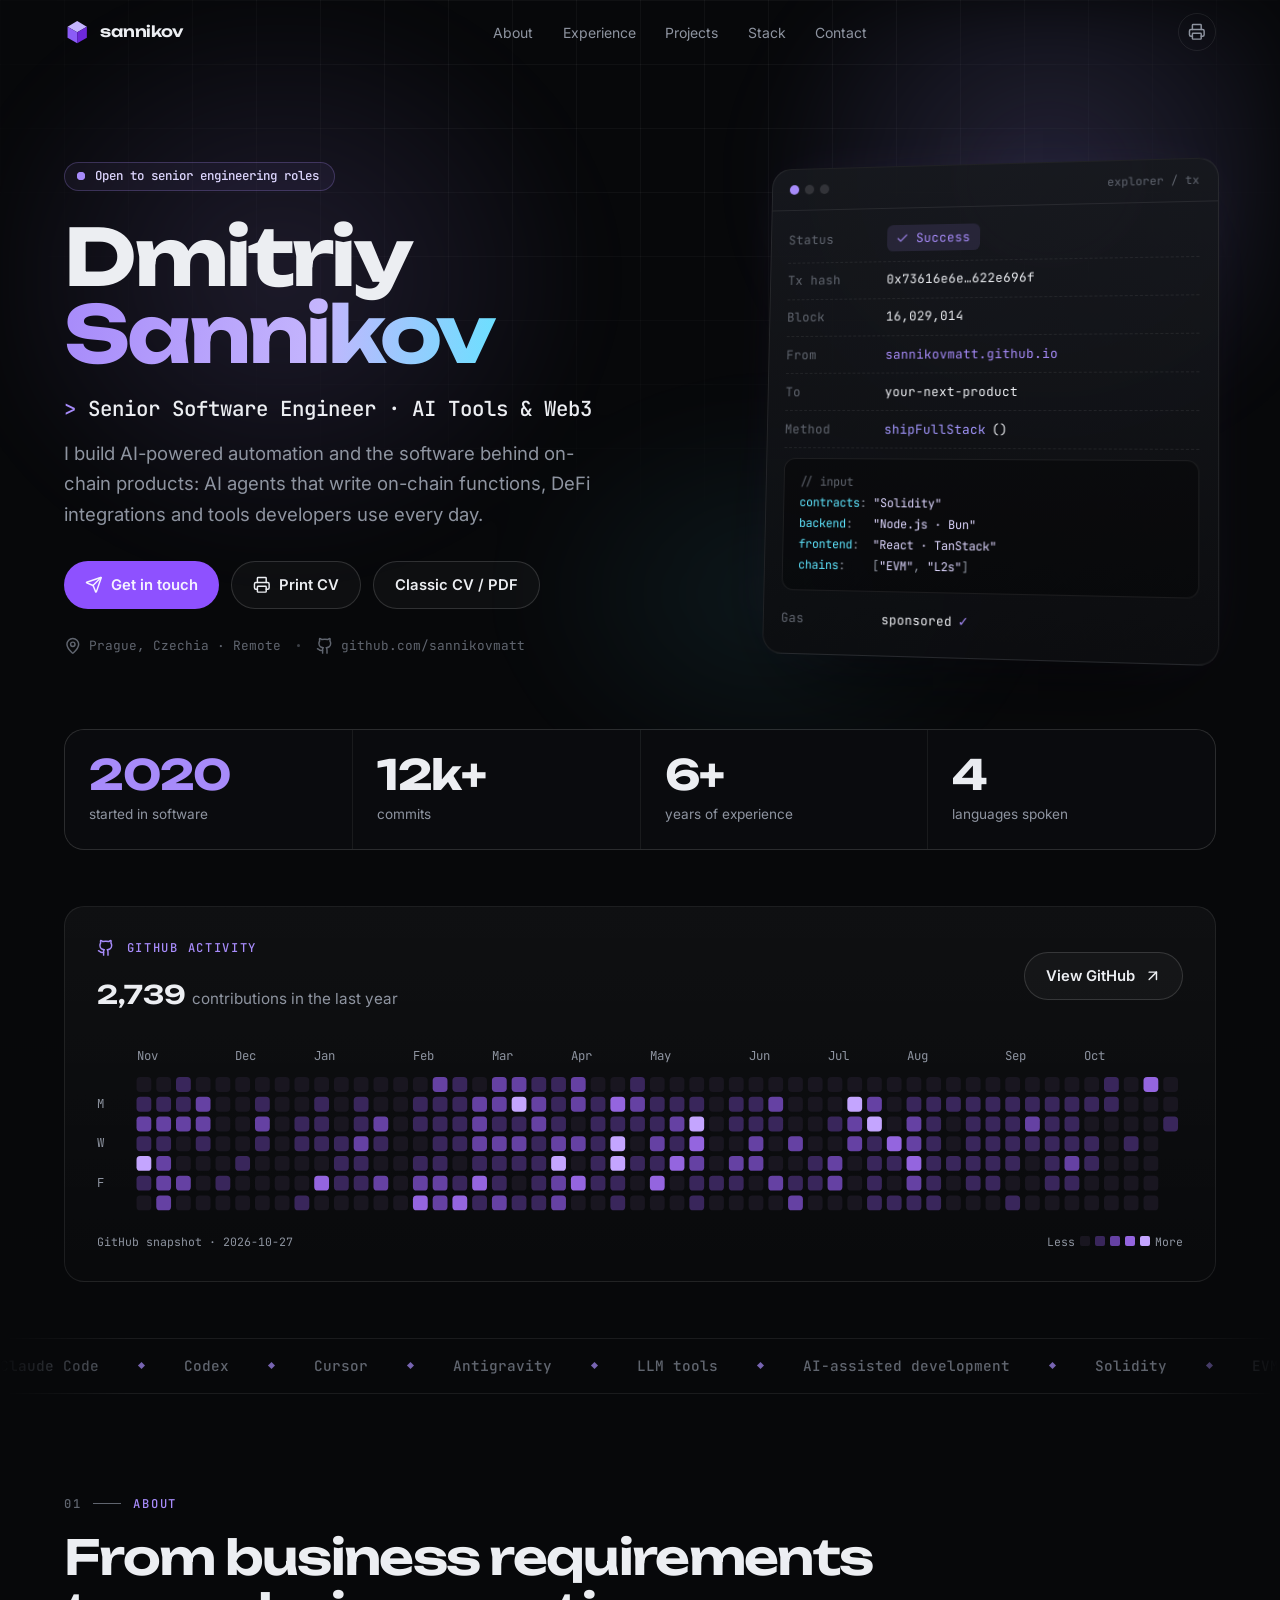
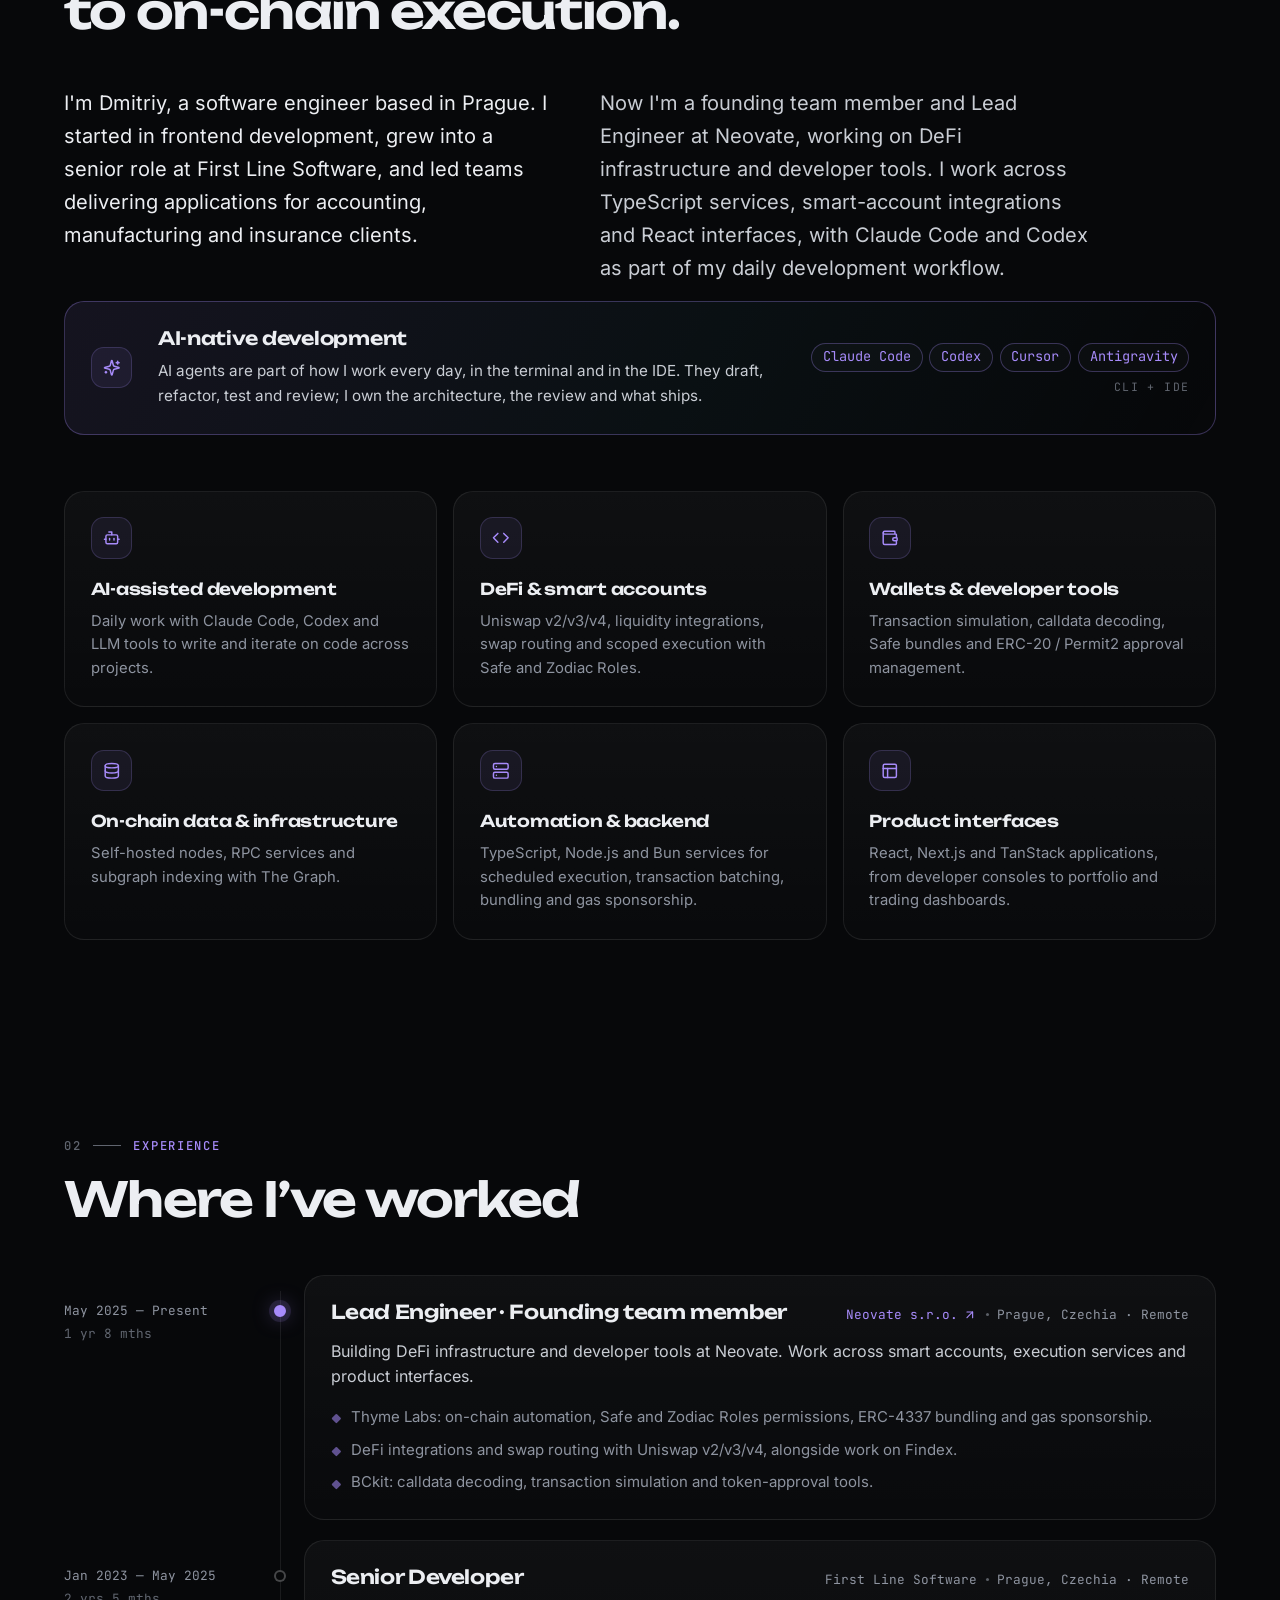
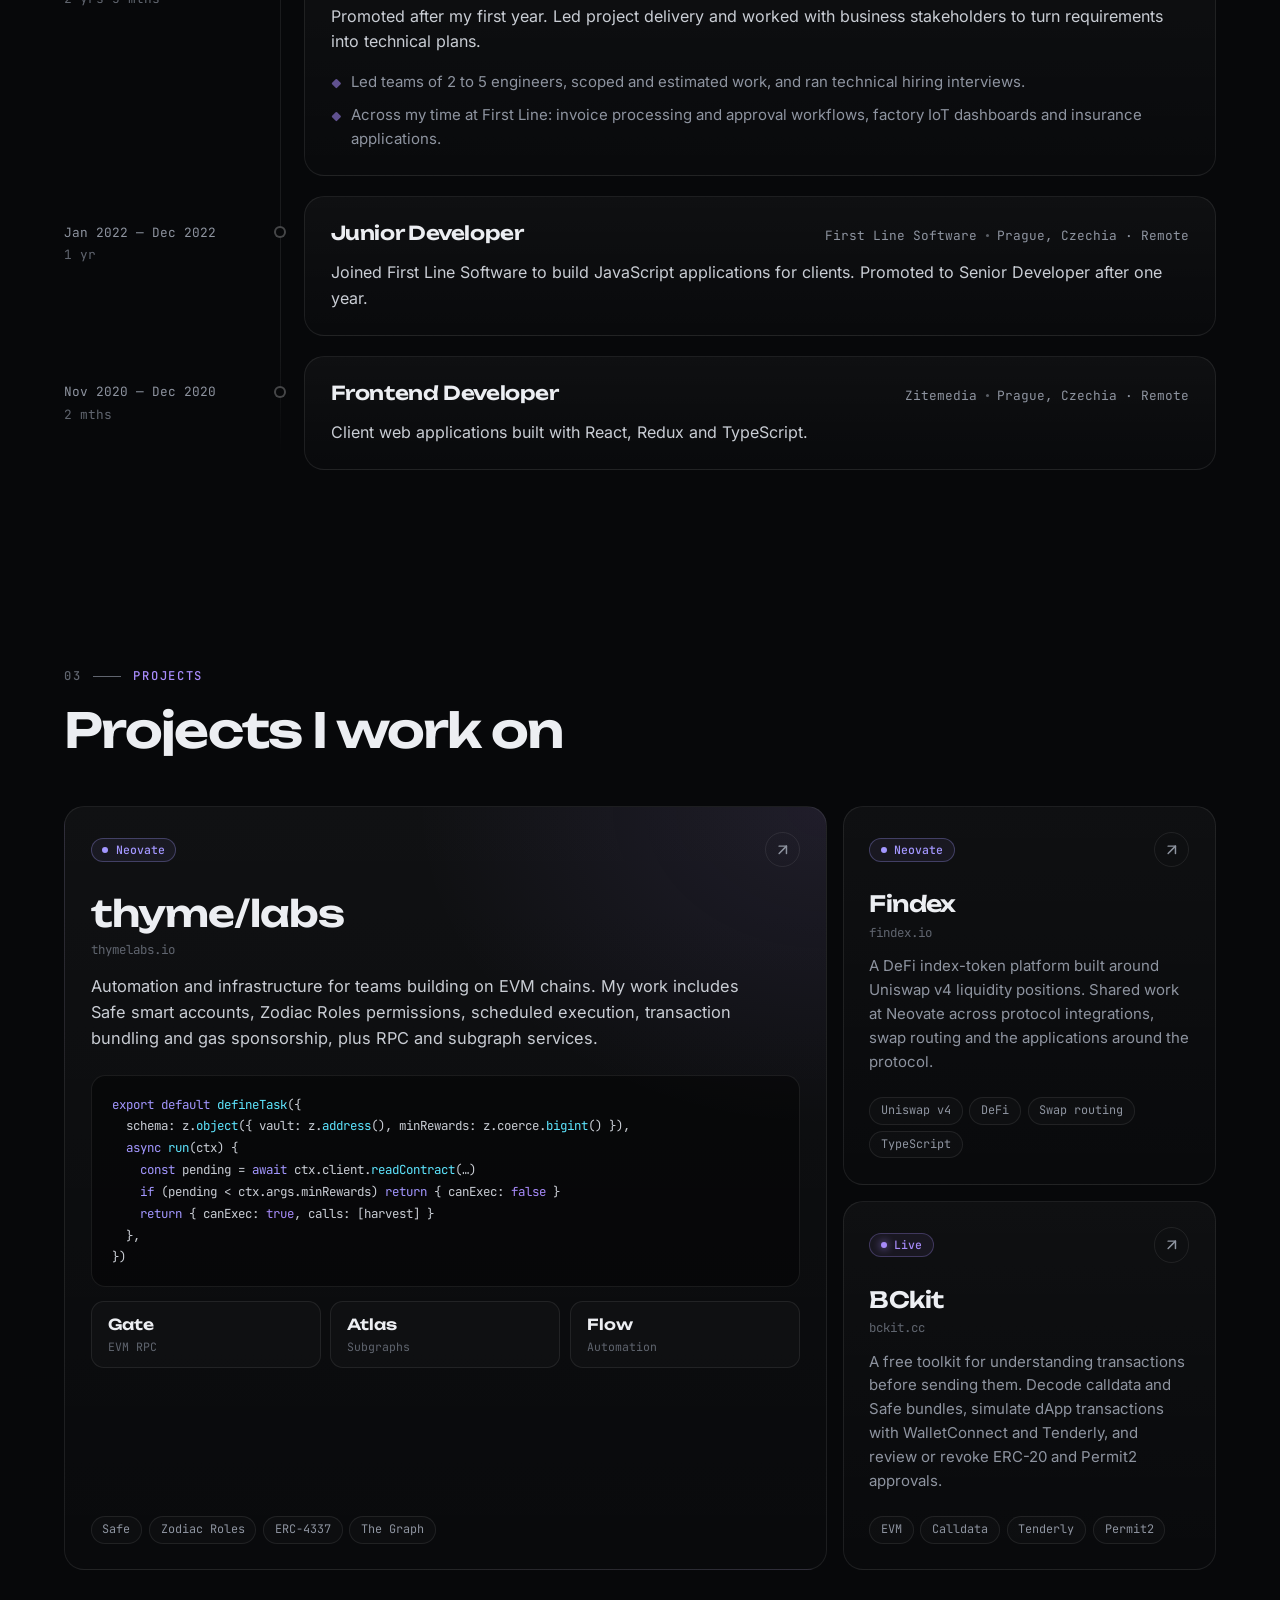
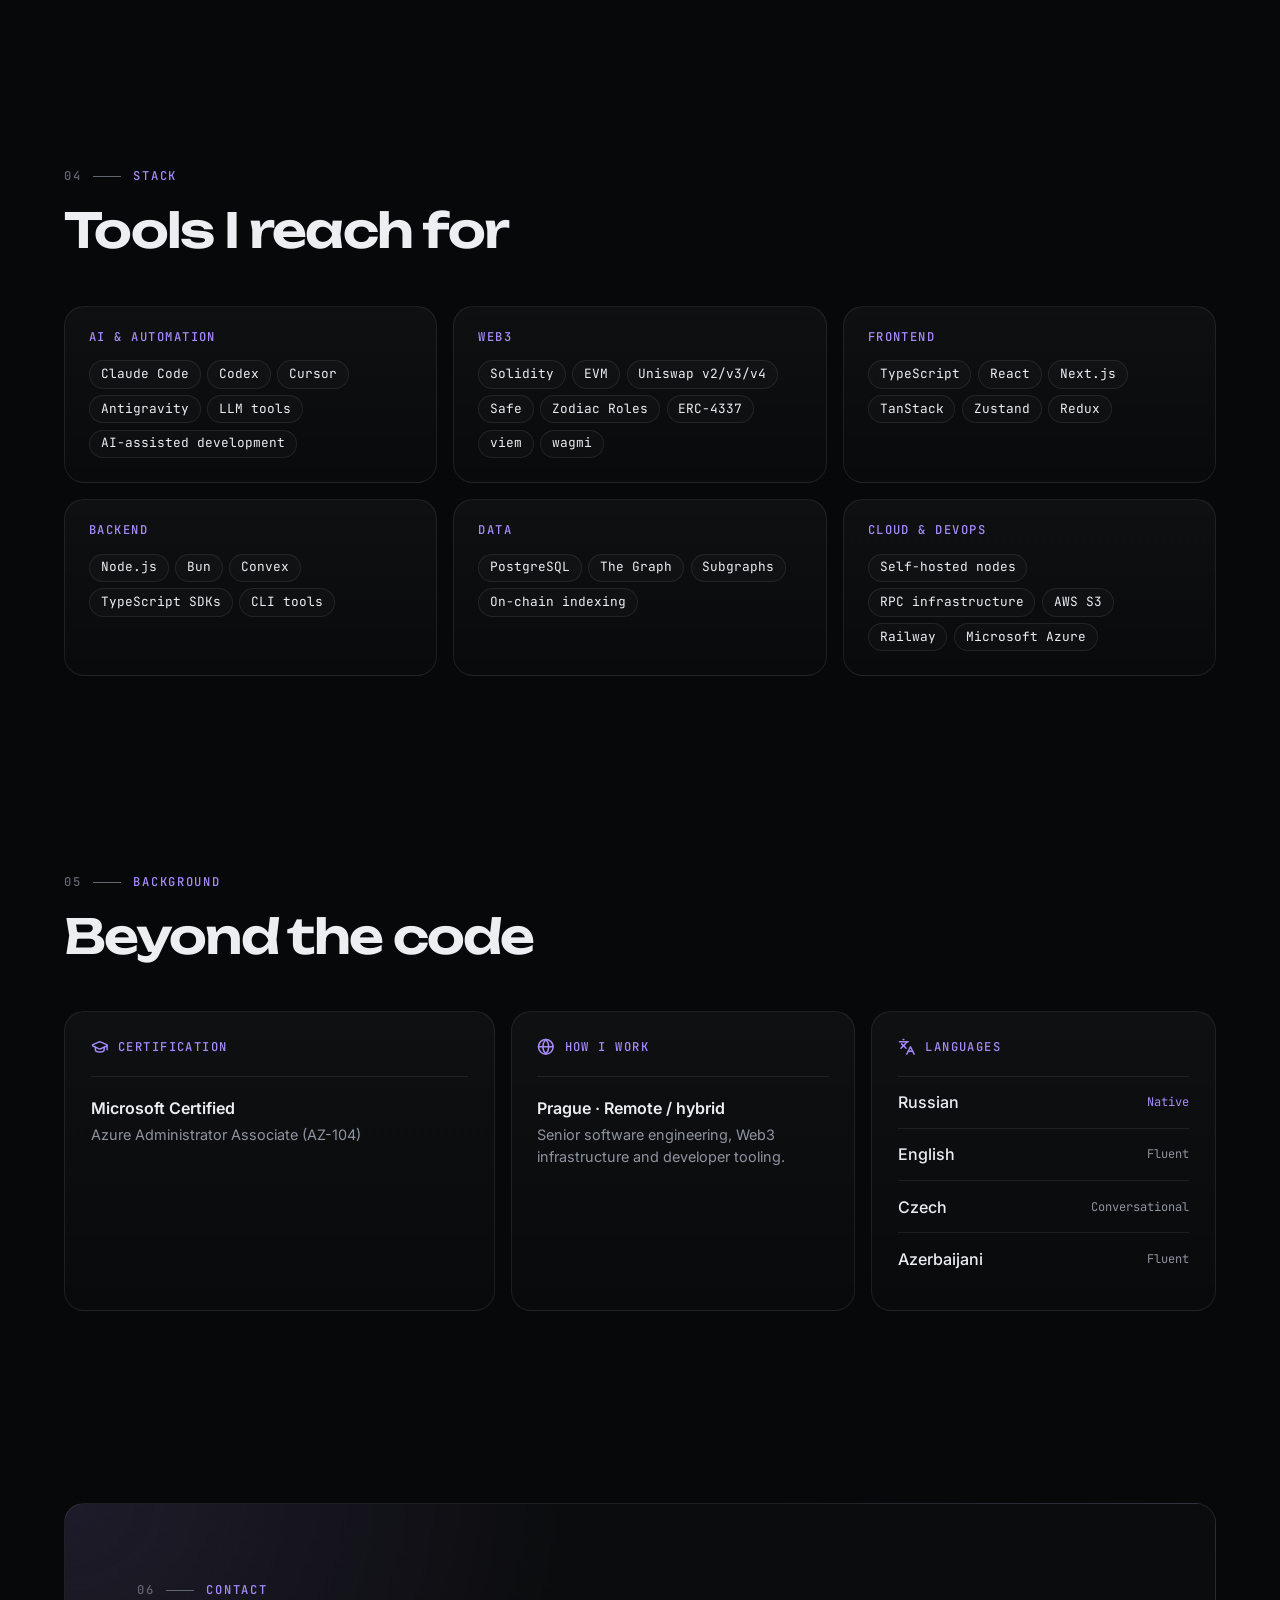
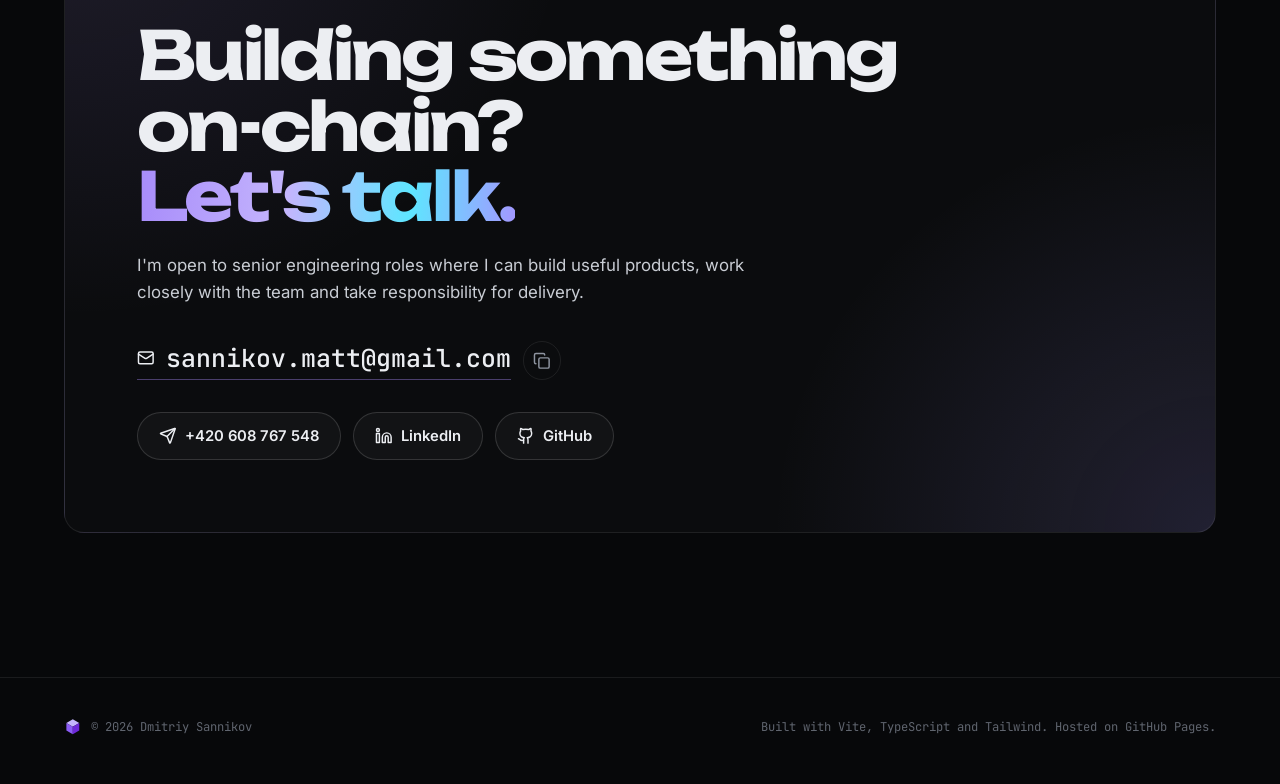
==== commit d1e71e87: "Deploy: Neovate s.r.o." ====
--- a/index.html
+++ b/index.html
@@ -40,7 +40,7 @@
         "sameAs": ["https://github.com/sannikovmatt", "https://www.linkedin.com/in/dmitriy-sannikov/"]
       }
     </script>
-    <script type="module" crossorigin src="/assets/index-CF5ZvVWI.js"></script>
+    <script type="module" crossorigin src="/assets/index-3lzRmGH9.js"></script>
     <link rel="stylesheet" crossorigin href="/assets/index-COr4RWwn.css">
   </head>
   <body>
